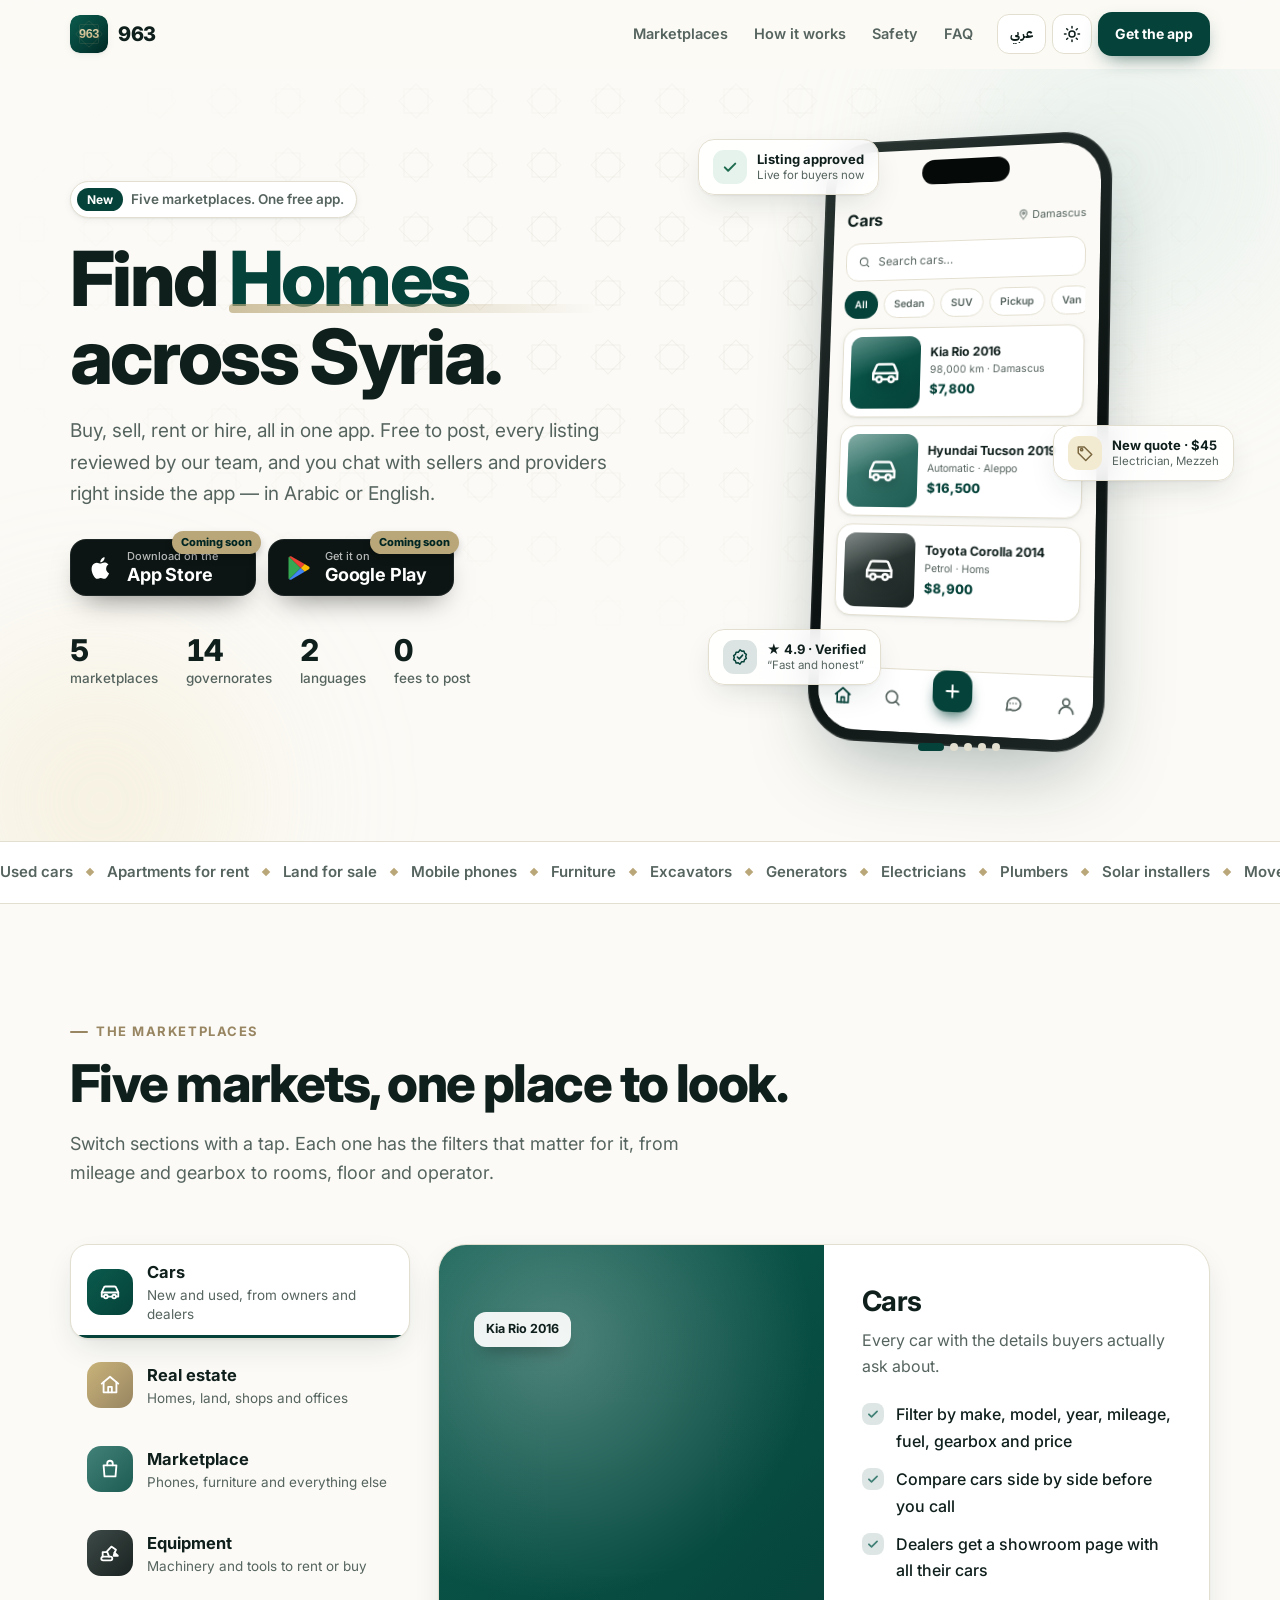
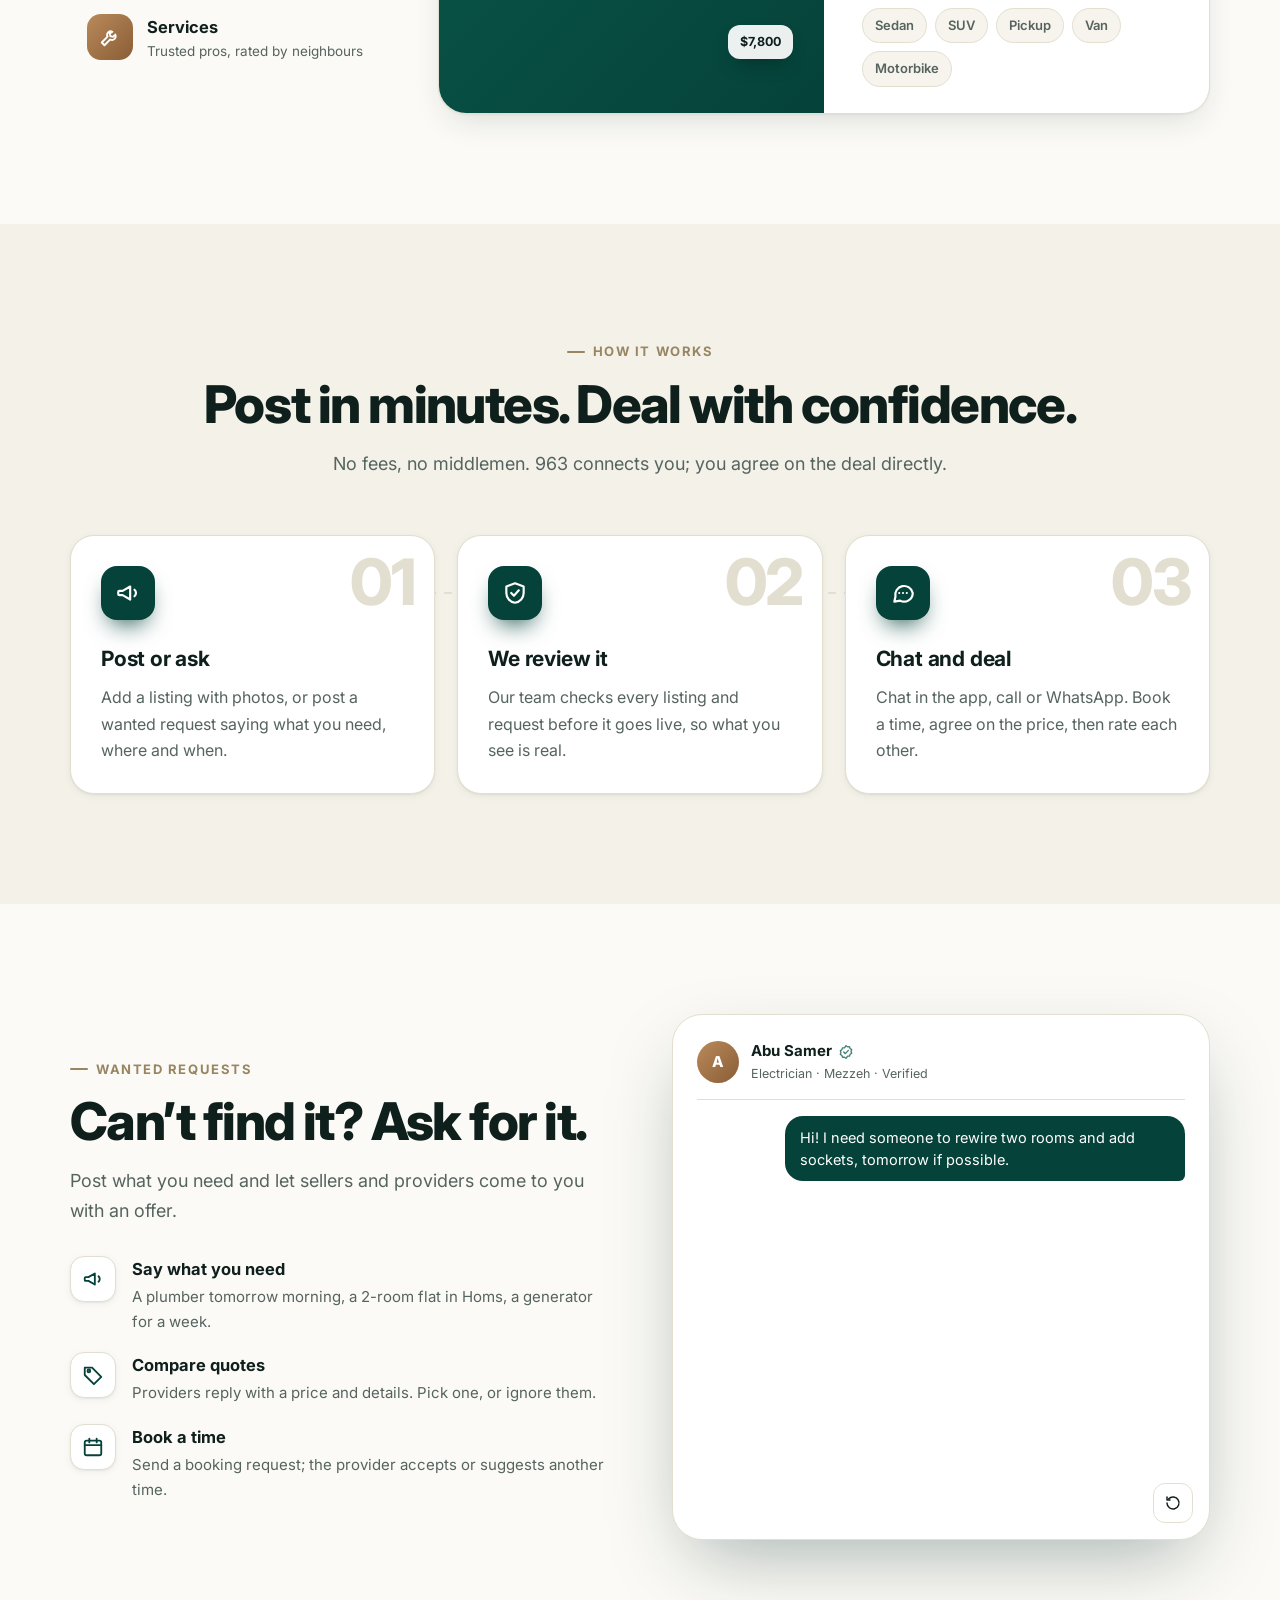
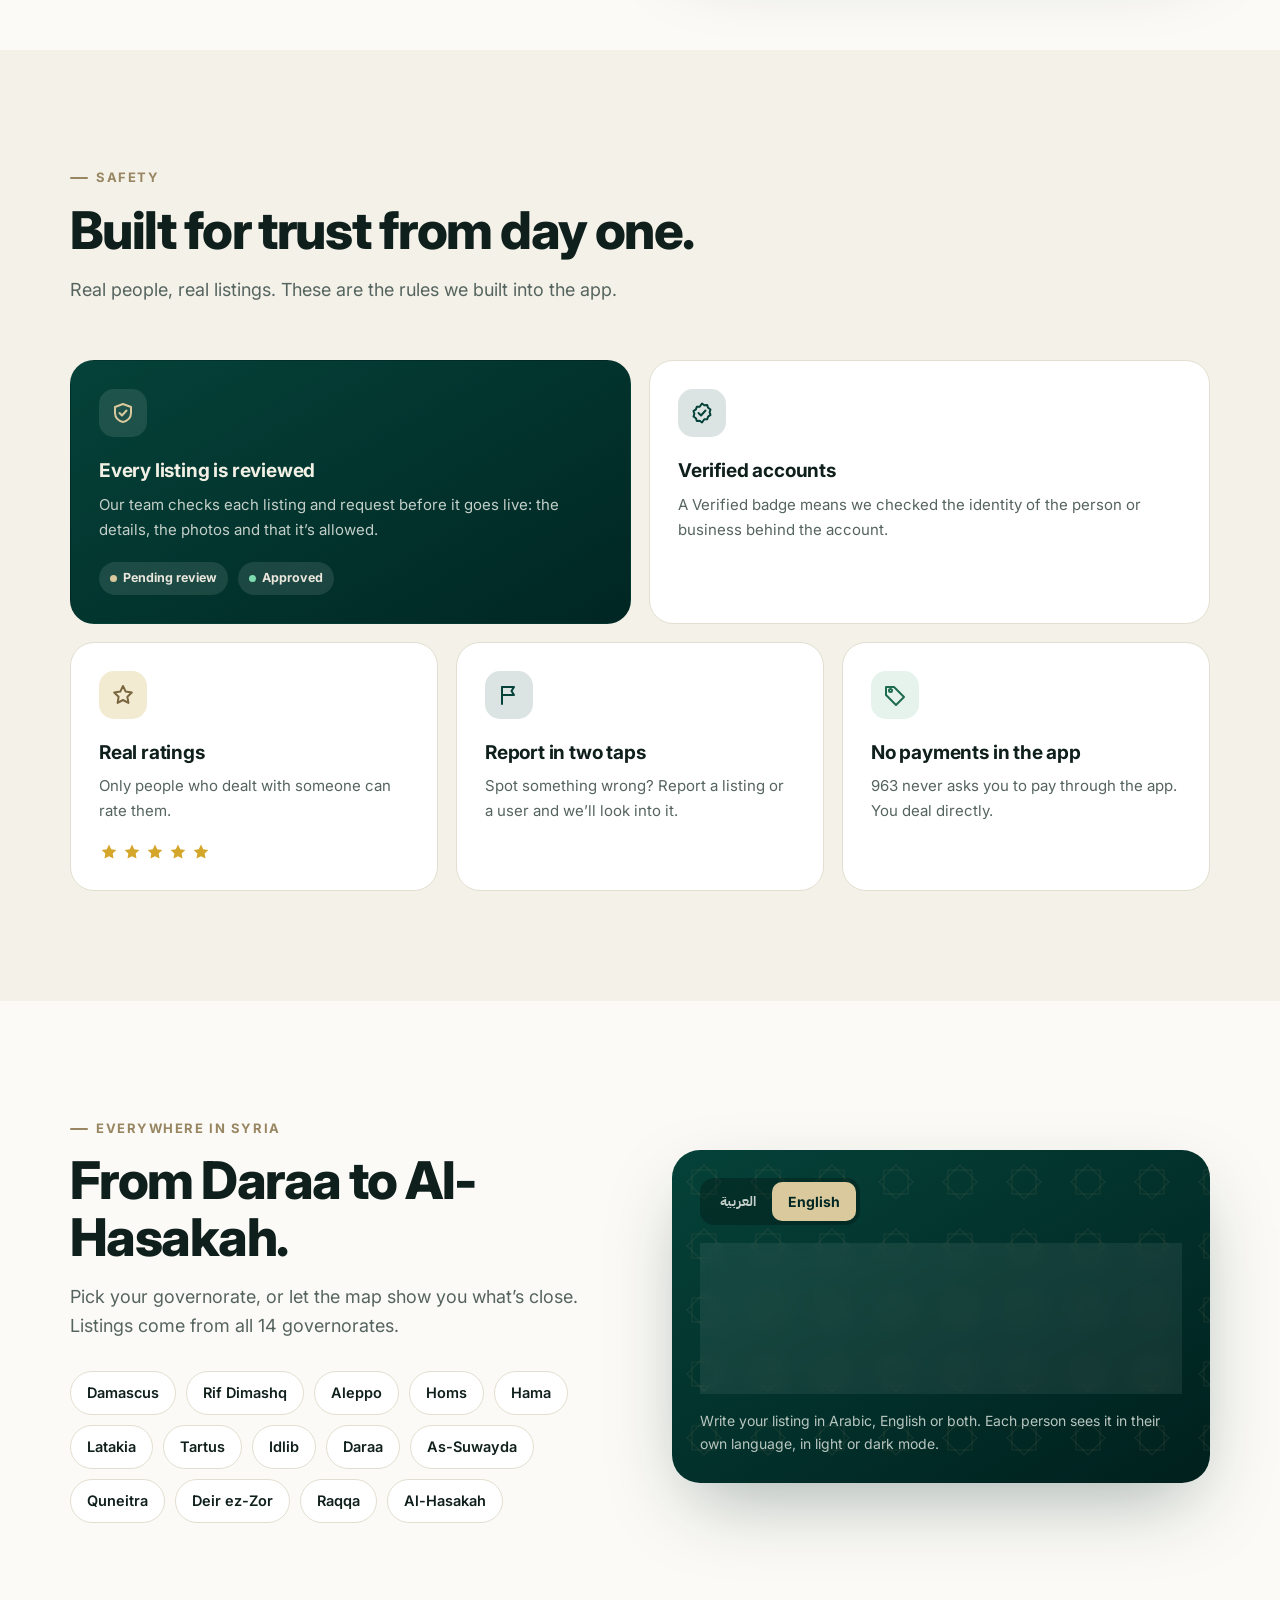
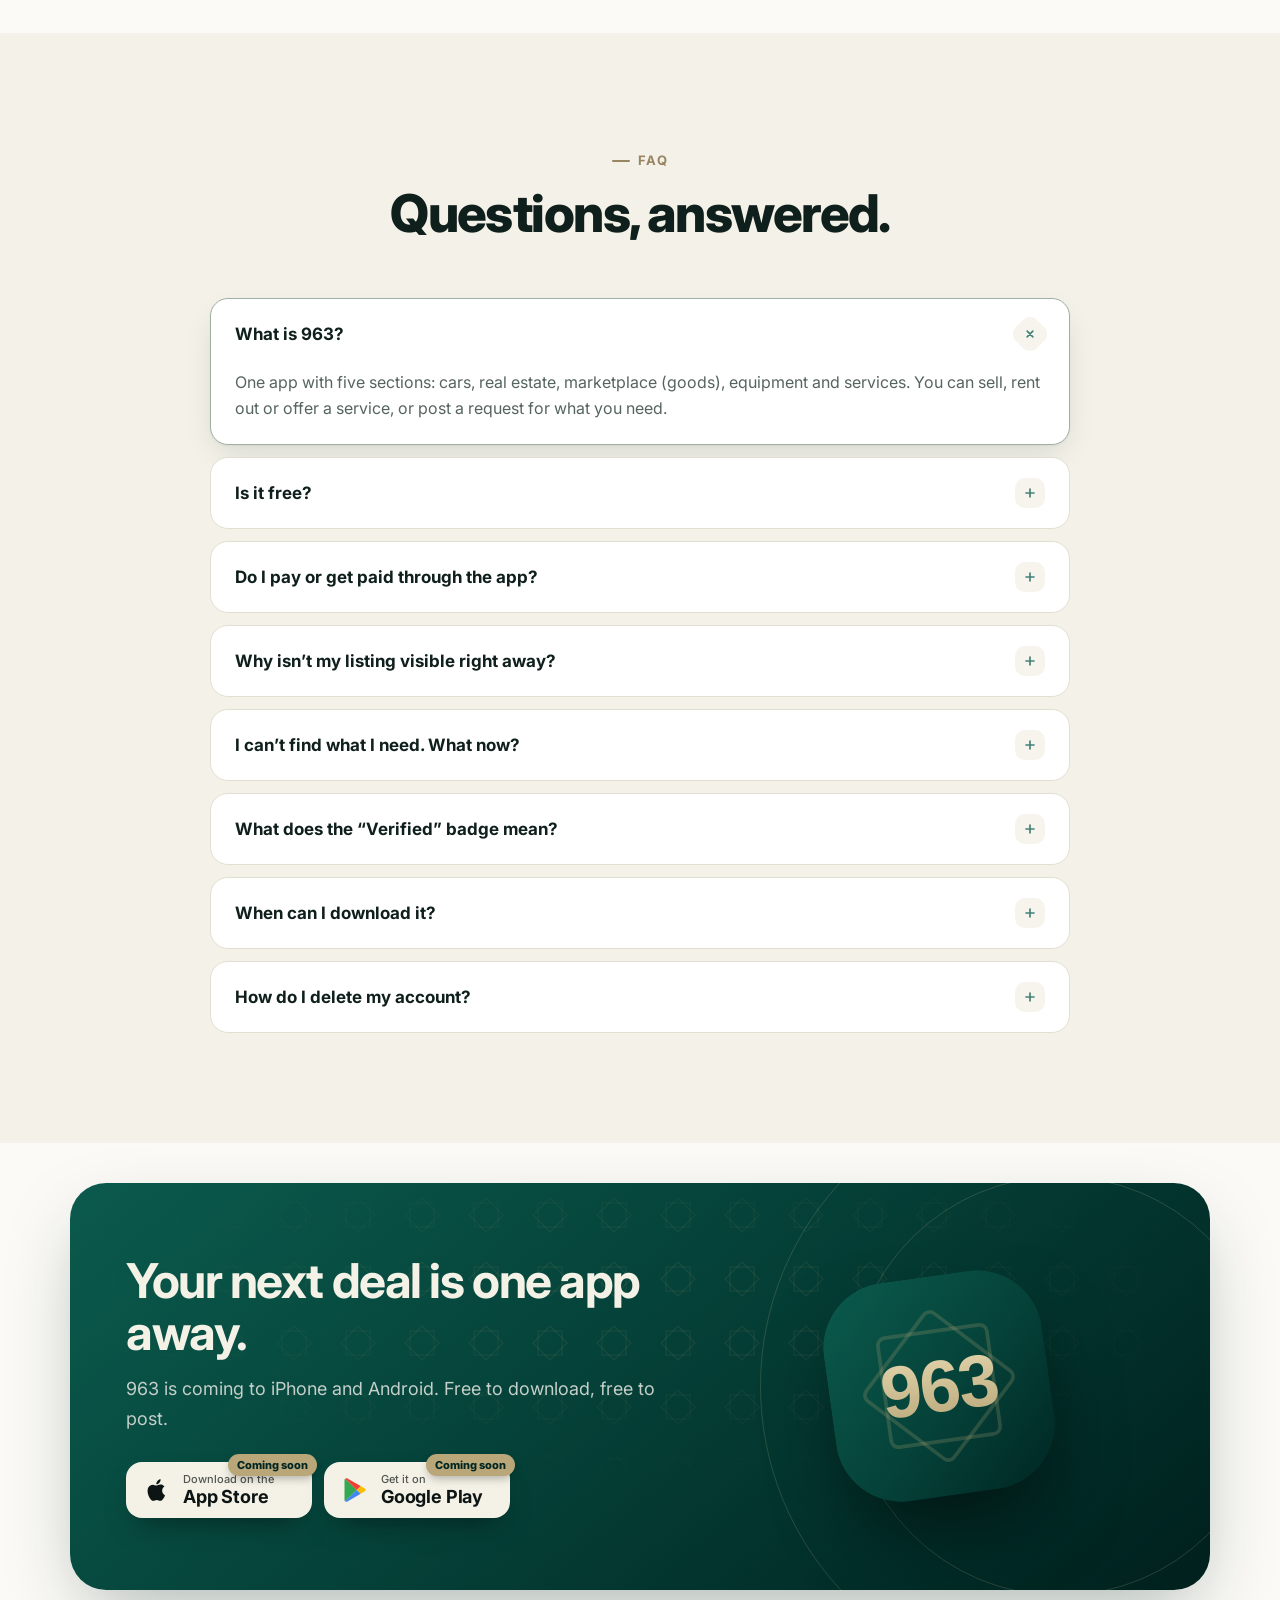
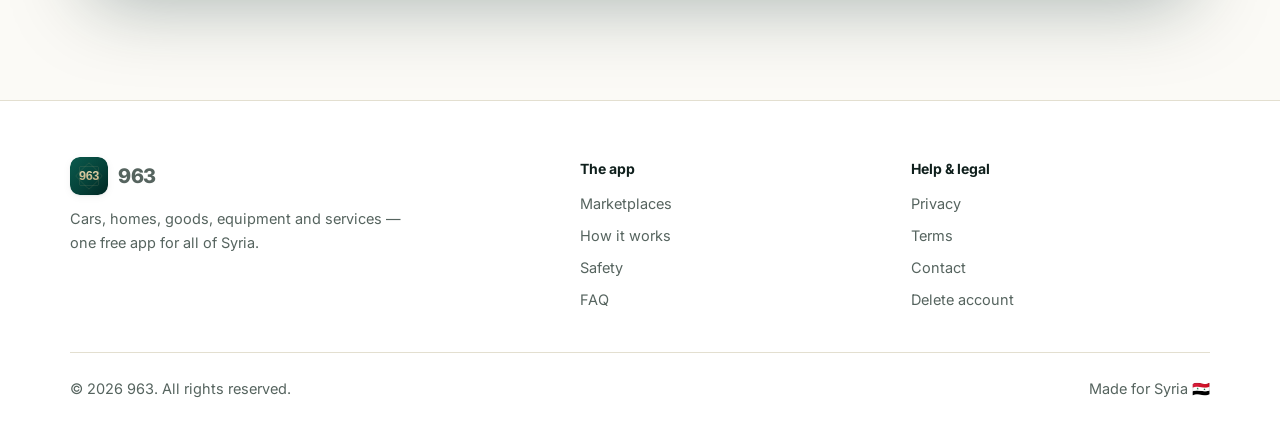
==== index.html @ 6aeb6a32 "963-app.com: bilingual marketing site, legal pages, shared listing links Co-Authored-By: Claude Opus" ====
<!doctype html>
<html lang="en" dir="ltr">
<head>
<meta charset="utf-8">
<meta name="viewport" content="width=device-width, initial-scale=1, viewport-fit=cover">
<title>963 — Cars, homes, goods, equipment and services in Syria</title>
<meta name="description" content="963 is one free app for cars, real estate, goods, equipment and services across Syria. Buy, sell, rent or hire, with every listing reviewed by our team.">
<meta name="theme-color" content="#fbfaf6">
<link rel="canonical" href="https://963-app.com/">
<link rel="alternate" hreflang="en" href="https://963-app.com/">
<link rel="alternate" hreflang="ar" href="https://963-app.com/ar/">
<link rel="alternate" hreflang="x-default" href="https://963-app.com/">
<meta property="og:type" content="website">
<meta property="og:site_name" content="963">
<meta property="og:title" content="963 — Cars, homes, goods, equipment and services in Syria">
<meta property="og:description" content="963 is one free app for cars, real estate, goods, equipment and services across Syria. Buy, sell, rent or hire, with every listing reviewed by our team.">
<meta property="og:url" content="https://963-app.com/">
<meta property="og:image" content="https://963-app.com/assets/og-image.png">
<meta property="og:locale" content="en_US">
<meta name="twitter:card" content="summary_large_image">
<link rel="icon" type="image/svg+xml" href="assets/logo.svg">
<link rel="icon" type="image/png" sizes="192x192" href="assets/icon-192.png">
<link rel="apple-touch-icon" href="assets/apple-touch-icon.png">
<link rel="preconnect" href="https://fonts.googleapis.com">
<link rel="preconnect" href="https://fonts.gstatic.com" crossorigin>
<link href="https://fonts.googleapis.com/css2?family=IBM+Plex+Sans+Arabic:wght@400;500;600;700&family=Inter:wght@400;500;600;700;800&display=swap" rel="stylesheet">
<link rel="stylesheet" href="assets/site.css?v=25a30630">
<script>(function(){var d=document.documentElement;d.classList.add("no-js");var t=null;try{t=localStorage.getItem("963-theme")}catch(e){}if(!t)t=matchMedia("(prefers-color-scheme: dark)").matches?"dark":"light";d.setAttribute("data-theme",t)})();</script>
</head>
<body>
<a class="sr" href="#main">Skip to content</a>
<header class="site-header">
  <div class="wrap">
    <a class="brand" href="./" aria-label="963 — Home"><img src="assets/logo.svg" alt="" width="38" height="38"><bdi>963</bdi></a>
    <nav class="nav" id="site-nav" aria-label="Main"><a href="#marketplaces">Marketplaces</a><a href="#how">How it works</a><a href="#safety">Safety</a><a href="#faq">FAQ</a></nav>
    <div class="tools">
      <a class="icon-btn lang-btn" href="ar/" hreflang="ar" lang="ar" data-lang="ar">عربي</a>
      <button class="icon-btn theme-btn" type="button" aria-label="Switch light or dark theme" title="Switch light or dark theme"><svg class="sun" viewBox="0 0 24 24" fill="none" stroke="currentColor" stroke-width="2" stroke-linecap="round" stroke-linejoin="round" aria-hidden="true"><circle cx="12" cy="12" r="4"/><path d="M12 2v2M12 20v2M4.9 4.9l1.4 1.4M17.7 17.7l1.4 1.4M2 12h2M20 12h2M4.9 19.1l1.4-1.4M17.7 6.3l1.4-1.4"/></svg><svg class="moon" viewBox="0 0 24 24" fill="none" stroke="currentColor" stroke-width="2" stroke-linecap="round" stroke-linejoin="round" aria-hidden="true"><path d="M20 14.5A8 8 0 1 1 9.5 4a6.5 6.5 0 0 0 10.5 10.5z"/></svg></button>
      <a class="btn btn-primary header-cta" href="#get">Get the app</a>
      <button class="icon-btn menu-btn" type="button" aria-label="Menu" aria-controls="site-nav" aria-expanded="false"><svg class="bars" viewBox="0 0 24 24" fill="none" stroke="currentColor" stroke-width="2" stroke-linecap="round" stroke-linejoin="round" aria-hidden="true"><path d="M4 7h16M4 12h16M4 17h16"/></svg><svg class="x" viewBox="0 0 24 24" fill="none" stroke="currentColor" stroke-width="2" stroke-linecap="round" stroke-linejoin="round" aria-hidden="true"><path d="M6 6l12 12M18 6 6 18"/></svg></button>
    </div>
  </div>
</header>
<div id="main"></div>
<section class="hero">
  <div class="hero-bg" aria-hidden="true"><div class="blob b1"></div><div class="blob b2"></div><div class="pattern"></div></div>
  <div class="wrap">
    <div class="hero-copy">
      <span class="eyebrow reveal"><b>New</b>Five marketplaces. One free app.</span>
      <h1 class="reveal" style="--d:.08s"><span class="line">Find <span class="rotator" aria-hidden="true"><span class="on">Cars</span><span>Homes</span><span>Goods</span><span>Equipment</span><span>Services</span></span></span><span class="line">across Syria.</span><span class="sr">Find cars, homes, goods, equipment and services across Syria.</span></h1>
      <p class="sub reveal" style="--d:.16s">Buy, sell, rent or hire, all in one app. Free to post, every listing reviewed by our team, and you chat with sellers and providers right inside the app — in Arabic or English.</p>
      <div class="reveal" style="--d:.24s"><div class="stores "><span role="img" aria-label="Download on the App Store — Coming soon" class="store"><svg viewBox="0 0 24 24" fill="currentColor" aria-hidden="true"><path d="M16.4 12.6c0-2.3 1.9-3.4 2-3.5-1.1-1.6-2.8-1.8-3.4-1.8-1.4-.1-2.8.9-3.5.9-.7 0-1.8-.8-3-.8-1.5 0-3 .9-3.8 2.3-1.6 2.8-.4 7 1.2 9.3.8 1.1 1.7 2.4 2.9 2.3 1.2 0 1.6-.7 3-.7s1.8.7 3 .7c1.3 0 2.1-1.1 2.8-2.3.9-1.3 1.3-2.6 1.3-2.6s-2.5-1-2.5-3.8zM14.1 5.8c.6-.8 1.1-1.9 1-3-.9 0-2.1.6-2.7 1.4-.6.7-1.1 1.8-1 2.9 1 .1 2.1-.5 2.7-1.3z"/></svg><span dir="ltr"><small>Download on the</small><strong>App Store</strong></span><span class="soon">Coming soon</span></span><span role="img" aria-label="Get it on Google Play — Coming soon" class="store"><svg viewBox="0 0 24 24" aria-hidden="true"><path fill="#34A853" d="M3.6 2.3 13.4 12 3.6 21.7a1 1 0 0 1-.6-.9V3.2c0-.4.2-.7.6-.9z"/><path fill="#FBBC04" d="m16.8 8.6 3.6 2.1c.9.5.9 1.8 0 2.4l-3.6 2.1-3.4-3.2z"/><path fill="#4285F4" d="M3.6 21.7 13.4 12l3.4 3.2L5.2 22c-.6.3-1.2.2-1.6-.3z"/><path fill="#EA4335" d="M3.6 2.3c.4-.5 1-.6 1.6-.3l11.6 6.6-3.4 3.4z"/></svg><span dir="ltr"><small>Get it on</small><strong>Google Play</strong></span><span class="soon">Coming soon</span></span></div></div>
      <div class="hero-facts reveal" style="--d:.32s"><div><strong class="num" data-count="5">5</strong><span>marketplaces</span></div><div><strong class="num" data-count="14">14</strong><span>governorates</span></div><div><strong class="num" data-count="2">2</strong><span>languages</span></div><div><strong class="num" data-count="0">0</strong><span>fees to post</span></div></div>
    </div>
    <div class="stage reveal" style="--d:.2s">
      <div class="phone"><div class="screen"><div class="app-screen on" aria-hidden="false"><div class="app-top"><b>Cars</b><span class="loc"><svg class="" viewBox="0 0 24 24" fill="none" stroke="currentColor" stroke-width="2" stroke-linecap="round" stroke-linejoin="round" aria-hidden="true"><path d="M12 21s-7-6.1-7-11.5a7 7 0 0 1 14 0C19 14.9 12 21 12 21z"/><circle cx="12" cy="9.5" r="2.5"/></svg>Damascus</span></div><div class="app-search"><svg class="" viewBox="0 0 24 24" fill="none" stroke="currentColor" stroke-width="2" stroke-linecap="round" stroke-linejoin="round" aria-hidden="true"><circle cx="11" cy="11" r="7"/><path d="M20 20l-3.5-3.5"/></svg>Search cars…</div><div class="app-chips"><span>All</span><span>Sedan</span><span>SUV</span><span>Pickup</span><span>Van</span></div><div class="app-card"><div class="thumb g1"><svg class="" viewBox="0 0 24 24" fill="none" stroke="currentColor" stroke-width="1.8" stroke-linecap="round" stroke-linejoin="round" aria-hidden="true"><path d="M5 17H3v-4.5l2.2-5.1A2 2 0 0 1 7 6h10a2 2 0 0 1 1.8 1.4l2.2 5.1V17h-2"/><path d="M3 12.5h18M9.5 17h5"/><circle cx="7.5" cy="17" r="2"/><circle cx="16.5" cy="17" r="2"/></svg></div><div class="info"><span class="t">Kia Rio 2016</span><span class="m">98,000 km · Damascus</span><span class="p"><bdi>$7,800</bdi></span></div></div><div class="app-card"><div class="thumb g3"><svg class="" viewBox="0 0 24 24" fill="none" stroke="currentColor" stroke-width="1.8" stroke-linecap="round" stroke-linejoin="round" aria-hidden="true"><path d="M5 17H3v-4.5l2.2-5.1A2 2 0 0 1 7 6h10a2 2 0 0 1 1.8 1.4l2.2 5.1V17h-2"/><path d="M3 12.5h18M9.5 17h5"/><circle cx="7.5" cy="17" r="2"/><circle cx="16.5" cy="17" r="2"/></svg></div><div class="info"><span class="t">Hyundai Tucson 2019</span><span class="m">Automatic · Aleppo</span><span class="p"><bdi>$16,500</bdi></span></div></div><div class="app-card"><div class="thumb g4"><svg class="" viewBox="0 0 24 24" fill="none" stroke="currentColor" stroke-width="1.8" stroke-linecap="round" stroke-linejoin="round" aria-hidden="true"><path d="M5 17H3v-4.5l2.2-5.1A2 2 0 0 1 7 6h10a2 2 0 0 1 1.8 1.4l2.2 5.1V17h-2"/><path d="M3 12.5h18M9.5 17h5"/><circle cx="7.5" cy="17" r="2"/><circle cx="16.5" cy="17" r="2"/></svg></div><div class="info"><span class="t">Toyota Corolla 2014</span><span class="m">Petrol · Homs</span><span class="p"><bdi>$8,900</bdi></span></div></div></div><div class="app-screen" aria-hidden="true"><div class="app-top"><b>Real estate</b><span class="loc"><svg class="" viewBox="0 0 24 24" fill="none" stroke="currentColor" stroke-width="2" stroke-linecap="round" stroke-linejoin="round" aria-hidden="true"><path d="M12 21s-7-6.1-7-11.5a7 7 0 0 1 14 0C19 14.9 12 21 12 21z"/><circle cx="12" cy="9.5" r="2.5"/></svg>Damascus</span></div><div class="app-search"><svg class="" viewBox="0 0 24 24" fill="none" stroke="currentColor" stroke-width="2" stroke-linecap="round" stroke-linejoin="round" aria-hidden="true"><circle cx="11" cy="11" r="7"/><path d="M20 20l-3.5-3.5"/></svg>Search homes…</div><div class="app-chips"><span>For sale</span><span>For rent</span><span>Land</span><span>Shops</span></div><div class="app-card"><div class="thumb g2"><svg class="" viewBox="0 0 24 24" fill="none" stroke="currentColor" stroke-width="1.8" stroke-linecap="round" stroke-linejoin="round" aria-hidden="true"><path d="M3 10.5 12 3l9 7.5"/><path d="M5 9v11h14V9"/><path d="M10 20v-6h4v6"/></svg></div><div class="info"><span class="t">3-room apartment</span><span class="m">140 m² · Mezzeh</span><span class="p"><bdi>$85,000</bdi></span></div></div><div class="app-card"><div class="thumb g6"><svg class="" viewBox="0 0 24 24" fill="none" stroke="currentColor" stroke-width="1.8" stroke-linecap="round" stroke-linejoin="round" aria-hidden="true"><path d="M3 10.5 12 3l9 7.5"/><path d="M5 9v11h14V9"/><path d="M10 20v-6h4v6"/></svg></div><div class="info"><span class="t">Shop for rent</span><span class="m">45 m² · Latakia</span><span class="p"><bdi>$300/mo</bdi></span></div></div><div class="app-card"><div class="thumb g3"><svg class="" viewBox="0 0 24 24" fill="none" stroke="currentColor" stroke-width="1.8" stroke-linecap="round" stroke-linejoin="round" aria-hidden="true"><path d="M12 21s-7-6.1-7-11.5a7 7 0 0 1 14 0C19 14.9 12 21 12 21z"/><circle cx="12" cy="9.5" r="2.5"/></svg></div><div class="info"><span class="t">Building plot</span><span class="m">600 m² · Tartus</span><span class="p"><bdi>$42,000</bdi></span></div></div></div><div class="app-screen" aria-hidden="true"><div class="app-top"><b>Marketplace</b><span class="loc"><svg class="" viewBox="0 0 24 24" fill="none" stroke="currentColor" stroke-width="2" stroke-linecap="round" stroke-linejoin="round" aria-hidden="true"><path d="M12 21s-7-6.1-7-11.5a7 7 0 0 1 14 0C19 14.9 12 21 12 21z"/><circle cx="12" cy="9.5" r="2.5"/></svg>Damascus</span></div><div class="app-search"><svg class="" viewBox="0 0 24 24" fill="none" stroke="currentColor" stroke-width="2" stroke-linecap="round" stroke-linejoin="round" aria-hidden="true"><circle cx="11" cy="11" r="7"/><path d="M20 20l-3.5-3.5"/></svg>Search goods…</div><div class="app-chips"><span>All</span><span>Phones</span><span>Furniture</span><span>Appliances</span></div><div class="app-card"><div class="thumb g3"><svg class="" viewBox="0 0 24 24" fill="none" stroke="currentColor" stroke-width="1.8" stroke-linecap="round" stroke-linejoin="round" aria-hidden="true"><path d="M5 8h14l-1 12H6L5 8z"/><path d="M9 8V6a3 3 0 0 1 6 0v2"/></svg></div><div class="info"><span class="t">iPhone 13, 128 GB</span><span class="m">Like new · Damascus</span><span class="p"><bdi>$420</bdi></span></div></div><div class="app-card"><div class="thumb g5"><svg class="" viewBox="0 0 24 24" fill="none" stroke="currentColor" stroke-width="1.8" stroke-linecap="round" stroke-linejoin="round" aria-hidden="true"><path d="M3 10.5 12 3l9 7.5"/><path d="M5 9v11h14V9"/><path d="M10 20v-6h4v6"/></svg></div><div class="info"><span class="t">Corner sofa, 7 seats</span><span class="m">Used · Aleppo</span><span class="p"><bdi>$260</bdi></span></div></div><div class="app-card"><div class="thumb g6"><svg class="" viewBox="0 0 24 24" fill="none" stroke="currentColor" stroke-width="1.8" stroke-linecap="round" stroke-linejoin="round" aria-hidden="true"><rect x="4" y="4" width="7" height="7" rx="2"/><rect x="13" y="4" width="7" height="7" rx="2"/><rect x="4" y="13" width="7" height="7" rx="2"/><rect x="13" y="13" width="7" height="7" rx="2"/></svg></div><div class="info"><span class="t">LG washing machine</span><span class="m">8 kg · Hama</span><span class="p"><bdi>$180</bdi></span></div></div></div><div class="app-screen" aria-hidden="true"><div class="app-top"><b>Equipment</b><span class="loc"><svg class="" viewBox="0 0 24 24" fill="none" stroke="currentColor" stroke-width="2" stroke-linecap="round" stroke-linejoin="round" aria-hidden="true"><path d="M12 21s-7-6.1-7-11.5a7 7 0 0 1 14 0C19 14.9 12 21 12 21z"/><circle cx="12" cy="9.5" r="2.5"/></svg>Damascus</span></div><div class="app-search"><svg class="" viewBox="0 0 24 24" fill="none" stroke="currentColor" stroke-width="2" stroke-linecap="round" stroke-linejoin="round" aria-hidden="true"><circle cx="11" cy="11" r="7"/><path d="M20 20l-3.5-3.5"/></svg>Search equipment…</div><div class="app-chips"><span>Rent</span><span>Sale</span><span>With operator</span></div><div class="app-card"><div class="thumb g4"><svg class="" viewBox="0 0 24 24" fill="none" stroke="currentColor" stroke-width="1.8" stroke-linecap="round" stroke-linejoin="round" aria-hidden="true"><path d="M2.5 18a2 2 0 0 1 2-2h8a2 2 0 0 1 0 4h-8a2 2 0 0 1-2-2z"/><path d="M4 16v-5h5l2 5"/><path d="M8 11l5.5-6 5 3.5-1.5 3"/><path d="M17 11.5l3.5 3.5h-4.5z"/></svg></div><div class="info"><span class="t">Excavator CAT 320</span><span class="m">With operator · Homs</span><span class="p"><bdi>$180/day</bdi></span></div></div><div class="app-card"><div class="thumb g1"><svg class="" viewBox="0 0 24 24" fill="none" stroke="currentColor" stroke-width="1.8" stroke-linecap="round" stroke-linejoin="round" aria-hidden="true"><path d="M4 6h10M18 6h2M4 12h4M12 12h8M4 18h12M20 18h0"/><circle cx="16" cy="6" r="2"/><circle cx="10" cy="12" r="2"/><circle cx="18" cy="18" r="2"/></svg></div><div class="info"><span class="t">Generator 100 kVA</span><span class="m">Diesel · Damascus</span><span class="p"><bdi>$350/wk</bdi></span></div></div><div class="app-card"><div class="thumb g2"><svg class="" viewBox="0 0 24 24" fill="none" stroke="currentColor" stroke-width="1.8" stroke-linecap="round" stroke-linejoin="round" aria-hidden="true"><path d="M2.5 18a2 2 0 0 1 2-2h8a2 2 0 0 1 0 4h-8a2 2 0 0 1-2-2z"/><path d="M4 16v-5h5l2 5"/><path d="M8 11l5.5-6 5 3.5-1.5 3"/><path d="M17 11.5l3.5 3.5h-4.5z"/></svg></div><div class="info"><span class="t">Crane truck 25 t</span><span class="m">Per job · Aleppo</span><span class="p"><bdi>Ask</bdi></span></div></div></div><div class="app-screen" aria-hidden="true"><div class="app-top"><b>Services</b><span class="loc"><svg class="" viewBox="0 0 24 24" fill="none" stroke="currentColor" stroke-width="2" stroke-linecap="round" stroke-linejoin="round" aria-hidden="true"><path d="M12 21s-7-6.1-7-11.5a7 7 0 0 1 14 0C19 14.9 12 21 12 21z"/><circle cx="12" cy="9.5" r="2.5"/></svg>Damascus</span></div><div class="app-search"><svg class="" viewBox="0 0 24 24" fill="none" stroke="currentColor" stroke-width="2" stroke-linecap="round" stroke-linejoin="round" aria-hidden="true"><circle cx="11" cy="11" r="7"/><path d="M20 20l-3.5-3.5"/></svg>Find a pro…</div><div class="app-chips"><span>Electric</span><span>Plumbing</span><span>Solar</span><span>Movers</span></div><div class="app-card"><div class="thumb g5"><svg class="" viewBox="0 0 24 24" fill="none" stroke="currentColor" stroke-width="1.8" stroke-linecap="round" stroke-linejoin="round" aria-hidden="true"><path d="M14.7 6.3a4 4 0 0 0-5.4 5.4L3 18l3 3 6.3-6.3a4 4 0 0 0 5.4-5.4l-2.5 2.5-2.8-.7-.7-2.8z"/></svg></div><div class="info"><span class="t">Abu Samer — Electrician</span><span class="m">★ 4.9 · 120 jobs</span><span class="p"><bdi>Quote</bdi></span></div></div><div class="app-card"><div class="thumb g2"><svg class="" viewBox="0 0 24 24" fill="none" stroke="currentColor" stroke-width="1.8" stroke-linecap="round" stroke-linejoin="round" aria-hidden="true"><circle cx="12" cy="12" r="4"/><path d="M12 2v2M12 20v2M4.9 4.9l1.4 1.4M17.7 17.7l1.4 1.4M2 12h2M20 12h2M4.9 19.1l1.4-1.4M17.7 6.3l1.4-1.4"/></svg></div><div class="info"><span class="t">Solar installation</span><span class="m">Panels & batteries · Daraa</span><span class="p"><bdi>Quote</bdi></span></div></div><div class="app-card"><div class="thumb g1"><svg class="" viewBox="0 0 24 24" fill="none" stroke="currentColor" stroke-width="1.8" stroke-linecap="round" stroke-linejoin="round" aria-hidden="true"><path d="M5 17H3v-4.5l2.2-5.1A2 2 0 0 1 7 6h10a2 2 0 0 1 1.8 1.4l2.2 5.1V17h-2"/><path d="M3 12.5h18M9.5 17h5"/><circle cx="7.5" cy="17" r="2"/><circle cx="16.5" cy="17" r="2"/></svg></div><div class="info"><span class="t">Damascus Movers</span><span class="m">Truck + 3 workers</span><span class="p"><bdi>$60</bdi></span></div></div></div><div class="app-tabs"><i class="on"><svg class="" viewBox="0 0 24 24" fill="none" stroke="currentColor" stroke-width="2" stroke-linecap="round" stroke-linejoin="round" aria-hidden="true"><path d="M3 10.5 12 3l9 7.5"/><path d="M5 9v11h14V9"/><path d="M10 20v-6h4v6"/></svg></i><i><svg class="" viewBox="0 0 24 24" fill="none" stroke="currentColor" stroke-width="2" stroke-linecap="round" stroke-linejoin="round" aria-hidden="true"><circle cx="11" cy="11" r="7"/><path d="M20 20l-3.5-3.5"/></svg></i><i class="fab"><svg class="" viewBox="0 0 24 24" fill="none" stroke="currentColor" stroke-width="2.4" stroke-linecap="round" stroke-linejoin="round" aria-hidden="true"><path d="M12 5v14M5 12h14"/></svg></i><i><svg class="" viewBox="0 0 24 24" fill="none" stroke="currentColor" stroke-width="2" stroke-linecap="round" stroke-linejoin="round" aria-hidden="true"><path d="M21 12a8 8 0 0 1-11.6 7.1L4 20l1-4.6A8 8 0 1 1 21 12z"/><path d="M8.5 12h.01M12 12h.01M15.5 12h.01"/></svg></i><i><svg class="" viewBox="0 0 24 24" fill="none" stroke="currentColor" stroke-width="2" stroke-linecap="round" stroke-linejoin="round" aria-hidden="true"><circle cx="12" cy="8" r="4"/><path d="M4 21a8 8 0 0 1 16 0"/></svg></i></div></div></div>
      <div class="float f1"><span class="ic ic-ok"><svg class="" viewBox="0 0 24 24" fill="none" stroke="currentColor" stroke-width="2.6" stroke-linecap="round" stroke-linejoin="round" aria-hidden="true"><path d="M5 12.5l4.5 4.5L19 7.5"/></svg></span><span><b>Listing approved</b><small>Live for buyers now</small></span></div>
      <div class="float f2"><span class="ic ic-gold"><svg class="" viewBox="0 0 24 24" fill="none" stroke="currentColor" stroke-width="2" stroke-linecap="round" stroke-linejoin="round" aria-hidden="true"><path d="M3 12V4h8l10 10-8 8z"/><circle cx="7.5" cy="7.5" r="1.5"/></svg></span><span><b>New quote · $45</b><small>Electrician, Mezzeh</small></span></div>
      <div class="float f3"><span class="ic ic-pri"><svg class="" viewBox="0 0 24 24" fill="none" stroke="currentColor" stroke-width="2" stroke-linecap="round" stroke-linejoin="round" aria-hidden="true"><path d="M12 2.5l2.3 1.7 2.9-.1.9 2.7 2.4 1.7-.9 2.7.9 2.7-2.4 1.7-.9 2.7-2.9-.1L12 21.5l-2.3-1.7-2.9.1-.9-2.7-2.4-1.7.9-2.7-.9-2.7 2.4-1.7.9-2.7 2.9.1z"/><path d="M8.5 12l2.5 2.5 4.5-5"/></svg></span><span><b>★ 4.9 · Verified</b><small>“Fast and honest”</small></span></div>
      <div class="stage-dots"><button type="button" aria-label="Cars" class="on"></button><button type="button" aria-label="Real estate"></button><button type="button" aria-label="Marketplace"></button><button type="button" aria-label="Equipment"></button><button type="button" aria-label="Services"></button></div>
    </div>
  </div>
</section>

<div class="marquee" aria-hidden="true"><div class="marquee-track"><span>Used cars</span><span>Apartments for rent</span><span>Land for sale</span><span>Mobile phones</span><span>Furniture</span><span>Excavators</span><span>Generators</span><span>Electricians</span><span>Plumbers</span><span>Solar installers</span><span>Movers</span><span>Shops & offices</span><span>Home appliances</span><span>Cranes & trucks</span><span>Painters</span><span>AC repair</span><span>Used cars</span><span>Apartments for rent</span><span>Land for sale</span><span>Mobile phones</span><span>Furniture</span><span>Excavators</span><span>Generators</span><span>Electricians</span><span>Plumbers</span><span>Solar installers</span><span>Movers</span><span>Shops & offices</span><span>Home appliances</span><span>Cranes & trucks</span><span>Painters</span><span>AC repair</span></div></div>

<section class="section" id="marketplaces">
  <div class="wrap">
    <div class="head reveal"><div class="kicker">The marketplaces</div><h2 class="h2">Five markets, one place to look.</h2><p class="lede">Switch sections with a tap. Each one has the filters that matter for it, from mileage and gearbox to rooms, floor and operator.</p></div>
    <div class="explorer reveal">
      <div class="tablist" role="tablist" aria-label="The marketplaces"><button class="tab" role="tab" id="tab-cars" aria-controls="panel-cars" aria-selected="true" tabindex="0"><span class="ti g1"><svg class="" viewBox="0 0 24 24" fill="none" stroke="currentColor" stroke-width="2" stroke-linecap="round" stroke-linejoin="round" aria-hidden="true"><path d="M5 17H3v-4.5l2.2-5.1A2 2 0 0 1 7 6h10a2 2 0 0 1 1.8 1.4l2.2 5.1V17h-2"/><path d="M3 12.5h18M9.5 17h5"/><circle cx="7.5" cy="17" r="2"/><circle cx="16.5" cy="17" r="2"/></svg></span><span><b>Cars</b><small>New and used, from owners and dealers</small></span><span class="bar"></span></button><button class="tab" role="tab" id="tab-homes" aria-controls="panel-homes" aria-selected="false" tabindex="-1"><span class="ti g2"><svg class="" viewBox="0 0 24 24" fill="none" stroke="currentColor" stroke-width="2" stroke-linecap="round" stroke-linejoin="round" aria-hidden="true"><path d="M3 10.5 12 3l9 7.5"/><path d="M5 9v11h14V9"/><path d="M10 20v-6h4v6"/></svg></span><span><b>Real estate</b><small>Homes, land, shops and offices</small></span><span class="bar"></span></button><button class="tab" role="tab" id="tab-goods" aria-controls="panel-goods" aria-selected="false" tabindex="-1"><span class="ti g3"><svg class="" viewBox="0 0 24 24" fill="none" stroke="currentColor" stroke-width="2" stroke-linecap="round" stroke-linejoin="round" aria-hidden="true"><path d="M5 8h14l-1 12H6L5 8z"/><path d="M9 8V6a3 3 0 0 1 6 0v2"/></svg></span><span><b>Marketplace</b><small>Phones, furniture and everything else</small></span><span class="bar"></span></button><button class="tab" role="tab" id="tab-equipment" aria-controls="panel-equipment" aria-selected="false" tabindex="-1"><span class="ti g4"><svg class="" viewBox="0 0 24 24" fill="none" stroke="currentColor" stroke-width="2" stroke-linecap="round" stroke-linejoin="round" aria-hidden="true"><path d="M2.5 18a2 2 0 0 1 2-2h8a2 2 0 0 1 0 4h-8a2 2 0 0 1-2-2z"/><path d="M4 16v-5h5l2 5"/><path d="M8 11l5.5-6 5 3.5-1.5 3"/><path d="M17 11.5l3.5 3.5h-4.5z"/></svg></span><span><b>Equipment</b><small>Machinery and tools to rent or buy</small></span><span class="bar"></span></button><button class="tab" role="tab" id="tab-services" aria-controls="panel-services" aria-selected="false" tabindex="-1"><span class="ti g5"><svg class="" viewBox="0 0 24 24" fill="none" stroke="currentColor" stroke-width="2" stroke-linecap="round" stroke-linejoin="round" aria-hidden="true"><path d="M14.7 6.3a4 4 0 0 0-5.4 5.4L3 18l3 3 6.3-6.3a4 4 0 0 0 5.4-5.4l-2.5 2.5-2.8-.7-.7-2.8z"/></svg></span><span><b>Services</b><small>Trusted pros, rated by neighbours</small></span><span class="bar"></span></button></div>
      <div class="panels"><div class="panel on" role="tabpanel" id="panel-cars" aria-labelledby="tab-cars"><div class="art g1"><div class="big"><svg class="" viewBox="0 0 24 24" fill="none" stroke="currentColor" stroke-width="1.6" stroke-linecap="round" stroke-linejoin="round" aria-hidden="true"><path d="M5 17H3v-4.5l2.2-5.1A2 2 0 0 1 7 6h10a2 2 0 0 1 1.8 1.4l2.2 5.1V17h-2"/><path d="M3 12.5h18M9.5 17h5"/><circle cx="7.5" cy="17" r="2"/><circle cx="16.5" cy="17" r="2"/></svg></div><span class="chip c1">Kia Rio 2016</span><span class="chip c2"><bdi>$7,800</bdi></span></div><div class="body"><h3>Cars</h3><p>Every car with the details buyers actually ask about.</p><ul class="ticks"><li>Filter by make, model, year, mileage, fuel, gearbox and price</li><li>Compare cars side by side before you call</li><li>Dealers get a showroom page with all their cars</li></ul><div class="tags"><span>Sedan</span><span>SUV</span><span>Pickup</span><span>Van</span><span>Motorbike</span></div></div></div><div class="panel" role="tabpanel" id="panel-homes" aria-labelledby="tab-homes"><div class="art g2"><div class="big"><svg class="" viewBox="0 0 24 24" fill="none" stroke="currentColor" stroke-width="1.6" stroke-linecap="round" stroke-linejoin="round" aria-hidden="true"><path d="M3 10.5 12 3l9 7.5"/><path d="M5 9v11h14V9"/><path d="M10 20v-6h4v6"/></svg></div><span class="chip c1">140 m² · Mezzeh</span><span class="chip c2"><bdi>$85,000</bdi></span></div><div class="body"><h3>Real estate</h3><p>Buy or rent a place, and see exactly where it is.</p><ul class="ticks"><li>Apartments, houses, land, shops and offices for sale or rent</li><li>Rooms, area, floor and furnishing at a glance</li><li>Browse on the map and see what is near you</li></ul><div class="tags"><span>Apartment</span><span>Villa</span><span>Land</span><span>Shop</span><span>Office</span></div></div></div><div class="panel" role="tabpanel" id="panel-goods" aria-labelledby="tab-goods"><div class="art g3"><div class="big"><svg class="" viewBox="0 0 24 24" fill="none" stroke="currentColor" stroke-width="1.6" stroke-linecap="round" stroke-linejoin="round" aria-hidden="true"><path d="M5 8h14l-1 12H6L5 8z"/><path d="M9 8V6a3 3 0 0 1 6 0v2"/></svg></div><span class="chip c1">iPhone 13</span><span class="chip c2"><bdi>$420</bdi></span></div><div class="body"><h3>Marketplace</h3><p>Give the things you don’t use a second home.</p><ul class="ticks"><li>Phones, electronics, furniture, appliances, clothes and kids’ items</li><li>New or used, with photos and a clear price</li><li>Save searches and get notified when something new appears</li></ul><div class="tags"><span>Phones</span><span>Electronics</span><span>Furniture</span><span>Appliances</span><span>Kids</span></div></div></div><div class="panel" role="tabpanel" id="panel-equipment" aria-labelledby="tab-equipment"><div class="art g4"><div class="big"><svg class="" viewBox="0 0 24 24" fill="none" stroke="currentColor" stroke-width="1.6" stroke-linecap="round" stroke-linejoin="round" aria-hidden="true"><path d="M2.5 18a2 2 0 0 1 2-2h8a2 2 0 0 1 0 4h-8a2 2 0 0 1-2-2z"/><path d="M4 16v-5h5l2 5"/><path d="M8 11l5.5-6 5 3.5-1.5 3"/><path d="M17 11.5l3.5 3.5h-4.5z"/></svg></div><span class="chip c1">CAT 320</span><span class="chip c2"><bdi>$180/day</bdi></span></div><div class="body"><h3>Equipment</h3><p>Heavy machinery for the job, with or without an operator.</p><ul class="ticks"><li>Excavators, loaders, cranes, trucks, generators and tools</li><li>Rent per hour, day, week, month or job</li><li>Send a booking request for the dates you need</li></ul><div class="tags"><span>Excavator</span><span>Loader</span><span>Crane</span><span>Generator</span><span>Truck</span></div></div></div><div class="panel" role="tabpanel" id="panel-services" aria-labelledby="tab-services"><div class="art g5"><div class="big"><svg class="" viewBox="0 0 24 24" fill="none" stroke="currentColor" stroke-width="1.6" stroke-linecap="round" stroke-linejoin="round" aria-hidden="true"><path d="M14.7 6.3a4 4 0 0 0-5.4 5.4L3 18l3 3 6.3-6.3a4 4 0 0 0 5.4-5.4l-2.5 2.5-2.8-.7-.7-2.8z"/></svg></div><span class="chip c1">★ 4.9</span><span class="chip c2"><bdi>120 jobs</bdi></span></div><div class="body"><h3>Services</h3><p>Post the job once, get quotes from providers near you.</p><ul class="ticks"><li>Plumbing, electrical, carpentry, painting, cleaning, AC repair, movers, solar</li><li>Provider profiles with work photos, areas covered and ratings</li><li>Book a date and time, then rate the job when it’s done</li></ul><div class="tags"><span>Electrician</span><span>Plumber</span><span>Solar</span><span>Movers</span><span>Cleaning</span></div></div></div></div>
    </div>
  </div>
</section>

<section class="section alt" id="how">
  <div class="wrap">
    <div class="head center reveal"><div class="kicker">How it works</div><h2 class="h2">Post in minutes. Deal with confidence.</h2><p class="lede">No fees, no middlemen. 963 connects you; you agree on the deal directly.</p></div>
    <div class="steps-grid"><div class="connector" aria-hidden="true"></div><div class="step reveal" style="--d:0.00s"><div class="si"><svg class="" viewBox="0 0 24 24" fill="none" stroke="currentColor" stroke-width="2" stroke-linecap="round" stroke-linejoin="round" aria-hidden="true"><path d="M3 11v2a1 1 0 0 0 1 1h3l7 4V6l-7 4H4a1 1 0 0 0-1 1z"/><path d="M18 9a4 4 0 0 1 0 6"/></svg></div><h3>Post or ask</h3><p>Add a listing with photos, or post a wanted request saying what you need, where and when.</p></div><div class="step reveal" style="--d:0.12s"><div class="si"><svg class="" viewBox="0 0 24 24" fill="none" stroke="currentColor" stroke-width="2" stroke-linecap="round" stroke-linejoin="round" aria-hidden="true"><path d="M12 3l8 3v6c0 4.5-3.4 8.3-8 9-4.6-.7-8-4.5-8-9V6z"/><path d="M8.5 12l2.5 2.5 4.5-5"/></svg></div><h3>We review it</h3><p>Our team checks every listing and request before it goes live, so what you see is real.</p></div><div class="step reveal" style="--d:0.24s"><div class="si"><svg class="" viewBox="0 0 24 24" fill="none" stroke="currentColor" stroke-width="2" stroke-linecap="round" stroke-linejoin="round" aria-hidden="true"><path d="M21 12a8 8 0 0 1-11.6 7.1L4 20l1-4.6A8 8 0 1 1 21 12z"/><path d="M8.5 12h.01M12 12h.01M15.5 12h.01"/></svg></div><h3>Chat and deal</h3><p>Chat in the app, call or WhatsApp. Book a time, agree on the price, then rate each other.</p></div></div>
  </div>
</section>

<section class="section" id="requests">
  <div class="wrap split">
    <div>
      <div class="reveal"><div class="kicker">Wanted requests</div><h2 class="h2">Can’t find it? Ask for it.</h2><p class="lede">Post what you need and let sellers and providers come to you with an offer.</p></div>
      <div class="feature-list"><div class="fl reveal" style="--d:0.00s"><div class="fi"><svg class="" viewBox="0 0 24 24" fill="none" stroke="currentColor" stroke-width="2" stroke-linecap="round" stroke-linejoin="round" aria-hidden="true"><path d="M3 11v2a1 1 0 0 0 1 1h3l7 4V6l-7 4H4a1 1 0 0 0-1 1z"/><path d="M18 9a4 4 0 0 1 0 6"/></svg></div><div><b>Say what you need</b><p>A plumber tomorrow morning, a 2-room flat in Homs, a generator for a week.</p></div></div><div class="fl reveal" style="--d:0.10s"><div class="fi"><svg class="" viewBox="0 0 24 24" fill="none" stroke="currentColor" stroke-width="2" stroke-linecap="round" stroke-linejoin="round" aria-hidden="true"><path d="M3 12V4h8l10 10-8 8z"/><circle cx="7.5" cy="7.5" r="1.5"/></svg></div><div><b>Compare quotes</b><p>Providers reply with a price and details. Pick one, or ignore them.</p></div></div><div class="fl reveal" style="--d:0.20s"><div class="fi"><svg class="" viewBox="0 0 24 24" fill="none" stroke="currentColor" stroke-width="2" stroke-linecap="round" stroke-linejoin="round" aria-hidden="true"><rect x="3" y="5" width="18" height="16" rx="2"/><path d="M3 10h18M8 3v4M16 3v4"/></svg></div><div><b>Book a time</b><p>Send a booking request; the provider accepts or suggests another time.</p></div></div></div>
    </div>
    <div class="chat reveal" aria-label="Can’t find it? Ask for it."><div class="chat-head"><div class="avatar g5">A</div><div><b>Abu Samer <svg class="" viewBox="0 0 24 24" fill="none" stroke="currentColor" stroke-width="2" stroke-linecap="round" stroke-linejoin="round" aria-hidden="true"><path d="M12 2.5l2.3 1.7 2.9-.1.9 2.7 2.4 1.7-.9 2.7.9 2.7-2.4 1.7-.9 2.7-2.9-.1L12 21.5l-2.3-1.7-2.9.1-.9-2.7-2.4-1.7.9-2.7-.9-2.7 2.4-1.7.9-2.7 2.9.1z"/><path d="M8.5 12l2.5 2.5 4.5-5"/></svg></b><small>Electrician · Mezzeh · Verified</small></div></div><div class="msg me" data-step="1">Hi! I need someone to rewire two rooms and add sockets, tomorrow if possible.</div><div class="msg them" data-step="2">Hello! I can come tomorrow at 10. Is it an apartment?</div><div class="msg me" data-step="3">Yes, third floor in Mezzeh 86.</div><div class="quote-card" data-step="4"><div class="qh"><span>Quote</span><span>Valid 3 days</span></div><div class="qp num"><bdi>$45</bdi></div><div class="qd">Rewire 2 rooms + 4 new sockets, materials included</div><div class="qa"><span>Accept</span><span>Chat</span></div></div><div class="typing" aria-hidden="true"><i></i><i></i><i></i></div><button class="icon-btn replay" type="button" aria-label="Replay" title="Replay"><svg class="" viewBox="0 0 24 24" fill="none" stroke="currentColor" stroke-width="2" stroke-linecap="round" stroke-linejoin="round" aria-hidden="true"><path d="M4 12a8 8 0 1 0 2.3-5.7"/><path d="M4 4v4h4"/></svg></button></div>
  </div>
</section>

<section class="section alt" id="safety">
  <div class="wrap">
    <div class="head reveal"><div class="kicker">Safety</div><h2 class="h2">Built for trust from day one.</h2><p class="lede">Real people, real listings. These are the rules we built into the app.</p></div>
    <div class="bento"><div class="tile t-a dark reveal" style="--d:0.00s"><div class="ti2 "><svg class="" viewBox="0 0 24 24" fill="none" stroke="currentColor" stroke-width="2" stroke-linecap="round" stroke-linejoin="round" aria-hidden="true"><path d="M12 3l8 3v6c0 4.5-3.4 8.3-8 9-4.6-.7-8-4.5-8-9V6z"/><path d="M8.5 12l2.5 2.5 4.5-5"/></svg></div><h3>Every listing is reviewed</h3><p>Our team checks each listing and request before it goes live: the details, the photos and that it’s allowed.</p><div class="review-strip"><span class="status-pill "><i></i>Pending review</span><span class="status-pill ok"><i></i>Approved</span></div></div><div class="tile t-b reveal" style="--d:0.10s"><div class="ti2 ic-pri"><svg class="" viewBox="0 0 24 24" fill="none" stroke="currentColor" stroke-width="2" stroke-linecap="round" stroke-linejoin="round" aria-hidden="true"><path d="M12 2.5l2.3 1.7 2.9-.1.9 2.7 2.4 1.7-.9 2.7.9 2.7-2.4 1.7-.9 2.7-2.9-.1L12 21.5l-2.3-1.7-2.9.1-.9-2.7-2.4-1.7.9-2.7-.9-2.7 2.4-1.7.9-2.7 2.9.1z"/><path d="M8.5 12l2.5 2.5 4.5-5"/></svg></div><h3>Verified accounts</h3><p>A Verified badge means we checked the identity of the person or business behind the account.</p></div><div class="tile t-c reveal" style="--d:0.20s"><div class="ti2 ic-gold"><svg class="" viewBox="0 0 24 24" fill="none" stroke="currentColor" stroke-width="2" stroke-linecap="round" stroke-linejoin="round" aria-hidden="true"><path d="M12 3l2.7 5.6 6.1.9-4.4 4.3 1 6.1L12 17l-5.4 2.9 1-6.1-4.4-4.3 6.1-.9z"/></svg></div><h3>Real ratings</h3><p>Only people who dealt with someone can rate them.</p><div class="stars"><svg viewBox="0 0 24 24" fill="currentColor" aria-hidden="true"><path d="M12 3l2.7 5.6 6.1.9-4.4 4.3 1 6.1L12 17l-5.4 2.9 1-6.1-4.4-4.3 6.1-.9z"/></svg><svg viewBox="0 0 24 24" fill="currentColor" aria-hidden="true"><path d="M12 3l2.7 5.6 6.1.9-4.4 4.3 1 6.1L12 17l-5.4 2.9 1-6.1-4.4-4.3 6.1-.9z"/></svg><svg viewBox="0 0 24 24" fill="currentColor" aria-hidden="true"><path d="M12 3l2.7 5.6 6.1.9-4.4 4.3 1 6.1L12 17l-5.4 2.9 1-6.1-4.4-4.3 6.1-.9z"/></svg><svg viewBox="0 0 24 24" fill="currentColor" aria-hidden="true"><path d="M12 3l2.7 5.6 6.1.9-4.4 4.3 1 6.1L12 17l-5.4 2.9 1-6.1-4.4-4.3 6.1-.9z"/></svg><svg viewBox="0 0 24 24" fill="currentColor" aria-hidden="true"><path d="M12 3l2.7 5.6 6.1.9-4.4 4.3 1 6.1L12 17l-5.4 2.9 1-6.1-4.4-4.3 6.1-.9z"/></svg></div></div><div class="tile t-d reveal" style="--d:0.00s"><div class="ti2 ic-pri"><svg class="" viewBox="0 0 24 24" fill="none" stroke="currentColor" stroke-width="2" stroke-linecap="round" stroke-linejoin="round" aria-hidden="true"><path d="M5 21V4"/><path d="M5 4h12l-2.5 4L17 12H5"/></svg></div><h3>Report in two taps</h3><p>Spot something wrong? Report a listing or a user and we’ll look into it.</p></div><div class="tile t-e reveal" style="--d:0.10s"><div class="ti2 ic-ok"><svg class="" viewBox="0 0 24 24" fill="none" stroke="currentColor" stroke-width="2" stroke-linecap="round" stroke-linejoin="round" aria-hidden="true"><path d="M3 12V4h8l10 10-8 8z"/><circle cx="7.5" cy="7.5" r="1.5"/></svg></div><h3>No payments in the app</h3><p>963 never asks you to pay through the app. You deal directly.</p></div></div>
  </div>
</section>

<section class="section" id="everywhere">
  <div class="wrap split">
    <div class="reveal">
      <div class="kicker">Everywhere in Syria</div><h2 class="h2">From Daraa to Al-Hasakah.</h2><p class="lede">Pick your governorate, or let the map show you what’s close. Listings come from all 14 governorates.</p>
      <div class="govs"><span>Damascus</span><span>Rif Dimashq</span><span>Aleppo</span><span>Homs</span><span>Hama</span><span>Latakia</span><span>Tartus</span><span>Idlib</span><span>Daraa</span><span>As-Suwayda</span><span>Quneitra</span><span>Deir ez-Zor</span><span>Raqqa</span><span>Al-Hasakah</span></div>
    </div>
    <div class="lang-demo reveal">
      <div class="pattern" aria-hidden="true"></div>
      <div class="ld-switch" role="group" aria-label="Language"><button type="button" data-l="ar" lang="ar" aria-pressed="false">العربية</button><button type="button" data-l="en" lang="en" aria-pressed="true">English</button></div>
      <div class="ld-card" lang="en" dir="ltr"><div class="ld-top"><div class="thumb g4"><svg class="" viewBox="0 0 24 24" fill="none" stroke="currentColor" stroke-width="1.8" stroke-linecap="round" stroke-linejoin="round" aria-hidden="true"><path d="M5 17H3v-4.5l2.2-5.1A2 2 0 0 1 7 6h10a2 2 0 0 1 1.8 1.4l2.2 5.1V17h-2"/><path d="M3 12.5h18M9.5 17h5"/><circle cx="7.5" cy="17" r="2"/><circle cx="16.5" cy="17" r="2"/></svg></div><div><b data-en="Toyota Corolla 2014" data-ar="تويوتا كورولا 2014">Toyota Corolla 2014</b><small data-en="Petrol · Automatic · Homs" data-ar="بنزين · أوتوماتيك · حمص">Petrol · Automatic · Homs</small></div></div><div class="ld-price num" data-en="$8,900" data-ar="8,900 $">$8,900</div></div>
      <p class="ld-note">Write your listing in Arabic, English or both. Each person sees it in their own language, in light or dark mode.</p>
    </div>
  </div>
</section>

<section class="section alt" id="faq">
  <div class="wrap">
    <div class="head center reveal"><div class="kicker">FAQ</div><h2 class="h2">Questions, answered.</h2></div>
    <div class="faq"><details class="reveal" open><summary>What is 963?</summary><div class="ans"><p>One app with five sections: cars, real estate, marketplace (goods), equipment and services. You can sell, rent out or offer a service, or post a request for what you need.</p></div></details><details class="reveal"><summary>Is it free?</summary><div class="ans"><p>Yes. Posting listings and requests and chatting in the app are completely free.</p></div></details><details class="reveal"><summary>Do I pay or get paid through the app?</summary><div class="ans"><p>No. 963 takes no payments and has no in-app payment. You agree on the deal and pay each other directly. Don’t send a deposit to someone you don’t know before you have seen the item or checked the provider.</p></div></details><details class="reveal"><summary>Why isn’t my listing visible right away?</summary><div class="ans"><p>Our team reviews every listing and request before it goes live, to check the details and photos and that it is allowed. You’ll get a notification once it’s approved or if it needs changes.</p></div></details><details class="reveal"><summary>I can’t find what I need. What now?</summary><div class="ans"><p>Post a request from the Requests tab: say what you need, where and when. Sellers and providers see it and can send you a quote or contact you.</p></div></details><details class="reveal"><summary>What does the “Verified” badge mean?</summary><div class="ans"><p>Our team has checked the identity of the account owner or their business. It is not a guarantee of what they offer. Ratings are written by users who dealt with them.</p></div></details><details class="reveal"><summary>When can I download it?</summary><div class="ans"><p>963 is launching soon on the App Store and Google Play. This page will link to both as soon as it’s live.</p></div></details><details class="reveal"><summary>How do I delete my account?</summary><div class="ans"><p>In the app: Profile → Settings → Delete account. You can also ask from our <a href="delete-account.html">account deletion page</a>.</p></div></details></div>
  </div>
</section>

<section class="cta" id="get">
  <div class="wrap">
    <div class="cta-box reveal">
      <div class="pattern" aria-hidden="true"></div><div class="cta-ring" aria-hidden="true"></div><div class="cta-ring r2" aria-hidden="true"></div>
      <div><h2>Your next deal is one app away.</h2><p>963 is coming to iPhone and Android. Free to download, free to post.</p><div class="stores "><span role="img" aria-label="Download on the App Store — Coming soon" class="store"><svg viewBox="0 0 24 24" fill="currentColor" aria-hidden="true"><path d="M16.4 12.6c0-2.3 1.9-3.4 2-3.5-1.1-1.6-2.8-1.8-3.4-1.8-1.4-.1-2.8.9-3.5.9-.7 0-1.8-.8-3-.8-1.5 0-3 .9-3.8 2.3-1.6 2.8-.4 7 1.2 9.3.8 1.1 1.7 2.4 2.9 2.3 1.2 0 1.6-.7 3-.7s1.8.7 3 .7c1.3 0 2.1-1.1 2.8-2.3.9-1.3 1.3-2.6 1.3-2.6s-2.5-1-2.5-3.8zM14.1 5.8c.6-.8 1.1-1.9 1-3-.9 0-2.1.6-2.7 1.4-.6.7-1.1 1.8-1 2.9 1 .1 2.1-.5 2.7-1.3z"/></svg><span dir="ltr"><small>Download on the</small><strong>App Store</strong></span><span class="soon">Coming soon</span></span><span role="img" aria-label="Get it on Google Play — Coming soon" class="store"><svg viewBox="0 0 24 24" aria-hidden="true"><path fill="#34A853" d="M3.6 2.3 13.4 12 3.6 21.7a1 1 0 0 1-.6-.9V3.2c0-.4.2-.7.6-.9z"/><path fill="#FBBC04" d="m16.8 8.6 3.6 2.1c.9.5.9 1.8 0 2.4l-3.6 2.1-3.4-3.2z"/><path fill="#4285F4" d="M3.6 21.7 13.4 12l3.4 3.2L5.2 22c-.6.3-1.2.2-1.6-.3z"/><path fill="#EA4335" d="M3.6 2.3c.4-.5 1-.6 1.6-.3l11.6 6.6-3.4 3.4z"/></svg><span dir="ltr"><small>Get it on</small><strong>Google Play</strong></span><span class="soon">Coming soon</span></span></div></div>
      <div class="cta-logo"><img src="assets/logo.svg" alt="963" width="220" height="220"></div>
    </div>
  </div>
</section>

<footer class="site-footer">
  <div class="wrap">
    <div class="foot-grid">
      <div>
        <a class="brand" href="./"><img src="assets/logo.svg" alt="" width="38" height="38"><bdi>963</bdi></a>
        <p>Cars, homes, goods, equipment and services — one free app for all of Syria.</p>
      </div>
      <div><h4>The app</h4><nav><a href="./#marketplaces">Marketplaces</a><a href="./#how">How it works</a><a href="./#safety">Safety</a><a href="./#faq">FAQ</a></nav></div>
      <div><h4>Help & legal</h4><nav><a href="privacy.html">Privacy</a><a href="terms.html">Terms</a><a href="contact.html">Contact</a><a href="delete-account.html">Delete account</a></nav></div>
    </div>
    <div class="foot-bottom"><span>© <span data-year>2026</span> 963. All rights reserved.</span><span>Made for Syria 🇸🇾</span></div>
  </div>
</footer>
<script src="assets/site.js?v=fbd23eac" defer></script>
</body>
</html>
---- assets/site.css ----
/* 963 — 963-app.com
   Forest & Golden Wheat palette, matching the app (lib/app/theme.dart). */
:root {
  --forest-950: #00201d;
  --forest-900: #002623;
  --forest-700: #054239;
  --forest-500: #428177;
  --forest-300: #7db8ad;
  --wheat-50: #f6f3e9;
  --wheat-100: #edebe0;
  --wheat-300: #d9c99c;
  --wheat-500: #b9a779;
  --wheat-700: #988561;

  --bg: #fbfaf6;
  --bg-2: #f3f1e8;
  --surface: #ffffff;
  --surface-2: #f6f4ec;
  --text: #0f1f1c;
  --muted: #56645f;
  --border: #e3dfd0;
  --primary: var(--forest-700);
  --on-primary: #ffffff;
  --accent: var(--wheat-700);
  --gold: var(--wheat-500);
  --danger: #b3261e;
  --danger-bg: #fbeceb;
  --ok: #1e6b4f;
  --ok-bg: #e5f3ec;
  --ring: rgba(5, 66, 57, .18);
  --shadow-sm: 0 1px 2px rgba(0, 38, 35, .06), 0 2px 8px rgba(0, 38, 35, .05);
  --shadow: 0 1px 2px rgba(0, 38, 35, .05), 0 12px 32px -8px rgba(0, 38, 35, .14);
  --shadow-lg: 0 30px 80px -20px rgba(0, 38, 35, .35);
  --radius: 18px;
  --ease: cubic-bezier(.22, 1, .36, 1);
  --font: "Inter", "IBM Plex Sans Arabic", system-ui, -apple-system, "Segoe UI", Roboto, sans-serif;
  color-scheme: light;
}
:root[data-theme="dark"] {
  --bg: #071110;
  --bg-2: #0b1817;
  --surface: #0f1c1a;
  --surface-2: #142422;
  --text: #e9e6dc;
  --muted: #9aaba6;
  --border: #1f322f;
  --primary: var(--forest-300);
  --on-primary: #00201d;
  --accent: var(--wheat-300);
  --gold: var(--wheat-300);
  --danger: #f2b8b5;
  --danger-bg: #3a1a18;
  --ok: #9fd8bf;
  --ok-bg: #12302a;
  --ring: rgba(125, 184, 173, .25);
  --shadow-sm: none;
  --shadow: 0 1px 0 rgba(255, 255, 255, .03) inset, 0 16px 40px -12px rgba(0, 0, 0, .5);
  --shadow-lg: 0 30px 80px -20px rgba(0, 0, 0, .7);
  color-scheme: dark;
}

* { box-sizing: border-box; }
html { -webkit-text-size-adjust: 100%; scroll-behavior: smooth; scroll-padding-top: 84px; }
body {
  margin: 0; background: var(--bg); color: var(--text); font-family: var(--font);
  line-height: 1.65; font-size: 16px; -webkit-font-smoothing: antialiased; overflow-x: hidden;
  transition: background-color .3s var(--ease), color .3s var(--ease);
}
html[lang="ar"] body { --font: "IBM Plex Sans Arabic", "Inter", system-ui, sans-serif; line-height: 1.75; }
a { color: var(--primary); }
img, svg { max-width: 100%; display: block; }
::selection { background: var(--wheat-300); color: var(--forest-900); }
:focus-visible { outline: 3px solid var(--ring); outline-offset: 2px; border-radius: 6px; }
.wrap { max-width: 1180px; margin: 0 auto; padding: 0 20px; }
.narrow { max-width: 880px; }
.sr { position: absolute; width: 1px; height: 1px; overflow: hidden; clip: rect(0 0 0 0); white-space: nowrap; }
.num { font-feature-settings: "tnum"; }

/* ───────── Header ───────── */
.site-header {
  position: sticky; top: 0; z-index: 50;
  background: color-mix(in srgb, var(--bg) 72%, transparent);
  backdrop-filter: saturate(1.6) blur(16px); -webkit-backdrop-filter: saturate(1.6) blur(16px);
  border-bottom: 1px solid transparent; transition: border-color .3s, background-color .3s;
}
.site-header.scrolled { border-bottom-color: var(--border); }
.site-header .wrap { display: flex; align-items: center; gap: 12px; min-height: 68px; }
.brand { display: flex; align-items: center; gap: 10px; text-decoration: none; color: var(--text); font-weight: 800; font-size: 20px; letter-spacing: -.02em; }
.brand img { width: 38px; height: 38px; border-radius: 10px; box-shadow: var(--shadow-sm); }
.nav { display: flex; gap: 2px; margin-inline-start: auto; align-items: center; }
.nav a { text-decoration: none; color: var(--muted); padding: 8px 12px; border-radius: 10px; font-size: 14.5px; font-weight: 600; transition: color .2s, background-color .2s; }
.nav a:hover { color: var(--text); background: var(--surface-2); }
.nav a[aria-current="page"] { color: var(--primary); }
.tools { display: flex; gap: 6px; align-items: center; }
.icon-btn {
  width: 40px; height: 40px; display: grid; place-items: center; border-radius: 12px; border: 1px solid var(--border);
  background: var(--surface); color: var(--text); cursor: pointer; padding: 0; text-decoration: none; font-size: 13px; font-weight: 700;
  transition: border-color .2s, transform .2s var(--ease);
}
.icon-btn:hover { border-color: var(--primary); }
.icon-btn:active { transform: scale(.94); }
.icon-btn svg { width: 18px; height: 18px; }
.lang-btn { width: auto; padding: 0 12px; font-family: var(--font); }
.lang-btn[lang="ar"] { font-family: "IBM Plex Sans Arabic", sans-serif; }
.theme-btn .moon { display: none; }
:root[data-theme="dark"] .theme-btn .sun { display: none; }
:root[data-theme="dark"] .theme-btn .moon { display: block; }
.btn {
  display: inline-flex; align-items: center; justify-content: center; gap: 8px; text-decoration: none; cursor: pointer;
  font: inherit; font-weight: 700; font-size: 15px; border-radius: 14px; padding: 12px 20px; border: 1px solid transparent;
  transition: transform .25s var(--ease), box-shadow .25s var(--ease), background-color .2s;
}
.btn:active { transform: scale(.97); }
.btn-primary { background: var(--primary); color: var(--on-primary); box-shadow: 0 8px 20px -8px color-mix(in srgb, var(--primary) 70%, transparent); }
.btn-primary:hover { transform: translateY(-1px); box-shadow: 0 12px 26px -8px color-mix(in srgb, var(--primary) 80%, transparent); }
.btn-ghost { background: var(--surface); color: var(--text); border-color: var(--border); }
.btn-ghost:hover { border-color: var(--primary); }
.btn svg { width: 18px; height: 18px; }
.header-cta { padding: 9px 16px; font-size: 14px; }
.menu-btn { display: none; }
.menu-btn .x { display: none; }
.menu-open .menu-btn .x { display: block; }
.menu-open .menu-btn .bars { display: none; }

/* ───────── Hero ───────── */
.hero { position: relative; padding: 56px 0 96px; overflow: hidden; isolation: isolate; }
.hero-bg { position: absolute; inset: 0; z-index: -1; pointer-events: none; }
.hero-bg .blob { position: absolute; border-radius: 50%; filter: blur(70px); opacity: .55; }
.hero-bg .b1 { width: 560px; height: 560px; background: radial-gradient(circle, #cfe5e0, transparent 65%); top: -180px; inset-inline-end: -120px; animation: drift 18s ease-in-out infinite alternate; }
.hero-bg .b2 { width: 480px; height: 480px; background: radial-gradient(circle, #efe3bf, transparent 65%); bottom: -200px; inset-inline-start: -140px; animation: drift 22s ease-in-out infinite alternate-reverse; }
:root[data-theme="dark"] .hero-bg .b1 { background: radial-gradient(circle, #0d4a40, transparent 65%); opacity: .7; }
:root[data-theme="dark"] .hero-bg .b2 { background: radial-gradient(circle, #3b3320, transparent 65%); opacity: .6; }
.pattern {
  position: absolute; inset: 0; opacity: .5;
  background-image: url("data:image/svg+xml,%3Csvg xmlns='http://www.w3.org/2000/svg' width='64' height='64' viewBox='0 0 64 64'%3E%3Cg fill='none' stroke='%23988561' stroke-opacity='.16' stroke-width='1'%3E%3Crect x='20' y='20' width='24' height='24'/%3E%3Crect x='20' y='20' width='24' height='24' transform='rotate(45 32 32)'/%3E%3C/g%3E%3C/svg%3E");
  -webkit-mask-image: radial-gradient(ellipse 70% 60% at 50% 30%, #000 20%, transparent 75%);
          mask-image: radial-gradient(ellipse 70% 60% at 50% 30%, #000 20%, transparent 75%);
}
@keyframes drift { to { transform: translate3d(-40px, 50px, 0) scale(1.08); } }
.hero .wrap { display: grid; grid-template-columns: 1.08fr .92fr; gap: 48px; align-items: center; }
.eyebrow {
  display: inline-flex; align-items: center; gap: 8px; padding: 6px 12px 6px 6px; border-radius: 999px;
  background: var(--surface); border: 1px solid var(--border); font-size: 13.5px; font-weight: 600; color: var(--muted); box-shadow: var(--shadow-sm);
}
html[dir="rtl"] .eyebrow { padding: 6px 6px 6px 12px; }
.eyebrow b { background: var(--primary); color: var(--on-primary); border-radius: 999px; padding: 2px 10px; font-size: 12px; }
.hero h1 { font-size: clamp(40px, 6.4vw, 76px); line-height: 1.02; letter-spacing: -.035em; margin: 22px 0 20px; font-weight: 800; }
html[lang="ar"] .hero h1 { letter-spacing: 0; line-height: 1.2; font-weight: 700; }
.hero h1 .line { display: block; }
.rotator { display: inline-grid; vertical-align: top; color: var(--primary); position: relative; }
.rotator > span { grid-area: 1 / 1; opacity: 0; transform: translateY(.45em); filter: blur(6px); transition: opacity .55s var(--ease), transform .55s var(--ease), filter .55s var(--ease); white-space: nowrap; }
.rotator > span.on { opacity: 1; transform: none; filter: none; }
.rotator > span.out { opacity: 0; transform: translateY(-.45em); filter: blur(6px); }
.rotator::after { content: ""; position: absolute; inset-inline: 0; bottom: .06em; height: .12em; border-radius: 4px; background: linear-gradient(90deg, var(--wheat-500), transparent); opacity: .7; }
.hero .sub { font-size: clamp(17px, 1.6vw, 19px); color: var(--muted); max-width: 560px; margin: 0 0 30px; }
.stores { display: flex; gap: 12px; flex-wrap: wrap; }
.store {
  position: relative; display: inline-flex; align-items: center; gap: 12px; padding: 10px 20px 10px 16px; min-width: 186px;
  border-radius: 16px; background: #0c1513; color: #fff; text-decoration: none; border: 1px solid rgba(255,255,255,.08);
  transition: transform .3s var(--ease), box-shadow .3s var(--ease); box-shadow: 0 14px 30px -14px rgba(0,0,0,.55);
}
:root[data-theme="dark"] .store { background: #e9e6dc; color: #0c1513; }
.store:hover { transform: translateY(-2px); }
.store svg { width: 28px; height: 28px; flex: none; }
.store small { display: block; font-size: 11px; opacity: .7; font-weight: 500; line-height: 1.2; }
.store strong { display: block; font-size: 18px; line-height: 1.2; letter-spacing: -.01em; }
.store .soon {
  position: absolute; top: -9px; inset-inline-end: -6px; background: var(--wheat-500); color: var(--forest-900);
  font-size: 11px; font-weight: 800; padding: 2px 9px; border-radius: 999px; box-shadow: 0 4px 10px -2px rgba(0,0,0,.3);
}
.hero-facts { display: flex; gap: 28px; margin-top: 38px; flex-wrap: wrap; }
.hero-facts div { display: grid; }
.hero-facts strong { font-size: 30px; font-weight: 800; letter-spacing: -.02em; line-height: 1.1; color: var(--text); }
.hero-facts span { font-size: 13.5px; color: var(--muted); font-weight: 500; }

/* Phone */
.stage { position: relative; display: grid; place-items: center; perspective: 1400px; min-height: 620px; }
.phone {
  position: relative; width: 300px; height: 612px; border-radius: 50px; padding: 11px;
  background: linear-gradient(145deg, #2a3532, #0b1211 60%, #1d2725); box-shadow: var(--shadow-lg), inset 0 0 0 1.5px rgba(255,255,255,.08);
  transform: rotateY(var(--ry, -14deg)) rotateX(var(--rx, 6deg)); transform-style: preserve-3d; transition: transform .6s var(--ease);
}
html[dir="rtl"] .phone { --ry: 14deg; }
.phone::before { content: ""; position: absolute; top: 22px; left: 50%; width: 92px; height: 26px; translate: -50% 0; background: #050908; border-radius: 20px; z-index: 3; }
.screen { position: relative; height: 100%; border-radius: 40px; overflow: hidden; background: var(--bg); }
.app-screen { position: absolute; inset: 0; padding: 58px 14px 70px; opacity: 0; transform: scale(.98); transition: opacity .5s var(--ease), transform .5s var(--ease); }
.app-screen.on { opacity: 1; transform: none; }
.app-top { display: flex; align-items: center; justify-content: space-between; margin-bottom: 10px; }
.app-top b { font-size: 17px; letter-spacing: -.01em; }
.app-top .loc { font-size: 11px; color: var(--muted); display: flex; align-items: center; gap: 3px; }
.app-top .loc svg { width: 12px; height: 12px; }
.app-search { display: flex; align-items: center; gap: 8px; padding: 9px 12px; background: var(--surface); border: 1px solid var(--border); border-radius: 14px; font-size: 12px; color: var(--muted); }
.app-search svg { width: 14px; height: 14px; }
.app-chips { display: flex; gap: 6px; margin: 10px 0; overflow: hidden; }
.app-chips span { flex: none; font-size: 10.5px; font-weight: 600; padding: 5px 10px; border-radius: 999px; background: var(--surface); border: 1px solid var(--border); color: var(--muted); }
.app-chips span:first-child { background: var(--primary); color: var(--on-primary); border-color: transparent; }
.app-card { display: flex; gap: 10px; padding: 8px; background: var(--surface); border-radius: 16px; margin-bottom: 8px; box-shadow: var(--shadow-sm); border: 1px solid var(--border); }
.app-card .thumb { width: 74px; height: 74px; border-radius: 12px; flex: none; display: grid; place-items: center; color: #fff; position: relative; overflow: hidden; }
.app-card .thumb svg { width: 34px; height: 34px; filter: drop-shadow(0 4px 6px rgba(0,0,0,.25)); }
.app-card .thumb::after { content: ""; position: absolute; inset: 0; background: linear-gradient(160deg, rgba(255,255,255,.35), transparent 45%); }
.app-card .info { min-width: 0; display: grid; align-content: center; gap: 1px; }
.app-card .t { font-size: 12.5px; font-weight: 700; line-height: 1.3; white-space: nowrap; overflow: hidden; text-overflow: ellipsis; }
.app-card .m { font-size: 10.5px; color: var(--muted); }
.app-card .p { font-size: 13px; font-weight: 800; color: var(--primary); }
.app-tabs { position: absolute; bottom: 0; inset-inline: 0; height: 62px; display: flex; justify-content: space-around; align-items: center; background: var(--surface); border-top: 1px solid var(--border); padding-bottom: 6px; }
.app-tabs i { width: 22px; height: 22px; display: grid; place-items: center; color: var(--muted); }
.app-tabs i.on { color: var(--primary); }
.app-tabs i svg { width: 20px; height: 20px; }
.app-tabs .fab { width: 40px; height: 40px; border-radius: 14px; background: var(--primary); color: var(--on-primary); margin-top: -18px; box-shadow: 0 8px 16px -6px var(--primary); }
.g1 { background: linear-gradient(135deg, #0b5a4d, #054239); }
.g2 { background: linear-gradient(135deg, #c9b37a, #988561); }
.g3 { background: linear-gradient(135deg, #428177, #1d5c52); }
.g4 { background: linear-gradient(135deg, #3d4a47, #1a2321); }
.g5 { background: linear-gradient(135deg, #b98a5a, #8a5d36); }
.g6 { background: linear-gradient(135deg, #5d8f87, #2f5f58); }

.float {
  position: absolute; z-index: 4; display: flex; align-items: center; gap: 10px; padding: 10px 14px; border-radius: 16px;
  background: color-mix(in srgb, var(--surface) 88%, transparent); backdrop-filter: blur(12px); -webkit-backdrop-filter: blur(12px);
  border: 1px solid var(--border); box-shadow: var(--shadow); font-size: 13px; animation: bob 6s ease-in-out infinite;
}
.float .ic { width: 34px; height: 34px; border-radius: 11px; display: grid; place-items: center; flex: none; }
.float .ic svg { width: 18px; height: 18px; }
.float b { display: block; font-size: 13px; line-height: 1.25; }
.float small { display: block; color: var(--muted); font-size: 11.5px; line-height: 1.3; }
.f1 { top: 14px; inset-inline-start: -10px; }
.f2 { top: 300px; inset-inline-end: -24px; animation-delay: -2s; }
.f3 { bottom: 60px; inset-inline-start: 0; animation-delay: -4s; }
.ic-ok { background: var(--ok-bg); color: var(--ok); }
.ic-gold { background: #f3ead2; color: #7a6740; }
:root[data-theme="dark"] .ic-gold { background: #3b3320; color: var(--wheat-300); }
.ic-pri { background: color-mix(in srgb, var(--primary) 14%, transparent); color: var(--primary); }
@keyframes bob { 50% { transform: translateY(-10px); } }
.stage-dots { position: absolute; bottom: -6px; display: flex; gap: 6px; }
.stage-dots button { width: 8px; height: 8px; border-radius: 99px; padding: 0; border: 0; background: var(--border); cursor: pointer; transition: width .4s var(--ease), background-color .3s; }
.stage-dots button.on { width: 26px; background: var(--primary); }

/* ───────── Marquee ───────── */
.marquee { border-block: 1px solid var(--border); background: var(--surface); overflow: hidden; padding: 18px 0; }
.marquee-track { display: flex; gap: 14px; width: max-content; animation: scroll 50s linear infinite; }
html[dir="rtl"] .marquee-track { animation-name: scroll-rtl; }
.marquee:hover .marquee-track { animation-play-state: paused; }
.marquee span { display: inline-flex; align-items: center; gap: 10px; font-weight: 600; color: var(--muted); white-space: nowrap; font-size: 15px; }
.marquee span::after { content: ""; width: 6px; height: 6px; transform: rotate(45deg); background: var(--gold); margin-inline-start: 4px; }
@keyframes scroll { to { transform: translateX(-50%); } }
@keyframes scroll-rtl { to { transform: translateX(50%); } }

/* ───────── Sections ───────── */
.section { padding: 110px 0; position: relative; }
.section.alt { background: var(--bg-2); }
.kicker { display: inline-flex; align-items: center; gap: 8px; color: var(--accent); font-weight: 700; font-size: 13px; letter-spacing: .12em; text-transform: uppercase; margin-bottom: 14px; }
html[lang="ar"] .kicker { letter-spacing: 0; font-size: 14px; }
.kicker::before { content: ""; width: 18px; height: 2px; background: currentColor; border-radius: 2px; }
.h2 { font-size: clamp(32px, 4.4vw, 52px); line-height: 1.08; letter-spacing: -.03em; margin: 0 0 16px; font-weight: 800; }
html[lang="ar"] .h2 { letter-spacing: 0; line-height: 1.3; font-weight: 700; }
.lede { font-size: 18px; color: var(--muted); margin: 0; max-width: 620px; }
.head { margin-bottom: 56px; }
.head.center { text-align: center; }
.head.center .lede { margin-inline: auto; }

/* Marketplaces explorer */
.explorer { display: grid; grid-template-columns: 340px 1fr; gap: 28px; align-items: stretch; }
.tablist { display: grid; gap: 8px; align-content: start; }
.tab {
  display: flex; align-items: center; gap: 14px; width: 100%; text-align: start; padding: 14px 16px; border-radius: 18px; cursor: pointer;
  border: 1px solid transparent; background: transparent; color: var(--text); font: inherit; transition: background-color .25s, border-color .25s, box-shadow .25s;
  position: relative; overflow: hidden;
}
.tab:hover { background: var(--surface); }
.tab[aria-selected="true"] { background: var(--surface); border-color: var(--border); box-shadow: var(--shadow); }
.tab .ti { width: 46px; height: 46px; border-radius: 14px; display: grid; place-items: center; flex: none; color: #fff; }
.tab .ti svg { width: 22px; height: 22px; }
.tab b { display: block; font-size: 16.5px; }
.tab small { display: block; color: var(--muted); font-size: 13.5px; line-height: 1.4; }
.tab .bar { position: absolute; bottom: 0; inset-inline-start: 0; height: 3px; width: 0; background: var(--primary); border-radius: 3px; }
.tab[aria-selected="true"] .bar { animation: fill var(--cycle, 7s) linear forwards; }
.explorer.paused .tab .bar { animation: none; width: 0; }
@keyframes fill { to { width: 100%; } }
.panels { position: relative; min-height: 470px; }
.panel {
  position: absolute; inset: 0; display: grid; grid-template-columns: 1fr 1fr; gap: 0; border-radius: 28px; overflow: hidden;
  background: var(--surface); border: 1px solid var(--border); box-shadow: var(--shadow);
  opacity: 0; visibility: hidden; transform: translateY(12px) scale(.99); transition: opacity .5s var(--ease), transform .5s var(--ease), visibility .5s;
}
.panel.on { opacity: 1; visibility: visible; transform: none; }
.panel .art { position: relative; display: grid; place-items: center; overflow: hidden; color: #fff; }
.panel .art::before { content: ""; position: absolute; inset: 0; background: radial-gradient(circle at 30% 20%, rgba(255,255,255,.28), transparent 55%); }
.panel .art .big { width: 46%; aspect-ratio: 1; border-radius: 32%; display: grid; place-items: center; background: rgba(255,255,255,.14); border: 1px solid rgba(255,255,255,.25); backdrop-filter: blur(6px); box-shadow: 0 30px 60px -20px rgba(0,0,0,.45), inset 0 1px 0 rgba(255,255,255,.4); transform: rotate(-6deg); }
.panel .art .big svg { width: 52%; height: 52%; filter: drop-shadow(0 10px 14px rgba(0,0,0,.3)); }
.panel .art .art-img { position: absolute; inset: 0; width: 100%; height: 100%; object-fit: cover; }
.panel .art .chip { position: absolute; padding: 7px 12px; border-radius: 12px; background: rgba(255,255,255,.92); color: #0f1f1c; font-size: 12.5px; font-weight: 700; box-shadow: 0 10px 20px -8px rgba(0,0,0,.35); }
.panel .art .c1 { top: 14%; inset-inline-start: 9%; }
.panel .art .c2 { bottom: 14%; inset-inline-end: 8%; }
.panel .body { padding: 40px 38px; display: flex; flex-direction: column; }
.panel h3 { font-size: 28px; letter-spacing: -.02em; margin: 0 0 8px; line-height: 1.2; }
.panel .body > p { color: var(--muted); margin: 0 0 22px; }
.ticks { list-style: none; padding: 0; margin: 0 0 24px; display: grid; gap: 12px; }
.ticks li { display: flex; gap: 12px; align-items: flex-start; font-weight: 500; }
.ticks li::before { content: ""; flex: none; width: 22px; height: 22px; margin-top: 2px; border-radius: 8px; background: color-mix(in srgb, var(--primary) 13%, transparent) url("data:image/svg+xml,%3Csvg xmlns='http://www.w3.org/2000/svg' viewBox='0 0 24 24' fill='none' stroke='%23428177' stroke-width='3' stroke-linecap='round' stroke-linejoin='round'%3E%3Cpath d='M5 12.5l4.5 4.5L19 7.5'/%3E%3C/svg%3E") center / 14px no-repeat; }
.tags { display: flex; flex-wrap: wrap; gap: 8px; margin-top: auto; }
.tags span { font-size: 13px; padding: 6px 12px; border-radius: 999px; background: var(--surface-2); color: var(--muted); font-weight: 600; border: 1px solid var(--border); }

/* How it works */
.steps-grid { display: grid; grid-template-columns: repeat(3, 1fr); gap: 22px; position: relative; counter-reset: st; }
.step { position: relative; padding: 30px; border-radius: 24px; background: var(--surface); border: 1px solid var(--border); box-shadow: var(--shadow-sm); counter-increment: st; overflow: hidden; }
.step::after { content: counter(st, decimal-leading-zero); position: absolute; top: 14px; inset-inline-end: 20px; font-size: 64px; font-weight: 800; letter-spacing: -.04em; color: var(--border); line-height: 1; }
.step .si { width: 54px; height: 54px; border-radius: 16px; display: grid; place-items: center; background: var(--primary); color: var(--on-primary); margin-bottom: 22px; box-shadow: 0 12px 24px -10px var(--primary); }
.step .si svg { width: 26px; height: 26px; }
.step h3 { margin: 0 0 8px; font-size: 21px; letter-spacing: -.01em; }
.step p { margin: 0; color: var(--muted); }
.connector { position: absolute; top: 57px; inset-inline: 16%; height: 2px; z-index: 0; background: repeating-linear-gradient(90deg, var(--border) 0 8px, transparent 8px 16px); }

/* Requests demo */
.split { display: grid; grid-template-columns: 1fr 1fr; gap: 64px; align-items: center; }
.chat {
  position: relative; border-radius: 30px; padding: 24px; background: var(--surface); border: 1px solid var(--border); box-shadow: var(--shadow-lg);
  display: grid; gap: 12px; min-height: 480px; align-content: start; overflow: hidden;
}
.chat-head { display: flex; align-items: center; gap: 12px; padding-bottom: 14px; border-bottom: 1px solid var(--border); margin-bottom: 4px; }
.avatar { width: 42px; height: 42px; border-radius: 50%; display: grid; place-items: center; font-weight: 800; color: #fff; flex: none; font-size: 15px; }
.chat-head b { display: flex; align-items: center; gap: 6px; font-size: 15px; }
.chat-head b svg { width: 16px; height: 16px; color: var(--forest-500); }
.chat-head small { color: var(--muted); font-size: 12.5px; display: block; }
.msg { max-width: 82%; padding: 11px 15px; border-radius: 18px; font-size: 14.5px; line-height: 1.5; opacity: 0; transform: translateY(10px) scale(.98); transition: opacity .45s var(--ease), transform .45s var(--ease); }
.msg.show { opacity: 1; transform: none; }
.msg.me { justify-self: end; background: var(--primary); color: var(--on-primary); border-end-end-radius: 6px; }
.msg.them { justify-self: start; background: var(--surface-2); border: 1px solid var(--border); border-end-start-radius: 6px; }
.quote-card { justify-self: start; width: min(310px, 90%); border-radius: 20px; border: 1px solid var(--border); background: var(--bg); padding: 16px; opacity: 0; transform: translateY(10px); transition: opacity .45s var(--ease), transform .45s var(--ease); }
.quote-card.show { opacity: 1; transform: none; }
.quote-card .qh { display: flex; justify-content: space-between; align-items: center; font-size: 12.5px; color: var(--muted); font-weight: 600; margin-bottom: 6px; }
.quote-card .qh span:first-child { color: var(--accent); text-transform: uppercase; letter-spacing: .08em; font-weight: 800; }
html[lang="ar"] .quote-card .qh span:first-child { letter-spacing: 0; }
.quote-card .qp { font-size: 30px; font-weight: 800; letter-spacing: -.02em; color: var(--text); }
.quote-card .qd { font-size: 13.5px; color: var(--muted); margin-bottom: 12px; }
.quote-card .qa { display: flex; gap: 8px; }
.quote-card .qa span { flex: 1; text-align: center; font-size: 13px; font-weight: 700; padding: 9px; border-radius: 12px; background: var(--primary); color: var(--on-primary); }
.quote-card .qa span + span { background: var(--surface); color: var(--text); border: 1px solid var(--border); }
.typing { justify-self: start; display: none; gap: 4px; padding: 14px 16px; border-radius: 18px; background: var(--surface-2); border: 1px solid var(--border); }
.typing.show { display: inline-flex; animation: pop .3s var(--ease); }
@keyframes pop { from { opacity: 0; transform: translateY(6px); } }
.typing i { width: 7px; height: 7px; border-radius: 50%; background: var(--muted); animation: blink 1.2s infinite; }
.typing i:nth-child(2) { animation-delay: .2s; } .typing i:nth-child(3) { animation-delay: .4s; }
@keyframes blink { 0%, 80%, 100% { opacity: .25; transform: translateY(0); } 40% { opacity: 1; transform: translateY(-3px); } }
.replay { position: absolute; bottom: 16px; inset-inline-end: 16px; }
.feature-list { display: grid; gap: 18px; margin-top: 30px; }
.fl { display: flex; gap: 16px; }
.fl .fi { width: 46px; height: 46px; border-radius: 14px; flex: none; display: grid; place-items: center; background: var(--surface); border: 1px solid var(--border); color: var(--primary); box-shadow: var(--shadow-sm); }
.fl .fi svg { width: 22px; height: 22px; }
.fl b { display: block; font-size: 16.5px; margin-bottom: 2px; }
.fl p { margin: 0; color: var(--muted); font-size: 15px; }

/* Safety bento */
.bento { display: grid; grid-template-columns: repeat(6, 1fr); gap: 18px; }
.tile { position: relative; padding: 28px; border-radius: 24px; background: var(--surface); border: 1px solid var(--border); overflow: hidden; transition: transform .35s var(--ease), box-shadow .35s var(--ease); }
.tile:hover { transform: translateY(-4px); box-shadow: var(--shadow); }
.tile::before { content: ""; position: absolute; inset: 0; background: radial-gradient(400px circle at var(--mx, 50%) var(--my, 0%), color-mix(in srgb, var(--primary) 9%, transparent), transparent 45%); opacity: 0; transition: opacity .3s; pointer-events: none; }
.tile:hover::before { opacity: 1; }
.tile .ti2 { width: 48px; height: 48px; border-radius: 15px; display: grid; place-items: center; margin-bottom: 18px; }
.tile .ti2 svg { width: 24px; height: 24px; }
.tile h3 { margin: 0 0 6px; font-size: 19px; letter-spacing: -.01em; }
.tile p { margin: 0; color: var(--muted); font-size: 15px; }
.t-a { grid-column: span 3; } .t-b { grid-column: span 3; } .t-c, .t-d, .t-e { grid-column: span 2; }
.tile.dark { background: linear-gradient(150deg, var(--forest-700), var(--forest-900)); color: #f2efe4; border-color: transparent; }
.tile.dark p { color: #c4cfc9; }
.tile.dark .ti2 { background: rgba(255,255,255,.1); color: var(--wheat-300); }
.review-strip { display: flex; gap: 10px; margin-top: 20px; flex-wrap: wrap; }
.status-pill { display: inline-flex; align-items: center; gap: 6px; font-size: 12.5px; font-weight: 700; padding: 6px 11px; border-radius: 999px; background: rgba(255,255,255,.1); color: #e9e6dc; }
.status-pill i { width: 7px; height: 7px; border-radius: 50%; background: var(--wheat-300); }
.status-pill.ok i { background: #7fdcb0; }
.stars { display: flex; gap: 3px; color: #d4a72c; margin-top: 18px; }
.stars svg { width: 20px; height: 20px; }

/* Everywhere */
.govs { display: flex; flex-wrap: wrap; gap: 10px; margin-top: 30px; }
.govs span { padding: 9px 16px; border-radius: 999px; background: var(--surface); border: 1px solid var(--border); font-weight: 600; font-size: 14.5px; transition: background-color .25s, color .25s, border-color .25s, transform .25s var(--ease); cursor: default; }
.govs span:hover, .govs span.lit { background: var(--primary); color: var(--on-primary); border-color: transparent; transform: translateY(-2px); }
.lang-demo { border-radius: 28px; padding: 28px; background: linear-gradient(150deg, var(--forest-700), var(--forest-950)); color: #f2efe4; position: relative; overflow: hidden; box-shadow: var(--shadow-lg); }
.lang-demo .pattern { opacity: .9; -webkit-mask-image: none; mask-image: none; }
.ld-card { position: relative; background: rgba(255,255,255,.07); border: 1px solid rgba(255,255,255,.14); border-radius: 20px; padding: 18px; backdrop-filter: blur(8px); transition: opacity .35s var(--ease), transform .35s var(--ease); }
.ld-card.swap { opacity: 0; transform: translateY(6px); }
.ld-card .ld-top { display: flex; gap: 12px; align-items: center; margin-bottom: 12px; }
.ld-card .thumb { width: 60px; height: 60px; border-radius: 14px; display: grid; place-items: center; }
.ld-card .thumb svg { width: 28px; height: 28px; }
.ld-card b { font-size: 17px; display: block; }
.ld-card small { color: #b9c6c0; }
.ld-card .ld-price { font-size: 24px; font-weight: 800; color: var(--wheat-300); }
.ld-switch { position: relative; display: inline-flex; padding: 4px; border-radius: 14px; background: rgba(0,0,0,.25); margin-bottom: 18px; }
.ld-switch button { font: inherit; font-weight: 700; font-size: 14px; border: 0; background: transparent; color: #c4cfc9; padding: 8px 16px; border-radius: 10px; cursor: pointer; position: relative; z-index: 1; }
.ld-switch button[aria-pressed="true"] { background: var(--wheat-300); color: var(--forest-900); }
.ld-switch button[lang="ar"] { font-family: "IBM Plex Sans Arabic", sans-serif; }
.ld-note { position: relative; margin: 16px 0 0; font-size: 14px; color: #b9c6c0; }

/* FAQ */
.faq { display: grid; gap: 12px; max-width: 860px; margin: 0 auto; }
.faq details { background: var(--surface); border: 1px solid var(--border); border-radius: 18px; transition: box-shadow .3s, border-color .3s; }
.faq details[open] { box-shadow: var(--shadow); border-color: color-mix(in srgb, var(--primary) 30%, var(--border)); }
.faq summary { list-style: none; cursor: pointer; padding: 20px 24px; font-weight: 700; font-size: 17px; display: flex; justify-content: space-between; align-items: center; gap: 16px; }
.faq summary::-webkit-details-marker { display: none; }
.faq summary::after { content: ""; flex: none; width: 30px; height: 30px; border-radius: 10px; background: var(--surface-2) url("data:image/svg+xml,%3Csvg xmlns='http://www.w3.org/2000/svg' viewBox='0 0 24 24' fill='none' stroke='%23428177' stroke-width='2.5' stroke-linecap='round'%3E%3Cpath d='M12 6v12M6 12h12'/%3E%3C/svg%3E") center / 16px no-repeat; transition: transform .35s var(--ease); }
.faq details[open] summary::after { transform: rotate(135deg); }
.faq .ans { padding: 0 24px 22px; color: var(--muted); }
.faq .ans p { margin: 0; }

/* CTA */
.cta { padding: 40px 0 110px; }
.cta-box { position: relative; overflow: hidden; border-radius: 36px; padding: 72px 56px; background: linear-gradient(140deg, #0b5a4d, var(--forest-700) 45%, var(--forest-950)); color: #f4f1e6; display: grid; grid-template-columns: 1.3fr 1fr; gap: 40px; align-items: center; box-shadow: var(--shadow-lg); }
.cta-box .pattern { opacity: 1; }
.cta-box h2 { font-size: clamp(30px, 4vw, 48px); line-height: 1.1; letter-spacing: -.03em; margin: 0 0 14px; position: relative; }
html[lang="ar"] .cta-box h2 { letter-spacing: 0; line-height: 1.3; }
.cta-box p { color: #c4cfc9; margin: 0 0 28px; font-size: 18px; position: relative; }
.cta-box .stores { position: relative; }
.cta-box .store { background: #f4f1e6; color: #0c1513; }
.cta-logo { position: relative; justify-self: center; width: 220px; aspect-ratio: 1; border-radius: 30%; transform: rotate(-8deg); box-shadow: 0 40px 80px -20px rgba(0,0,0,.6); animation: bob 7s ease-in-out infinite; }
.cta-logo img { width: 100%; height: 100%; border-radius: 30%; }
.cta-ring { position: absolute; width: 420px; height: 420px; inset-inline-end: -60px; top: 50%; translate: 0 -50%; border-radius: 50%; border: 1px solid rgba(217,201,156,.18); }
.cta-ring.r2 { width: 600px; height: 600px; inset-inline-end: -150px; }

/* Reveal */
.reveal { opacity: 0; transform: translateY(26px); transition: opacity .9s var(--ease), transform .9s var(--ease); transition-delay: var(--d, 0s); }
.reveal.in { opacity: 1; transform: none; }
.no-js .reveal { opacity: 1; transform: none; }

/* ───────── Inner pages (legal, contact, delete account) ───────── */
.page-hero { position: relative; overflow: hidden; padding: 64px 0 36px; isolation: isolate; }
.page-hero .pattern { z-index: -1; }
main.inner { padding: 8px 0 90px; }
.page-title { font-size: clamp(32px, 5vw, 48px); line-height: 1.12; letter-spacing: -.03em; margin: 0 0 10px; font-weight: 800; }
html[lang="ar"] .page-title { letter-spacing: 0; line-height: 1.35; }
.updated { color: var(--muted); font-size: 14px; margin: 0 0 28px; }
.lead { font-size: 18px; color: var(--muted); margin: 0 0 28px; max-width: 720px; }
.card { background: var(--surface); border: 1px solid var(--border); border-radius: 22px; padding: 28px; box-shadow: var(--shadow-sm); margin-bottom: 20px; }
.card h2 { font-size: 21px; margin: 0 0 10px; letter-spacing: -.01em; }
.card h3 { font-size: 16.5px; margin: 20px 0 6px; }
.card p, .card ul, .card ol { margin: 0 0 10px; }
.card ul, .card ol { padding-inline-start: 22px; }
.card li { margin-bottom: 4px; }
.card > :last-child { margin-bottom: 0; }
.legal { background: var(--surface); border: 1px solid var(--border); border-radius: 22px; padding: 8px 32px; box-shadow: var(--shadow-sm); }
.legal section { padding: 24px 0; border-top: 1px solid var(--border); }
.legal section:first-of-type { border-top: 0; }
.legal h2 { font-size: 20px; margin: 0 0 10px; letter-spacing: -.01em; }
.legal p, .legal ul { margin: 0 0 10px; }
.legal ul { padding-inline-start: 22px; }
.legal a, .card a { text-underline-offset: 3px; }
.warning { background: var(--danger-bg); color: var(--danger); border-radius: 14px; padding: 14px 16px; font-weight: 600; margin-bottom: 16px; }
.steps { counter-reset: s; list-style: none; padding: 0 !important; }
.steps li { counter-increment: s; position: relative; padding-inline-start: 42px; margin-bottom: 14px; }
.steps li::before { content: counter(s); position: absolute; inset-inline-start: 0; top: 0; width: 30px; height: 30px; border-radius: 10px; background: var(--primary); color: var(--on-primary); display: grid; place-items: center; font-weight: 800; font-size: 14px; }
form { display: grid; gap: 16px; }
.row { display: grid; gap: 16px; grid-template-columns: repeat(auto-fit, minmax(220px, 1fr)); }
label { display: grid; gap: 6px; font-weight: 600; font-size: 14px; }
label .hint { font-weight: 400; color: var(--muted); }
input, select, textarea { font: inherit; color: var(--text); background: var(--bg); border: 1px solid var(--border); border-radius: 12px; padding: 12px 14px; width: 100%; transition: border-color .2s, box-shadow .2s; }
input:focus, select:focus, textarea:focus { outline: 0; border-color: var(--primary); box-shadow: 0 0 0 4px var(--ring); }
textarea { min-height: 140px; resize: vertical; }
.check { display: flex; gap: 10px; align-items: flex-start; font-weight: 500; }
.check input { width: 18px; height: 18px; margin-top: 3px; flex: none; accent-color: var(--primary); }
.hp { position: absolute; left: -9999px; width: 1px; height: 1px; overflow: hidden; }
form button { font: inherit; font-weight: 700; border: 0; border-radius: 12px; padding: 13px 24px; cursor: pointer; background: var(--primary); color: var(--on-primary); justify-self: start; transition: transform .2s var(--ease); }
form button:active { transform: scale(.97); }
form button.danger { background: var(--danger); color: #fff; }
:root[data-theme="dark"] form button.danger { color: #2a0d0b; }
form button:disabled { opacity: .5; cursor: not-allowed; }
.status { border-radius: 12px; padding: 12px 14px; display: none; }
.status.ok { display: block; background: var(--ok-bg); color: var(--ok); }
.status.err { display: block; background: var(--danger-bg); color: var(--danger); }
.email-link { font-size: 22px; font-weight: 700; word-break: break-all; }

/* ───────── Footer ───────── */
.site-footer { border-top: 1px solid var(--border); background: var(--surface); padding: 56px 0 30px; font-size: 14.5px; color: var(--muted); }
.foot-grid { display: grid; grid-template-columns: 1.6fr 1fr 1fr; gap: 32px; margin-bottom: 40px; }
.foot-grid p { margin: 12px 0 0; max-width: 340px; }
.foot-grid h4 { margin: 0 0 12px; color: var(--text); font-size: 14px; }
.foot-grid nav { display: grid; gap: 8px; }
.site-footer a { color: var(--muted); text-decoration: none; transition: color .2s; }
.site-footer a:hover { color: var(--primary); }
.foot-bottom { display: flex; justify-content: space-between; gap: 16px; flex-wrap: wrap; border-top: 1px solid var(--border); padding-top: 24px; }

/* ───────── Responsive ───────── */
@media (max-width: 1020px) {
  .hero .wrap { grid-template-columns: 1fr; gap: 24px; }
  .hero-copy { text-align: center; }
  .hero .sub { margin-inline: auto; }
  .stores, .hero-facts { justify-content: center; }
  .explorer { grid-template-columns: 1fr; }
  .tablist { grid-template-columns: repeat(5, minmax(150px, 1fr)); overflow-x: auto; padding-bottom: 6px; scrollbar-width: none; }
  .tablist::-webkit-scrollbar { display: none; }
  .tab small { display: none; }
  .tablist { grid-template-columns: none; grid-auto-flow: column; grid-auto-columns: max-content; margin-inline: -20px; padding-inline: 20px; }
  .tab { padding: 8px 14px 8px 8px; gap: 10px; border-radius: 16px; }
  html[dir="rtl"] .tab { padding: 8px 8px 8px 14px; }
  .tab .ti { width: 36px; height: 36px; border-radius: 11px; }
  .tab .ti svg { width: 18px; height: 18px; }
  .tab b { font-size: 15px; white-space: nowrap; }
  .split { grid-template-columns: 1fr; gap: 40px; }
  .cta-box { grid-template-columns: 1fr; text-align: center; padding: 56px 28px; }
  .cta-box .stores { justify-content: center; }
  .cta-logo { width: 150px; order: -1; }
}
@media (max-width: 860px) {
  .nav { position: fixed; inset: 68px 0 auto 0; flex-direction: column; align-items: stretch; background: var(--bg); border-bottom: 1px solid var(--border); padding: 12px 16px 20px; gap: 4px; transform: translateY(-8px); opacity: 0; visibility: hidden; transition: opacity .25s, transform .25s var(--ease), visibility .25s; }
  .menu-open .nav { opacity: 1; visibility: visible; transform: none; }
  .nav a { padding: 12px 14px; font-size: 16px; }
  .menu-btn { display: grid; }
  .tools { margin-inline-start: auto; }
  .header-cta { display: none; }
  .panel { position: relative; grid-template-columns: 1fr; display: none; }
  .panel.on { display: grid; }
  .panels { min-height: 0; }
  .panel .art { min-height: 240px; }
  .panel .body { padding: 28px 24px; }
  .steps-grid { grid-template-columns: 1fr; }
  .connector { display: none; }
  .bento { grid-template-columns: 1fr; }
  .t-a, .t-b, .t-c, .t-d, .t-e { grid-column: auto; }
  .foot-grid { grid-template-columns: 1fr 1fr; }
  .foot-grid > div:first-child { grid-column: 1 / -1; }
  .section { padding: 80px 0; }
}
@media (max-width: 520px) {
  .wrap { padding: 0 16px; }
  .hero { padding: 32px 0 64px; }
  .stage { min-height: 560px; transform: scale(.9); margin: -20px 0; }
  .f1 { inset-inline-start: -14px; } .f2 { inset-inline-end: -14px; } .f3 { inset-inline-start: -6px; }
  .hero-facts { gap: 18px; }
  .hero-facts strong { font-size: 24px; }
  .store { min-width: 0; flex: 1 1 150px; padding: 10px 14px; }
  .legal { padding: 4px 20px; }
  .card { padding: 20px; }
  form button { width: 100%; }
  .chat { padding: 18px; }
}
@media (prefers-reduced-motion: reduce) {
  *, *::before, *::after { animation-duration: .001ms !important; animation-iteration-count: 1 !important; transition-duration: .001ms !important; scroll-behavior: auto !important; }
  .reveal { opacity: 1; transform: none; }
}

@media (max-width: 1180px) { .nav .page-link { display: none; } }
@media (max-width: 860px) { .nav .page-link { display: block; } }
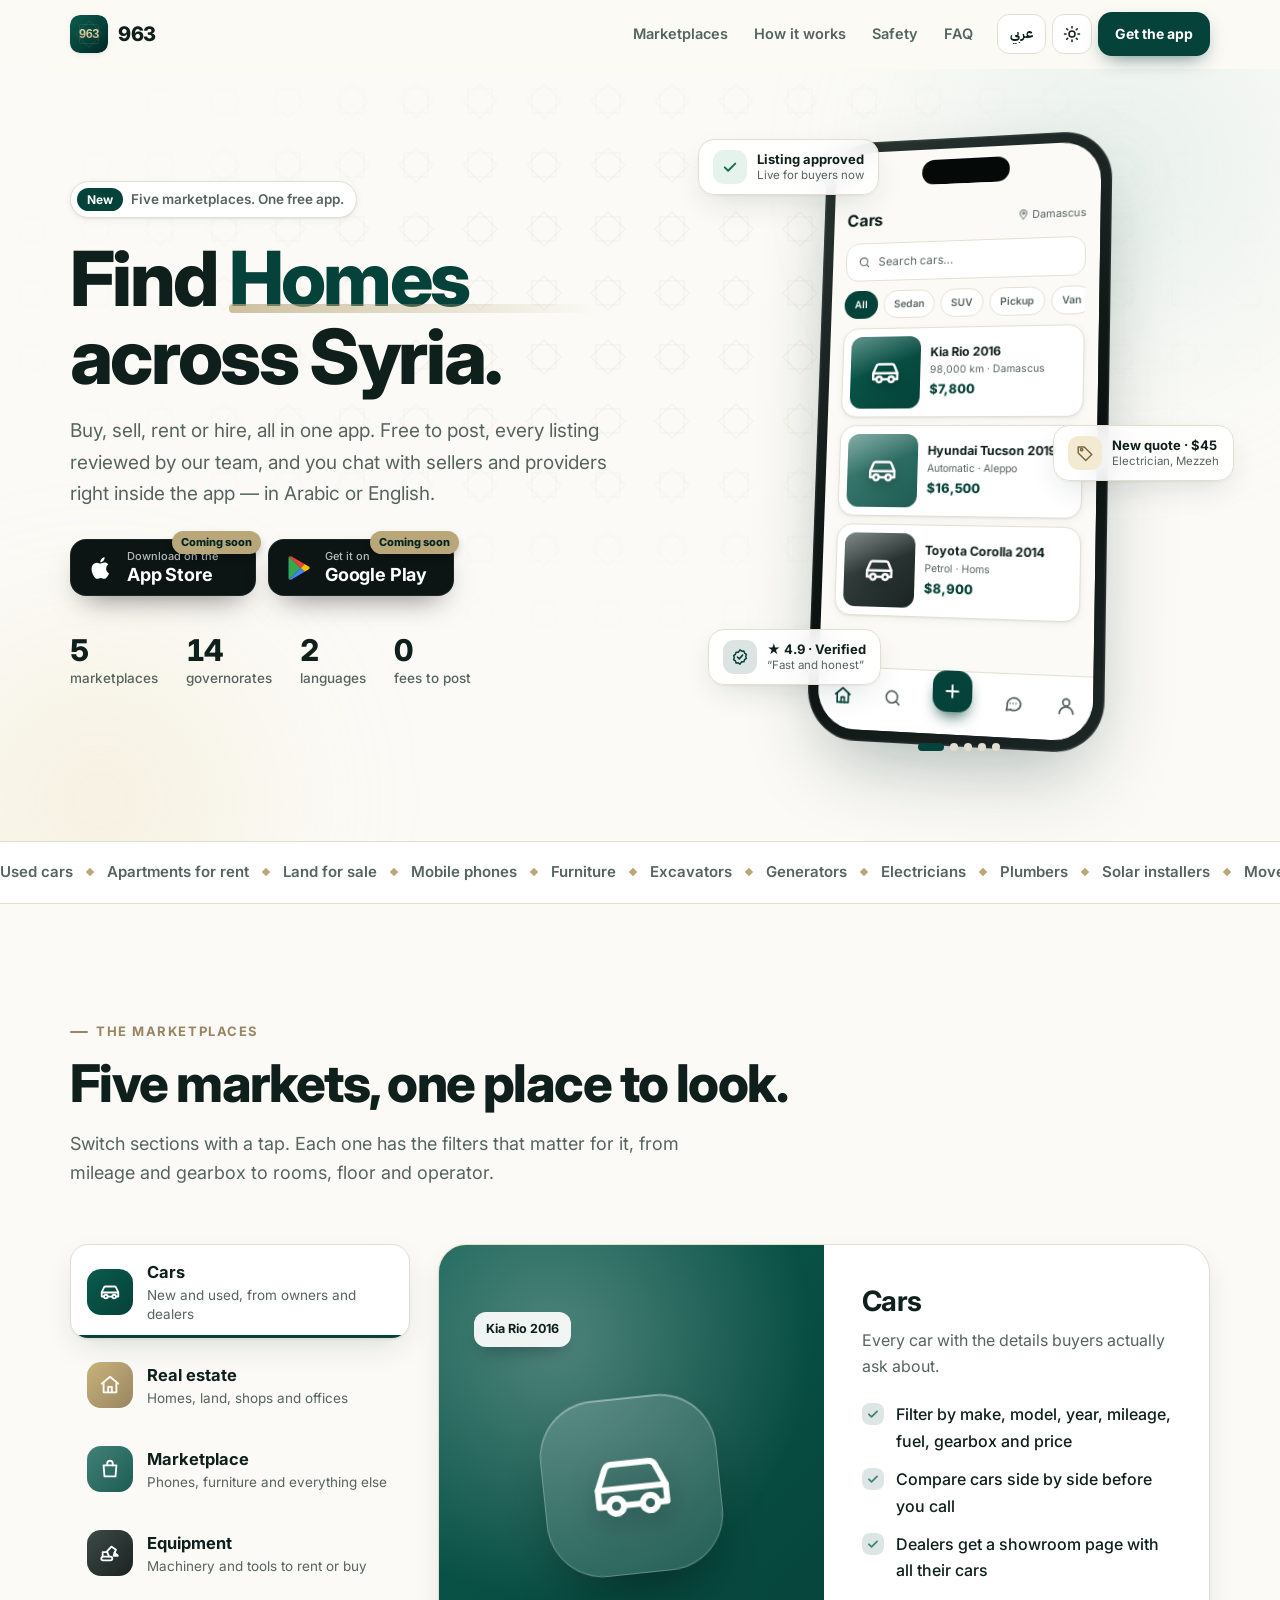
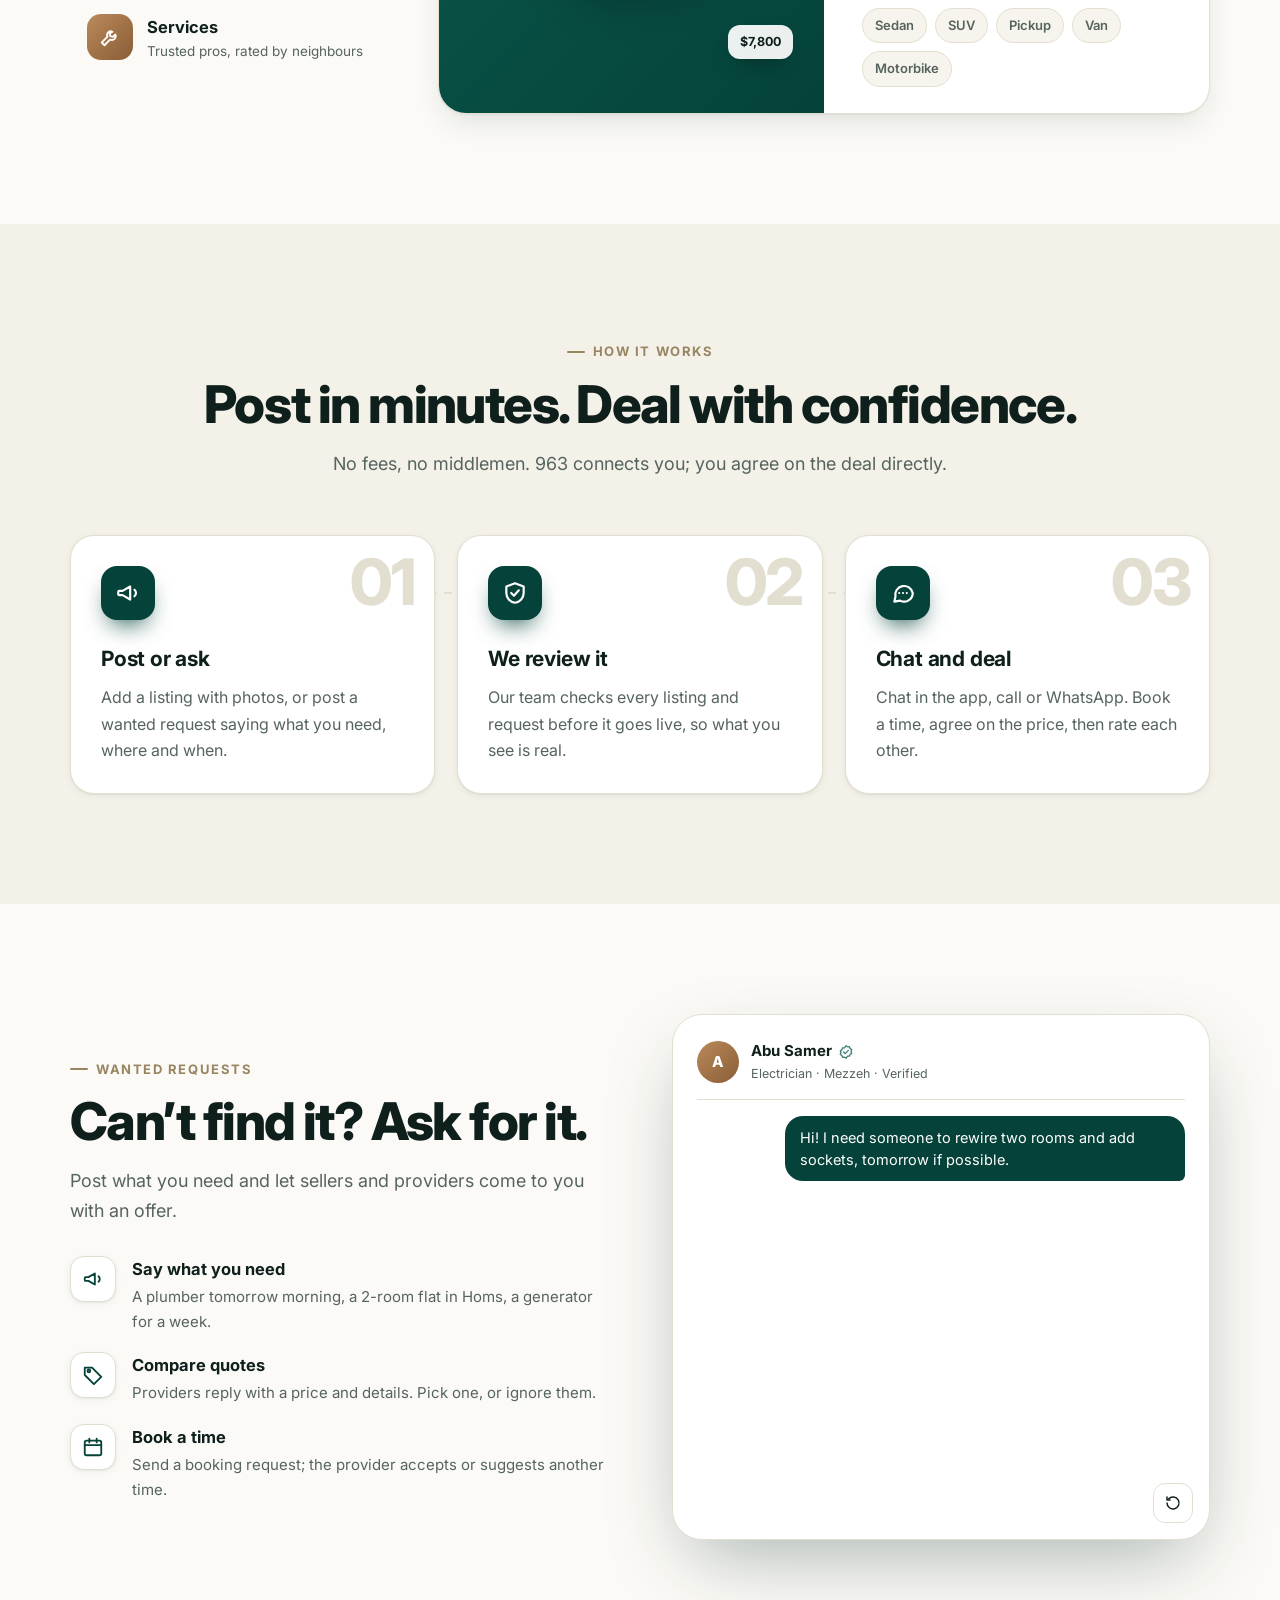
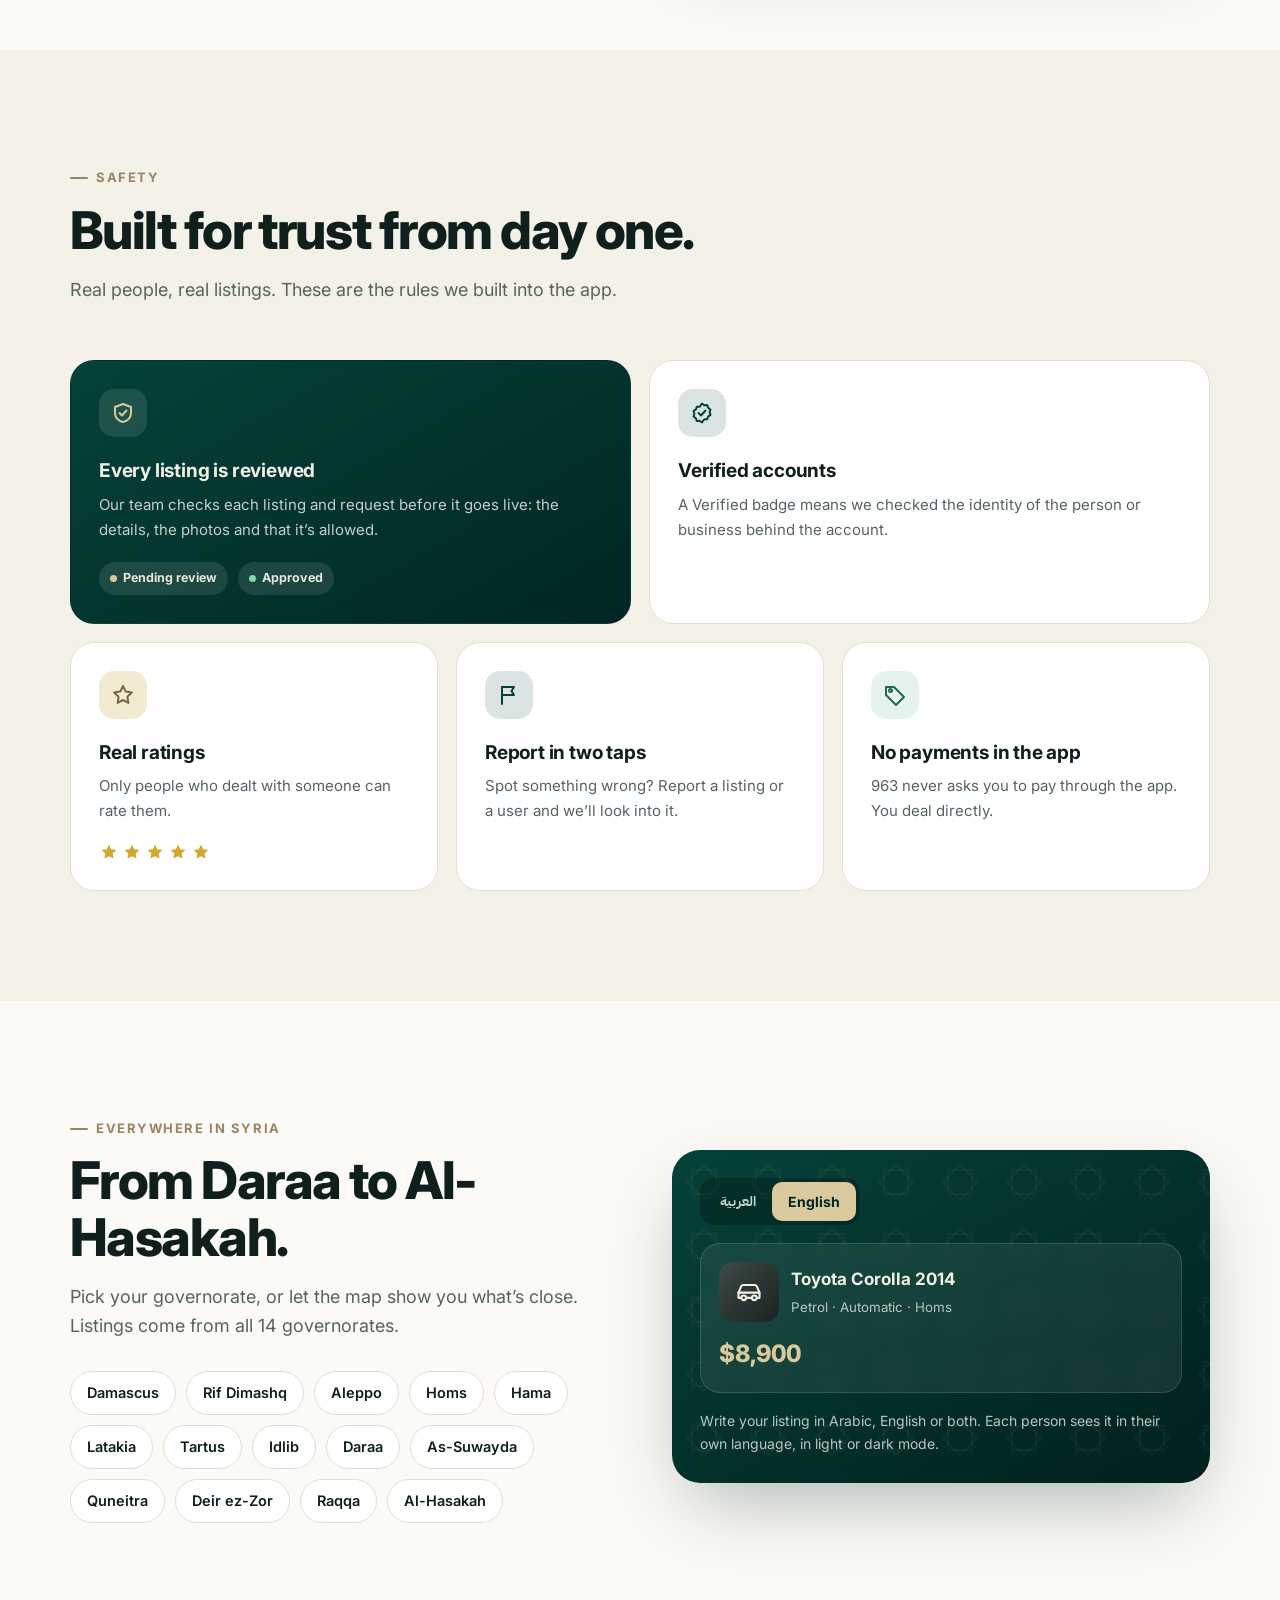
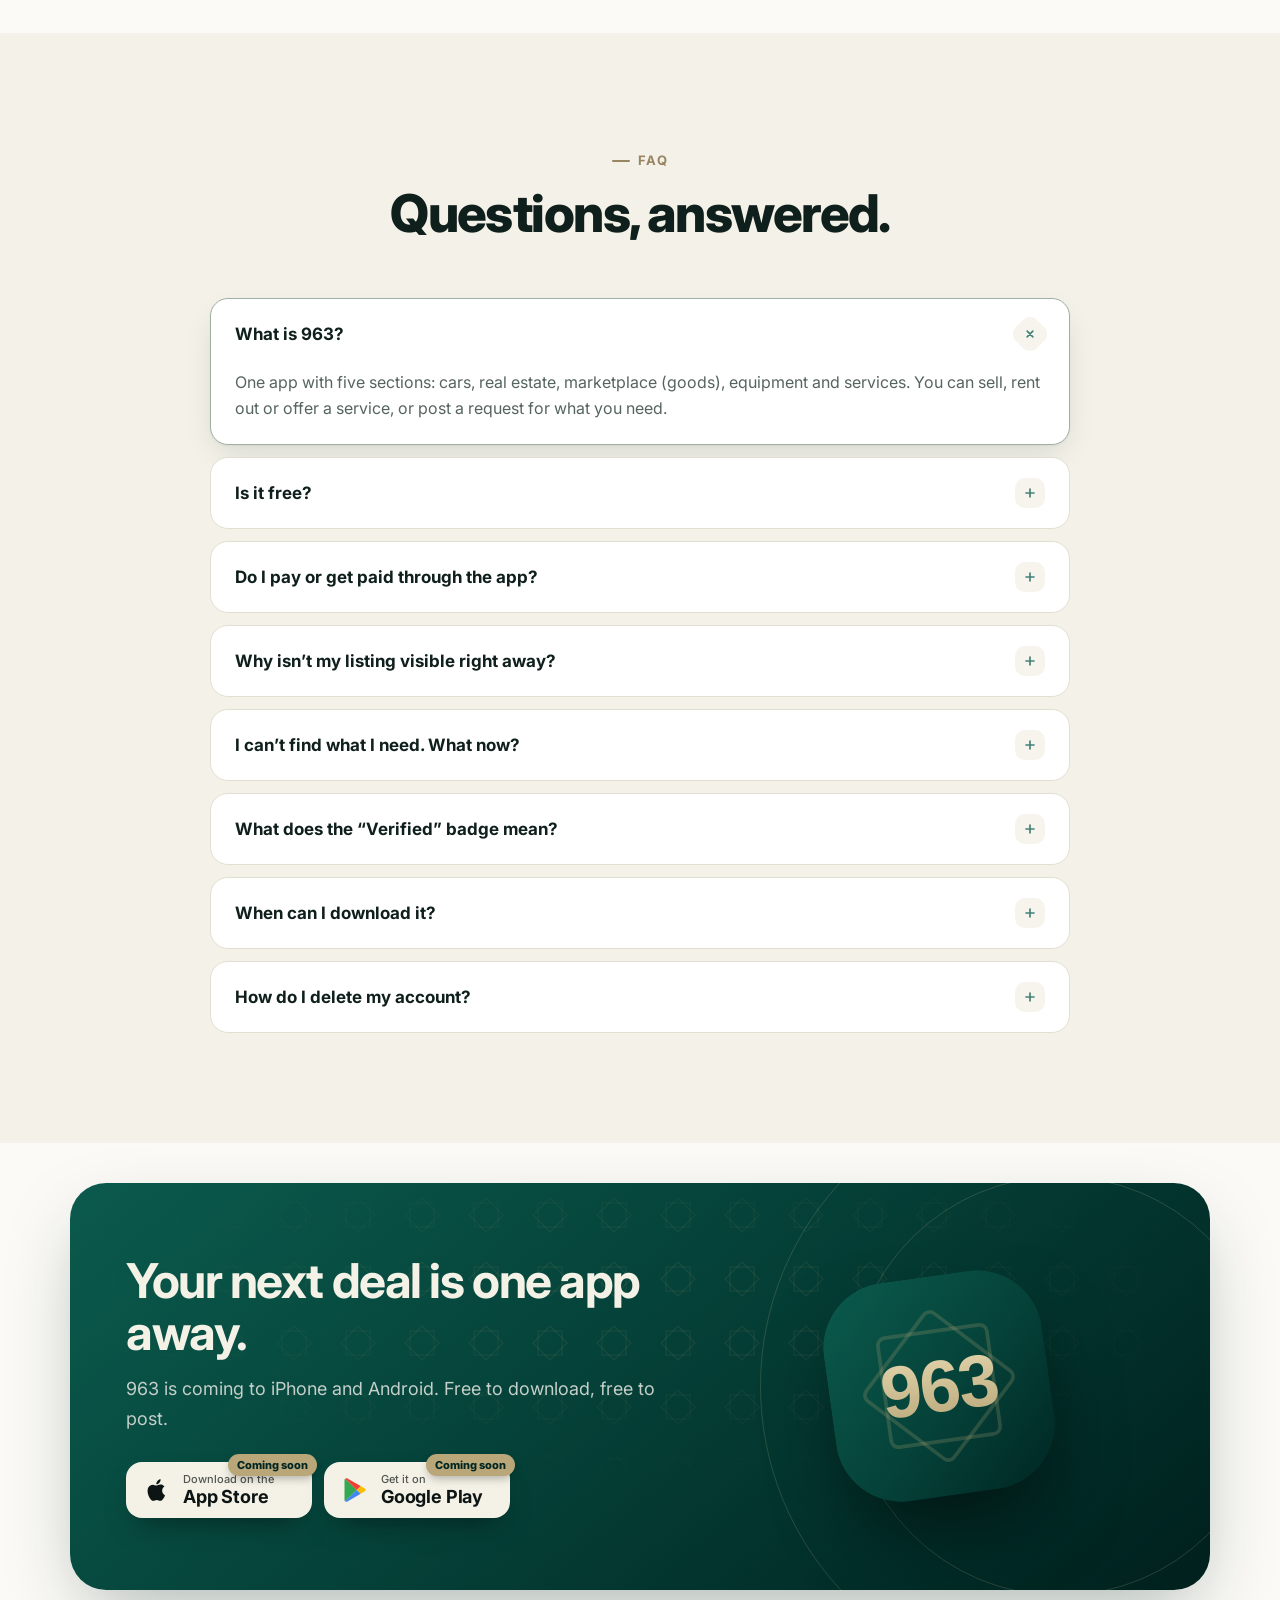
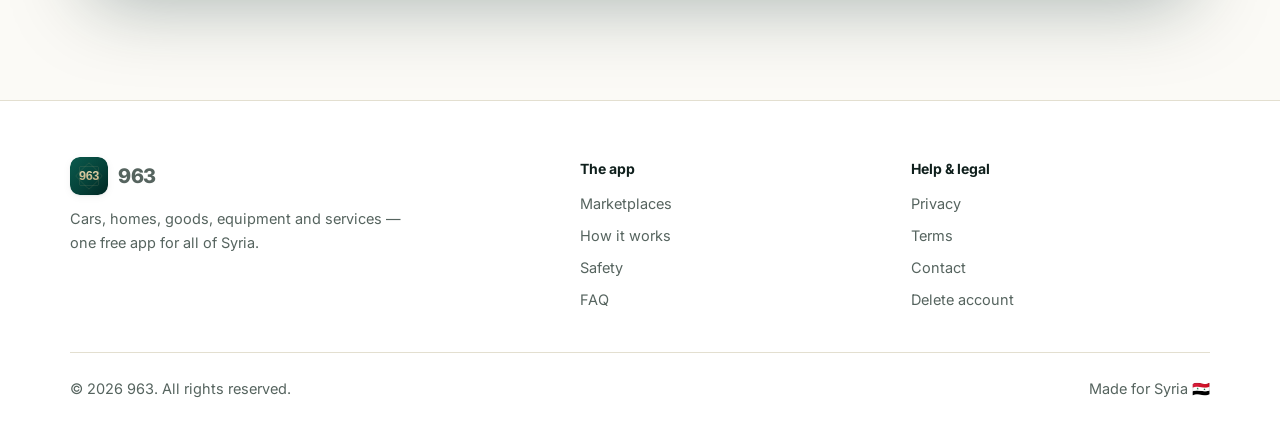
==== commit ca9ebae8: "Show 3D renders from assets/3d/<section>.png in the marketplace panels when present Co-Authored-By: " ====
--- a/index.html
+++ b/index.html
@@ -24,7 +24,7 @@
 <link rel="preconnect" href="https://fonts.googleapis.com">
 <link rel="preconnect" href="https://fonts.gstatic.com" crossorigin>
 <link href="https://fonts.googleapis.com/css2?family=IBM+Plex+Sans+Arabic:wght@400;500;600;700&family=Inter:wght@400;500;600;700;800&display=swap" rel="stylesheet">
-<link rel="stylesheet" href="assets/site.css?v=25a30630">
+<link rel="stylesheet" href="assets/site.css?v=b81cb1a3">
 <script>(function(){var d=document.documentElement;d.classList.add("no-js");var t=null;try{t=localStorage.getItem("963-theme")}catch(e){}if(!t)t=matchMedia("(prefers-color-scheme: dark)").matches?"dark":"light";d.setAttribute("data-theme",t)})();</script>
 </head>
 <body>
--- a/assets/site.css
+++ b/assets/site.css
@@ -537,3 +537,4 @@
 
 @media (max-width: 1180px) { .nav .page-link { display: none; } }
 @media (max-width: 860px) { .nav .page-link { display: block; } }
+.panel .art .art-3d { position: relative; width: 82%; max-height: 82%; object-fit: contain; filter: drop-shadow(0 30px 40px rgba(0,0,0,.4)); animation: bob 7s ease-in-out infinite; }
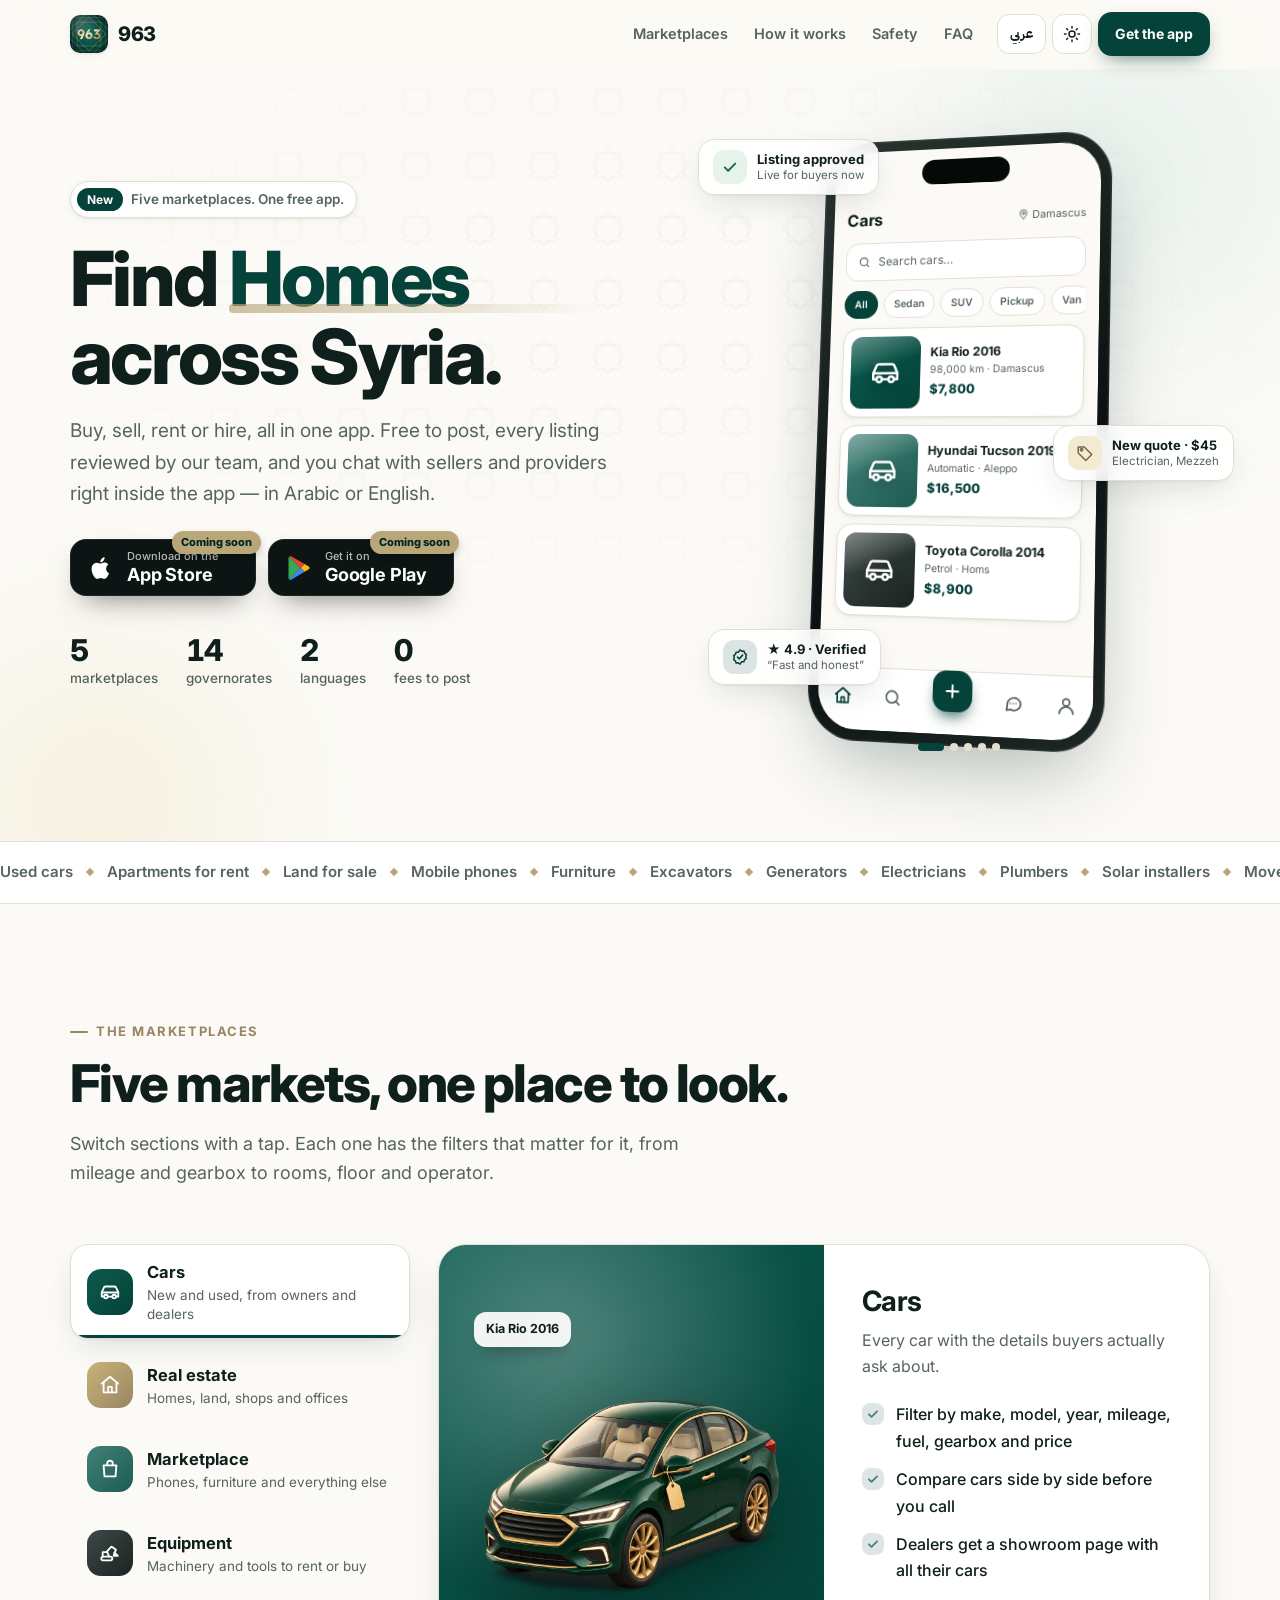
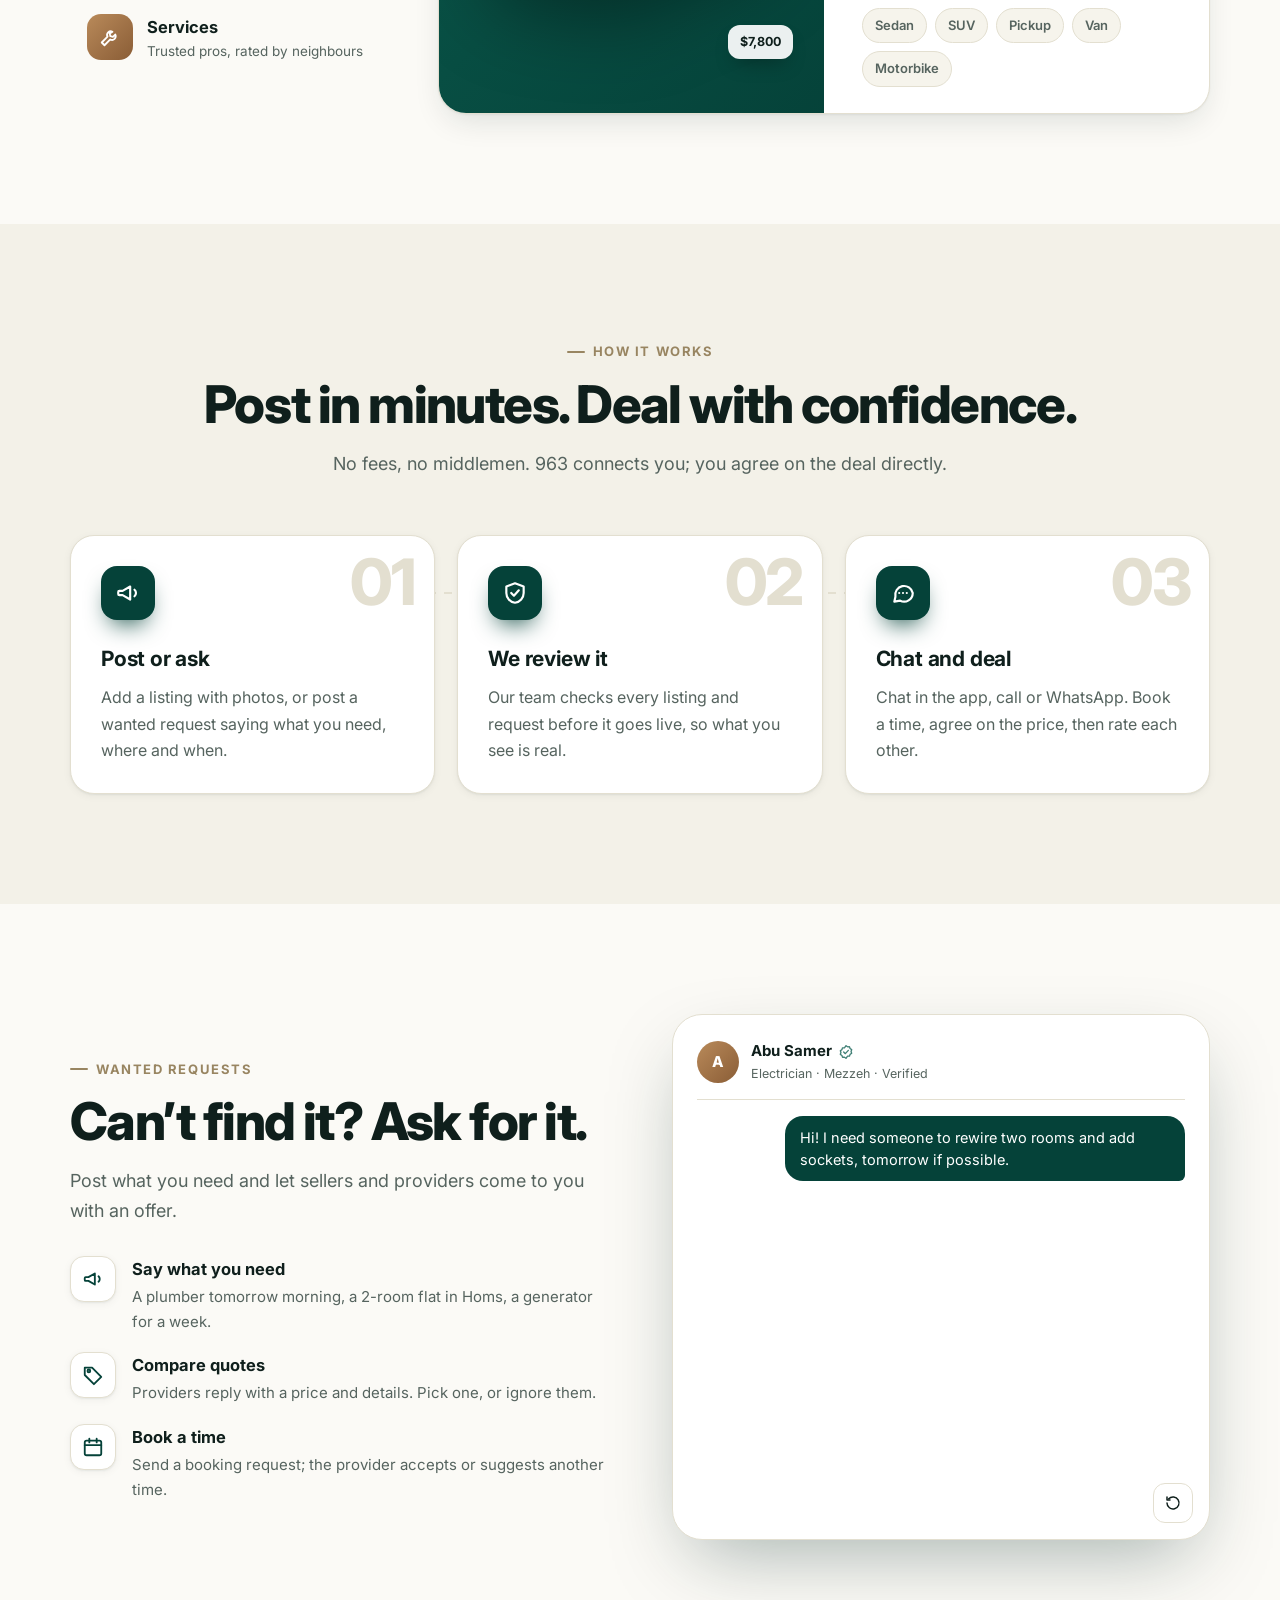
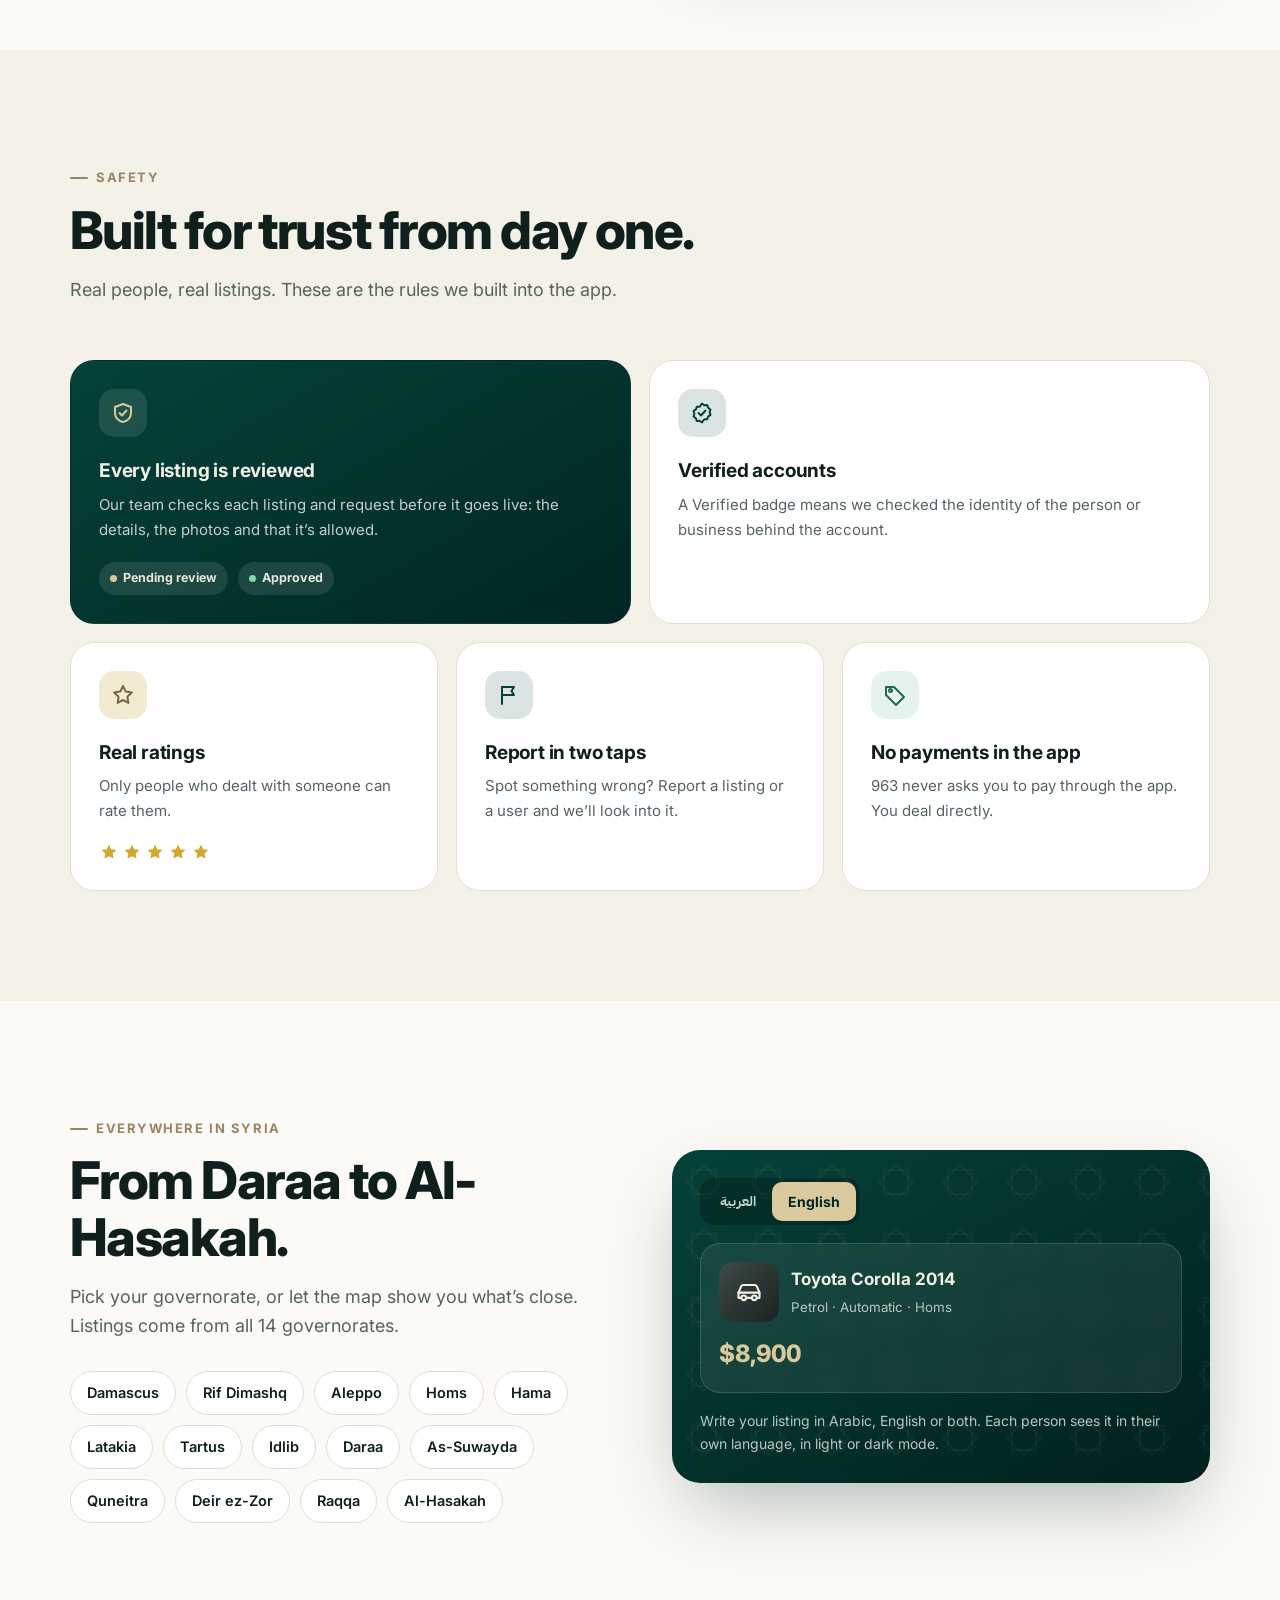
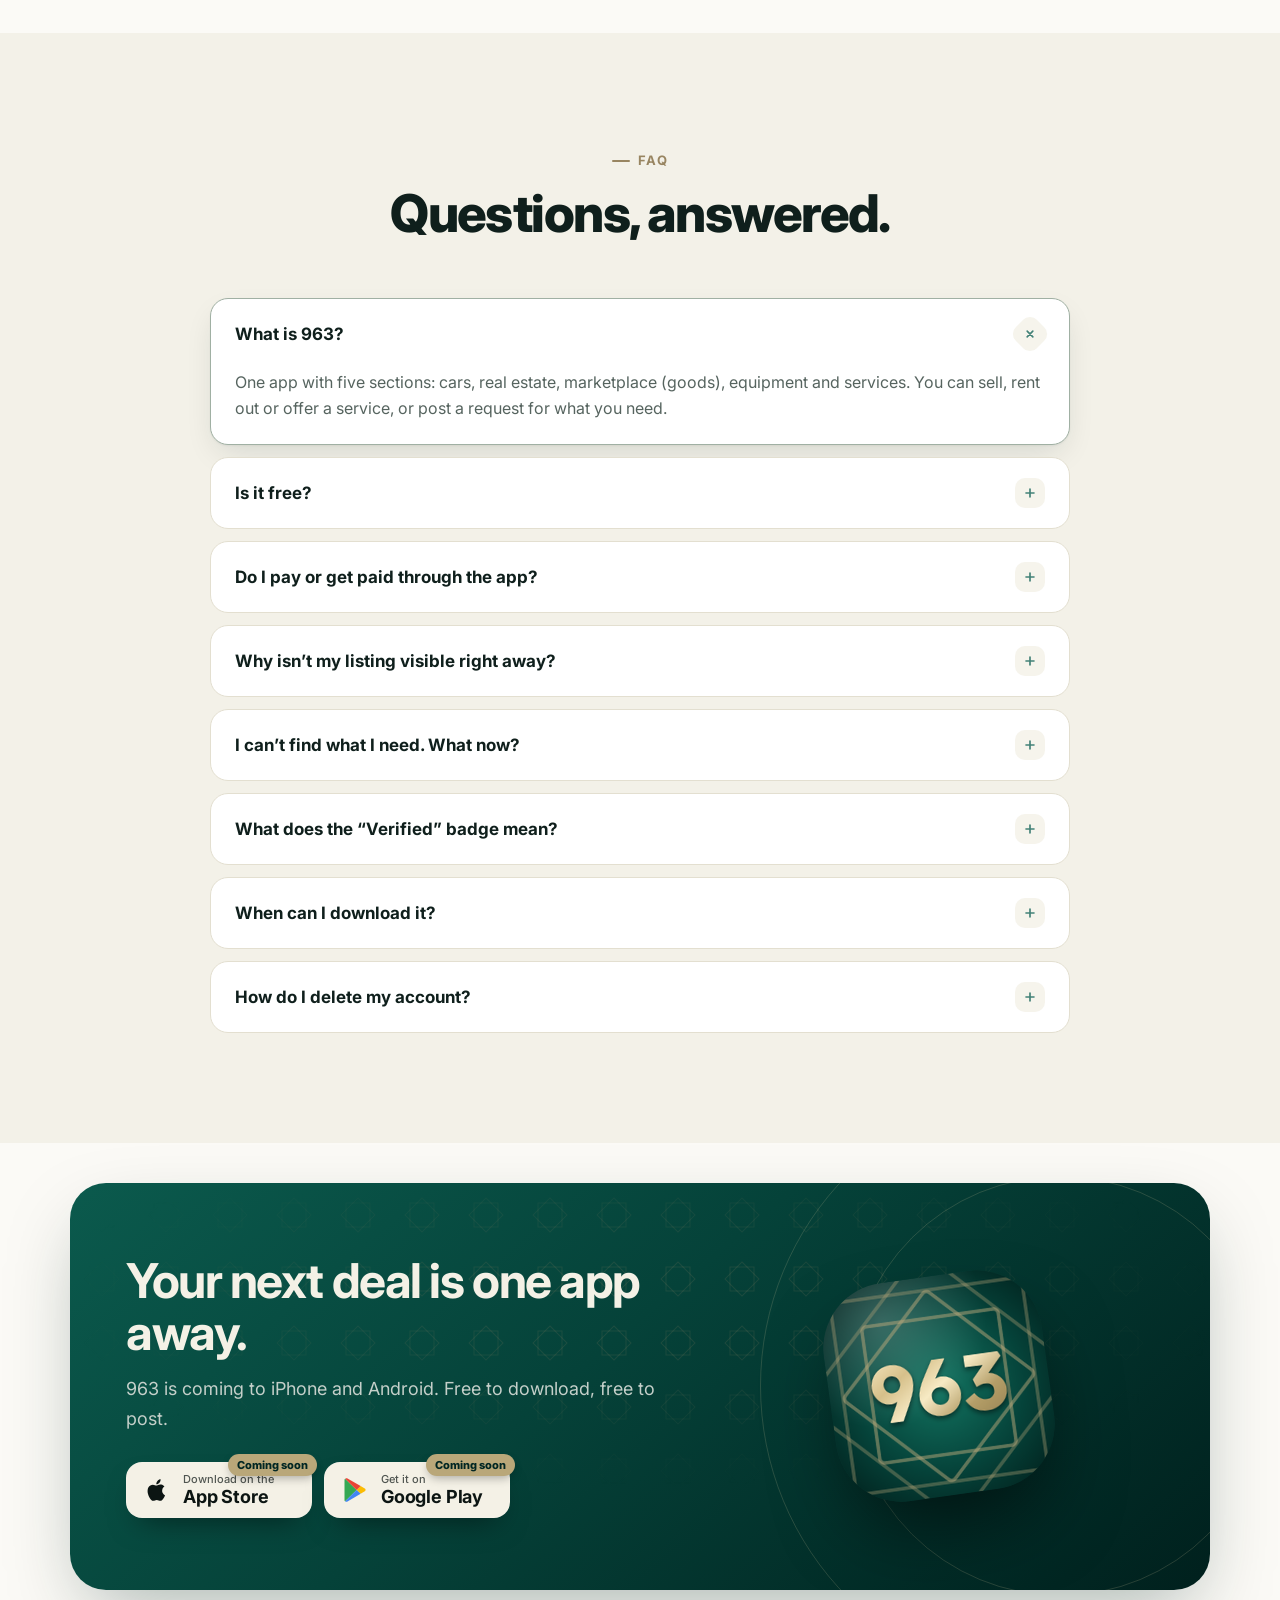
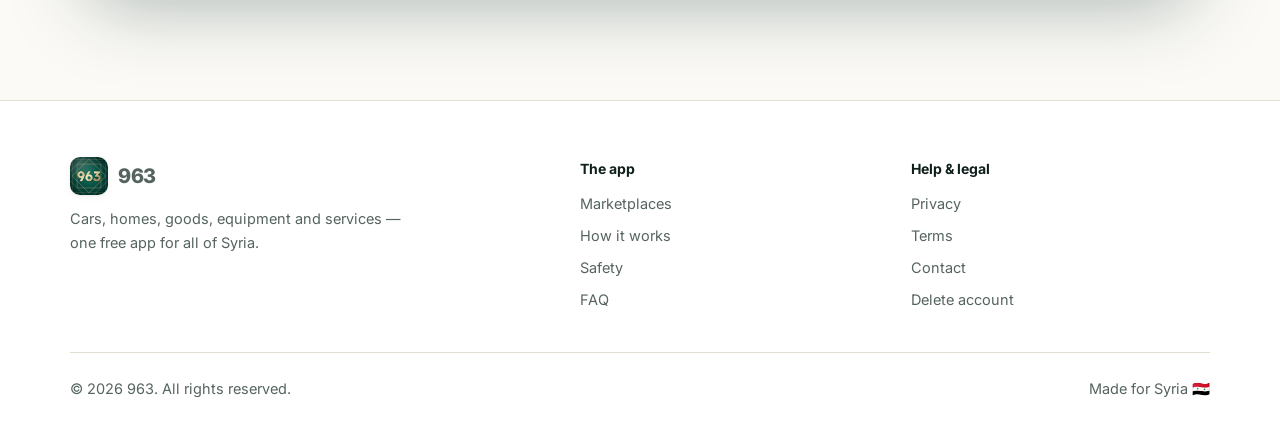
==== commit f2ce5326: "Use the new 963 app icon (V5 Gold foil) for the logo, favicons and link preview Co-Authored-By: Clau" ====
--- a/index.html
+++ b/index.html
@@ -18,7 +18,7 @@
 <meta property="og:image" content="https://963-app.com/assets/og-image.png">
 <meta property="og:locale" content="en_US">
 <meta name="twitter:card" content="summary_large_image">
-<link rel="icon" type="image/svg+xml" href="assets/logo.svg">
+<link rel="icon" type="image/png" sizes="256x256" href="assets/logo.png">
 <link rel="icon" type="image/png" sizes="192x192" href="assets/icon-192.png">
 <link rel="apple-touch-icon" href="assets/apple-touch-icon.png">
 <link rel="preconnect" href="https://fonts.googleapis.com">
@@ -31,7 +31,7 @@
 <a class="sr" href="#main">Skip to content</a>
 <header class="site-header">
   <div class="wrap">
-    <a class="brand" href="./" aria-label="963 — Home"><img src="assets/logo.svg" alt="" width="38" height="38"><bdi>963</bdi></a>
+    <a class="brand" href="./" aria-label="963 — Home"><img src="assets/logo.png" alt="" width="38" height="38"><bdi>963</bdi></a>
     <nav class="nav" id="site-nav" aria-label="Main"><a href="#marketplaces">Marketplaces</a><a href="#how">How it works</a><a href="#safety">Safety</a><a href="#faq">FAQ</a></nav>
     <div class="tools">
       <a class="icon-btn lang-btn" href="ar/" hreflang="ar" lang="ar" data-lang="ar">عربي</a>
@@ -69,7 +69,7 @@
     <div class="head reveal"><div class="kicker">The marketplaces</div><h2 class="h2">Five markets, one place to look.</h2><p class="lede">Switch sections with a tap. Each one has the filters that matter for it, from mileage and gearbox to rooms, floor and operator.</p></div>
     <div class="explorer reveal">
       <div class="tablist" role="tablist" aria-label="The marketplaces"><button class="tab" role="tab" id="tab-cars" aria-controls="panel-cars" aria-selected="true" tabindex="0"><span class="ti g1"><svg class="" viewBox="0 0 24 24" fill="none" stroke="currentColor" stroke-width="2" stroke-linecap="round" stroke-linejoin="round" aria-hidden="true"><path d="M5 17H3v-4.5l2.2-5.1A2 2 0 0 1 7 6h10a2 2 0 0 1 1.8 1.4l2.2 5.1V17h-2"/><path d="M3 12.5h18M9.5 17h5"/><circle cx="7.5" cy="17" r="2"/><circle cx="16.5" cy="17" r="2"/></svg></span><span><b>Cars</b><small>New and used, from owners and dealers</small></span><span class="bar"></span></button><button class="tab" role="tab" id="tab-homes" aria-controls="panel-homes" aria-selected="false" tabindex="-1"><span class="ti g2"><svg class="" viewBox="0 0 24 24" fill="none" stroke="currentColor" stroke-width="2" stroke-linecap="round" stroke-linejoin="round" aria-hidden="true"><path d="M3 10.5 12 3l9 7.5"/><path d="M5 9v11h14V9"/><path d="M10 20v-6h4v6"/></svg></span><span><b>Real estate</b><small>Homes, land, shops and offices</small></span><span class="bar"></span></button><button class="tab" role="tab" id="tab-goods" aria-controls="panel-goods" aria-selected="false" tabindex="-1"><span class="ti g3"><svg class="" viewBox="0 0 24 24" fill="none" stroke="currentColor" stroke-width="2" stroke-linecap="round" stroke-linejoin="round" aria-hidden="true"><path d="M5 8h14l-1 12H6L5 8z"/><path d="M9 8V6a3 3 0 0 1 6 0v2"/></svg></span><span><b>Marketplace</b><small>Phones, furniture and everything else</small></span><span class="bar"></span></button><button class="tab" role="tab" id="tab-equipment" aria-controls="panel-equipment" aria-selected="false" tabindex="-1"><span class="ti g4"><svg class="" viewBox="0 0 24 24" fill="none" stroke="currentColor" stroke-width="2" stroke-linecap="round" stroke-linejoin="round" aria-hidden="true"><path d="M2.5 18a2 2 0 0 1 2-2h8a2 2 0 0 1 0 4h-8a2 2 0 0 1-2-2z"/><path d="M4 16v-5h5l2 5"/><path d="M8 11l5.5-6 5 3.5-1.5 3"/><path d="M17 11.5l3.5 3.5h-4.5z"/></svg></span><span><b>Equipment</b><small>Machinery and tools to rent or buy</small></span><span class="bar"></span></button><button class="tab" role="tab" id="tab-services" aria-controls="panel-services" aria-selected="false" tabindex="-1"><span class="ti g5"><svg class="" viewBox="0 0 24 24" fill="none" stroke="currentColor" stroke-width="2" stroke-linecap="round" stroke-linejoin="round" aria-hidden="true"><path d="M14.7 6.3a4 4 0 0 0-5.4 5.4L3 18l3 3 6.3-6.3a4 4 0 0 0 5.4-5.4l-2.5 2.5-2.8-.7-.7-2.8z"/></svg></span><span><b>Services</b><small>Trusted pros, rated by neighbours</small></span><span class="bar"></span></button></div>
-      <div class="panels"><div class="panel on" role="tabpanel" id="panel-cars" aria-labelledby="tab-cars"><div class="art g1"><div class="big"><svg class="" viewBox="0 0 24 24" fill="none" stroke="currentColor" stroke-width="1.6" stroke-linecap="round" stroke-linejoin="round" aria-hidden="true"><path d="M5 17H3v-4.5l2.2-5.1A2 2 0 0 1 7 6h10a2 2 0 0 1 1.8 1.4l2.2 5.1V17h-2"/><path d="M3 12.5h18M9.5 17h5"/><circle cx="7.5" cy="17" r="2"/><circle cx="16.5" cy="17" r="2"/></svg></div><span class="chip c1">Kia Rio 2016</span><span class="chip c2"><bdi>$7,800</bdi></span></div><div class="body"><h3>Cars</h3><p>Every car with the details buyers actually ask about.</p><ul class="ticks"><li>Filter by make, model, year, mileage, fuel, gearbox and price</li><li>Compare cars side by side before you call</li><li>Dealers get a showroom page with all their cars</li></ul><div class="tags"><span>Sedan</span><span>SUV</span><span>Pickup</span><span>Van</span><span>Motorbike</span></div></div></div><div class="panel" role="tabpanel" id="panel-homes" aria-labelledby="tab-homes"><div class="art g2"><div class="big"><svg class="" viewBox="0 0 24 24" fill="none" stroke="currentColor" stroke-width="1.6" stroke-linecap="round" stroke-linejoin="round" aria-hidden="true"><path d="M3 10.5 12 3l9 7.5"/><path d="M5 9v11h14V9"/><path d="M10 20v-6h4v6"/></svg></div><span class="chip c1">140 m² · Mezzeh</span><span class="chip c2"><bdi>$85,000</bdi></span></div><div class="body"><h3>Real estate</h3><p>Buy or rent a place, and see exactly where it is.</p><ul class="ticks"><li>Apartments, houses, land, shops and offices for sale or rent</li><li>Rooms, area, floor and furnishing at a glance</li><li>Browse on the map and see what is near you</li></ul><div class="tags"><span>Apartment</span><span>Villa</span><span>Land</span><span>Shop</span><span>Office</span></div></div></div><div class="panel" role="tabpanel" id="panel-goods" aria-labelledby="tab-goods"><div class="art g3"><div class="big"><svg class="" viewBox="0 0 24 24" fill="none" stroke="currentColor" stroke-width="1.6" stroke-linecap="round" stroke-linejoin="round" aria-hidden="true"><path d="M5 8h14l-1 12H6L5 8z"/><path d="M9 8V6a3 3 0 0 1 6 0v2"/></svg></div><span class="chip c1">iPhone 13</span><span class="chip c2"><bdi>$420</bdi></span></div><div class="body"><h3>Marketplace</h3><p>Give the things you don’t use a second home.</p><ul class="ticks"><li>Phones, electronics, furniture, appliances, clothes and kids’ items</li><li>New or used, with photos and a clear price</li><li>Save searches and get notified when something new appears</li></ul><div class="tags"><span>Phones</span><span>Electronics</span><span>Furniture</span><span>Appliances</span><span>Kids</span></div></div></div><div class="panel" role="tabpanel" id="panel-equipment" aria-labelledby="tab-equipment"><div class="art g4"><div class="big"><svg class="" viewBox="0 0 24 24" fill="none" stroke="currentColor" stroke-width="1.6" stroke-linecap="round" stroke-linejoin="round" aria-hidden="true"><path d="M2.5 18a2 2 0 0 1 2-2h8a2 2 0 0 1 0 4h-8a2 2 0 0 1-2-2z"/><path d="M4 16v-5h5l2 5"/><path d="M8 11l5.5-6 5 3.5-1.5 3"/><path d="M17 11.5l3.5 3.5h-4.5z"/></svg></div><span class="chip c1">CAT 320</span><span class="chip c2"><bdi>$180/day</bdi></span></div><div class="body"><h3>Equipment</h3><p>Heavy machinery for the job, with or without an operator.</p><ul class="ticks"><li>Excavators, loaders, cranes, trucks, generators and tools</li><li>Rent per hour, day, week, month or job</li><li>Send a booking request for the dates you need</li></ul><div class="tags"><span>Excavator</span><span>Loader</span><span>Crane</span><span>Generator</span><span>Truck</span></div></div></div><div class="panel" role="tabpanel" id="panel-services" aria-labelledby="tab-services"><div class="art g5"><div class="big"><svg class="" viewBox="0 0 24 24" fill="none" stroke="currentColor" stroke-width="1.6" stroke-linecap="round" stroke-linejoin="round" aria-hidden="true"><path d="M14.7 6.3a4 4 0 0 0-5.4 5.4L3 18l3 3 6.3-6.3a4 4 0 0 0 5.4-5.4l-2.5 2.5-2.8-.7-.7-2.8z"/></svg></div><span class="chip c1">★ 4.9</span><span class="chip c2"><bdi>120 jobs</bdi></span></div><div class="body"><h3>Services</h3><p>Post the job once, get quotes from providers near you.</p><ul class="ticks"><li>Plumbing, electrical, carpentry, painting, cleaning, AC repair, movers, solar</li><li>Provider profiles with work photos, areas covered and ratings</li><li>Book a date and time, then rate the job when it’s done</li></ul><div class="tags"><span>Electrician</span><span>Plumber</span><span>Solar</span><span>Movers</span><span>Cleaning</span></div></div></div></div>
+      <div class="panels"><div class="panel on" role="tabpanel" id="panel-cars" aria-labelledby="tab-cars"><div class="art g1"><img class="art-3d" src="assets/3d/cars.png" alt="" loading="lazy"><span class="chip c1">Kia Rio 2016</span><span class="chip c2"><bdi>$7,800</bdi></span></div><div class="body"><h3>Cars</h3><p>Every car with the details buyers actually ask about.</p><ul class="ticks"><li>Filter by make, model, year, mileage, fuel, gearbox and price</li><li>Compare cars side by side before you call</li><li>Dealers get a showroom page with all their cars</li></ul><div class="tags"><span>Sedan</span><span>SUV</span><span>Pickup</span><span>Van</span><span>Motorbike</span></div></div></div><div class="panel" role="tabpanel" id="panel-homes" aria-labelledby="tab-homes"><div class="art g2"><img class="art-3d" src="assets/3d/homes.png" alt="" loading="lazy"><span class="chip c1">140 m² · Mezzeh</span><span class="chip c2"><bdi>$85,000</bdi></span></div><div class="body"><h3>Real estate</h3><p>Buy or rent a place, and see exactly where it is.</p><ul class="ticks"><li>Apartments, houses, land, shops and offices for sale or rent</li><li>Rooms, area, floor and furnishing at a glance</li><li>Browse on the map and see what is near you</li></ul><div class="tags"><span>Apartment</span><span>Villa</span><span>Land</span><span>Shop</span><span>Office</span></div></div></div><div class="panel" role="tabpanel" id="panel-goods" aria-labelledby="tab-goods"><div class="art g3"><img class="art-3d" src="assets/3d/goods.png" alt="" loading="lazy"><span class="chip c1">iPhone 13</span><span class="chip c2"><bdi>$420</bdi></span></div><div class="body"><h3>Marketplace</h3><p>Give the things you don’t use a second home.</p><ul class="ticks"><li>Phones, electronics, furniture, appliances, clothes and kids’ items</li><li>New or used, with photos and a clear price</li><li>Save searches and get notified when something new appears</li></ul><div class="tags"><span>Phones</span><span>Electronics</span><span>Furniture</span><span>Appliances</span><span>Kids</span></div></div></div><div class="panel" role="tabpanel" id="panel-equipment" aria-labelledby="tab-equipment"><div class="art g4"><img class="art-3d" src="assets/3d/equipment.png" alt="" loading="lazy"><span class="chip c1">CAT 320</span><span class="chip c2"><bdi>$180/day</bdi></span></div><div class="body"><h3>Equipment</h3><p>Heavy machinery for the job, with or without an operator.</p><ul class="ticks"><li>Excavators, loaders, cranes, trucks, generators and tools</li><li>Rent per hour, day, week, month or job</li><li>Send a booking request for the dates you need</li></ul><div class="tags"><span>Excavator</span><span>Loader</span><span>Crane</span><span>Generator</span><span>Truck</span></div></div></div><div class="panel" role="tabpanel" id="panel-services" aria-labelledby="tab-services"><div class="art g5"><img class="art-3d" src="assets/3d/services.png" alt="" loading="lazy"><span class="chip c1">★ 4.9</span><span class="chip c2"><bdi>120 jobs</bdi></span></div><div class="body"><h3>Services</h3><p>Post the job once, get quotes from providers near you.</p><ul class="ticks"><li>Plumbing, electrical, carpentry, painting, cleaning, AC repair, movers, solar</li><li>Provider profiles with work photos, areas covered and ratings</li><li>Book a date and time, then rate the job when it’s done</li></ul><div class="tags"><span>Electrician</span><span>Plumber</span><span>Solar</span><span>Movers</span><span>Cleaning</span></div></div></div></div>
     </div>
   </div>
 </section>
@@ -125,7 +125,7 @@
     <div class="cta-box reveal">
       <div class="pattern" aria-hidden="true"></div><div class="cta-ring" aria-hidden="true"></div><div class="cta-ring r2" aria-hidden="true"></div>
       <div><h2>Your next deal is one app away.</h2><p>963 is coming to iPhone and Android. Free to download, free to post.</p><div class="stores "><span role="img" aria-label="Download on the App Store — Coming soon" class="store"><svg viewBox="0 0 24 24" fill="currentColor" aria-hidden="true"><path d="M16.4 12.6c0-2.3 1.9-3.4 2-3.5-1.1-1.6-2.8-1.8-3.4-1.8-1.4-.1-2.8.9-3.5.9-.7 0-1.8-.8-3-.8-1.5 0-3 .9-3.8 2.3-1.6 2.8-.4 7 1.2 9.3.8 1.1 1.7 2.4 2.9 2.3 1.2 0 1.6-.7 3-.7s1.8.7 3 .7c1.3 0 2.1-1.1 2.8-2.3.9-1.3 1.3-2.6 1.3-2.6s-2.5-1-2.5-3.8zM14.1 5.8c.6-.8 1.1-1.9 1-3-.9 0-2.1.6-2.7 1.4-.6.7-1.1 1.8-1 2.9 1 .1 2.1-.5 2.7-1.3z"/></svg><span dir="ltr"><small>Download on the</small><strong>App Store</strong></span><span class="soon">Coming soon</span></span><span role="img" aria-label="Get it on Google Play — Coming soon" class="store"><svg viewBox="0 0 24 24" aria-hidden="true"><path fill="#34A853" d="M3.6 2.3 13.4 12 3.6 21.7a1 1 0 0 1-.6-.9V3.2c0-.4.2-.7.6-.9z"/><path fill="#FBBC04" d="m16.8 8.6 3.6 2.1c.9.5.9 1.8 0 2.4l-3.6 2.1-3.4-3.2z"/><path fill="#4285F4" d="M3.6 21.7 13.4 12l3.4 3.2L5.2 22c-.6.3-1.2.2-1.6-.3z"/><path fill="#EA4335" d="M3.6 2.3c.4-.5 1-.6 1.6-.3l11.6 6.6-3.4 3.4z"/></svg><span dir="ltr"><small>Get it on</small><strong>Google Play</strong></span><span class="soon">Coming soon</span></span></div></div>
-      <div class="cta-logo"><img src="assets/logo.svg" alt="963" width="220" height="220"></div>
+      <div class="cta-logo"><img src="assets/logo.png" alt="963" width="220" height="220"></div>
     </div>
   </div>
 </section>
@@ -134,7 +134,7 @@
   <div class="wrap">
     <div class="foot-grid">
       <div>
-        <a class="brand" href="./"><img src="assets/logo.svg" alt="" width="38" height="38"><bdi>963</bdi></a>
+        <a class="brand" href="./"><img src="assets/logo.png" alt="" width="38" height="38"><bdi>963</bdi></a>
         <p>Cars, homes, goods, equipment and services — one free app for all of Syria.</p>
       </div>
       <div><h4>The app</h4><nav><a href="./#marketplaces">Marketplaces</a><a href="./#how">How it works</a><a href="./#safety">Safety</a><a href="./#faq">FAQ</a></nav></div>
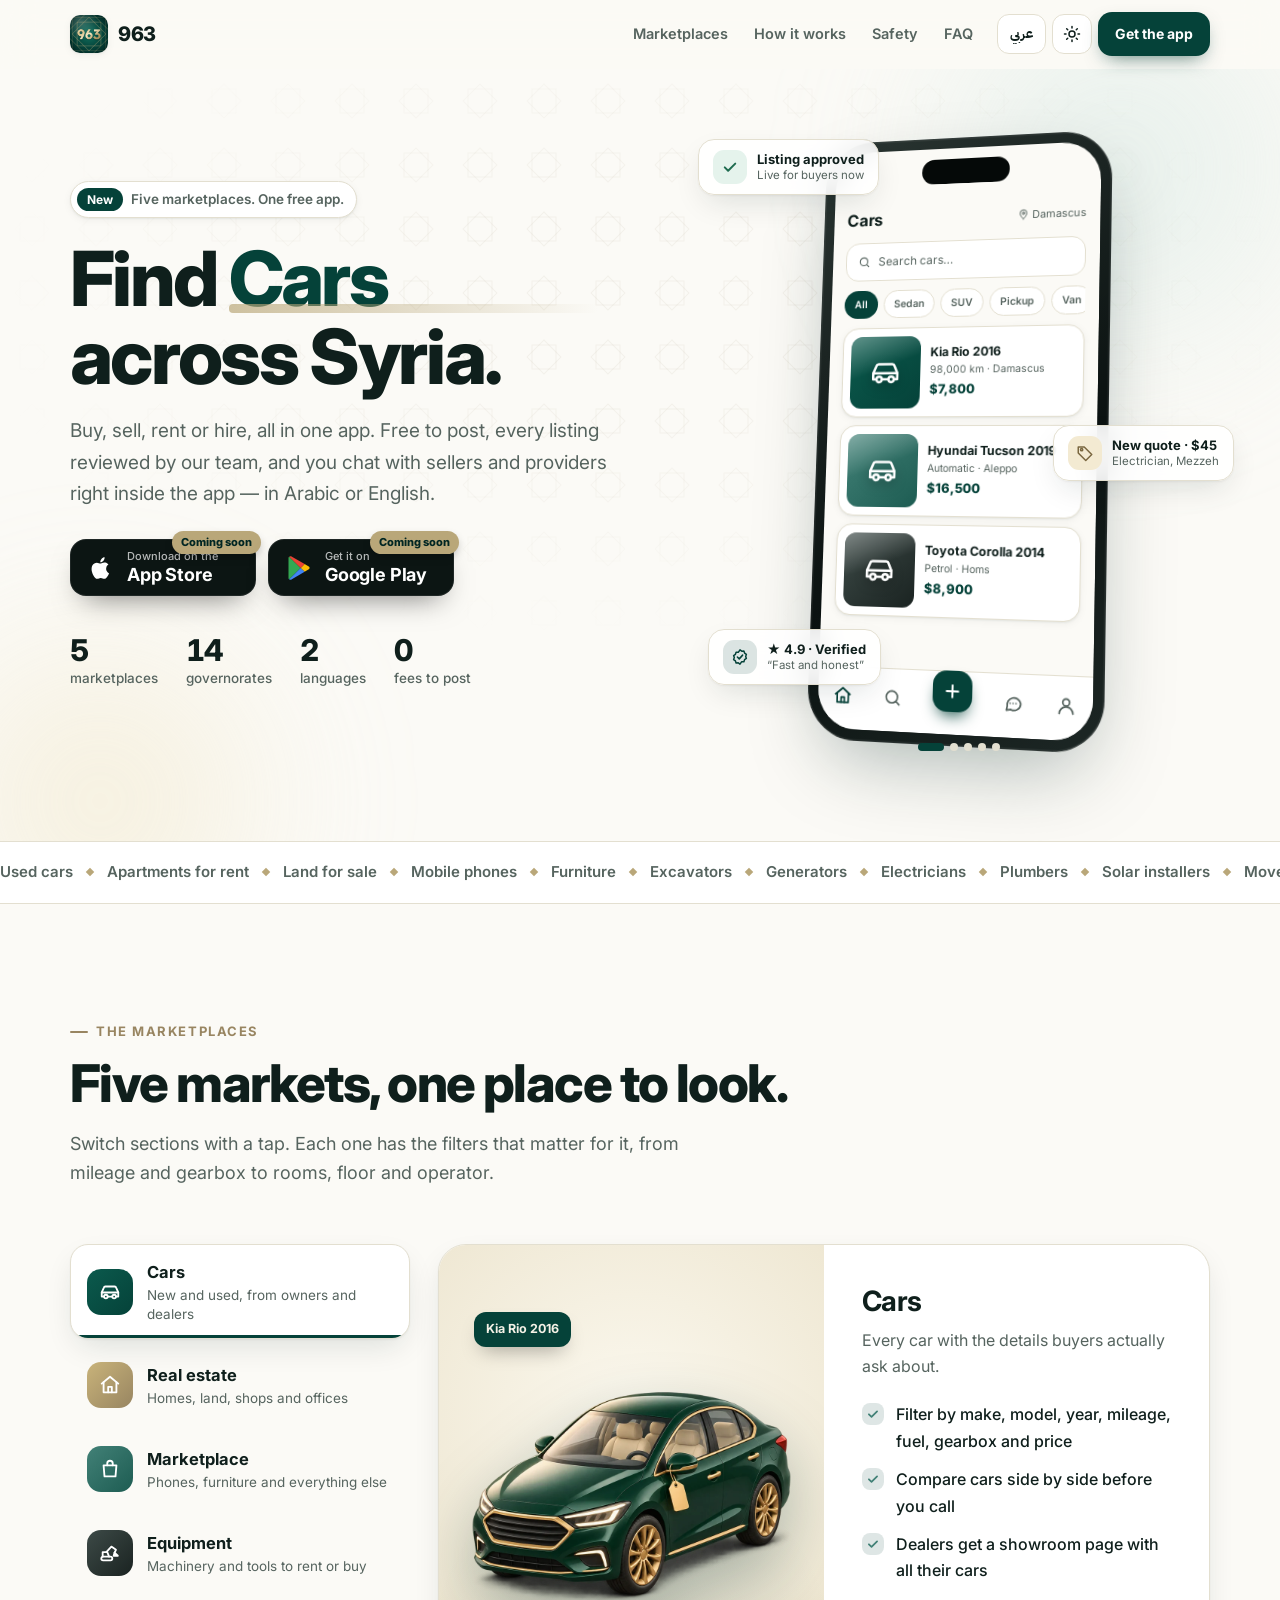
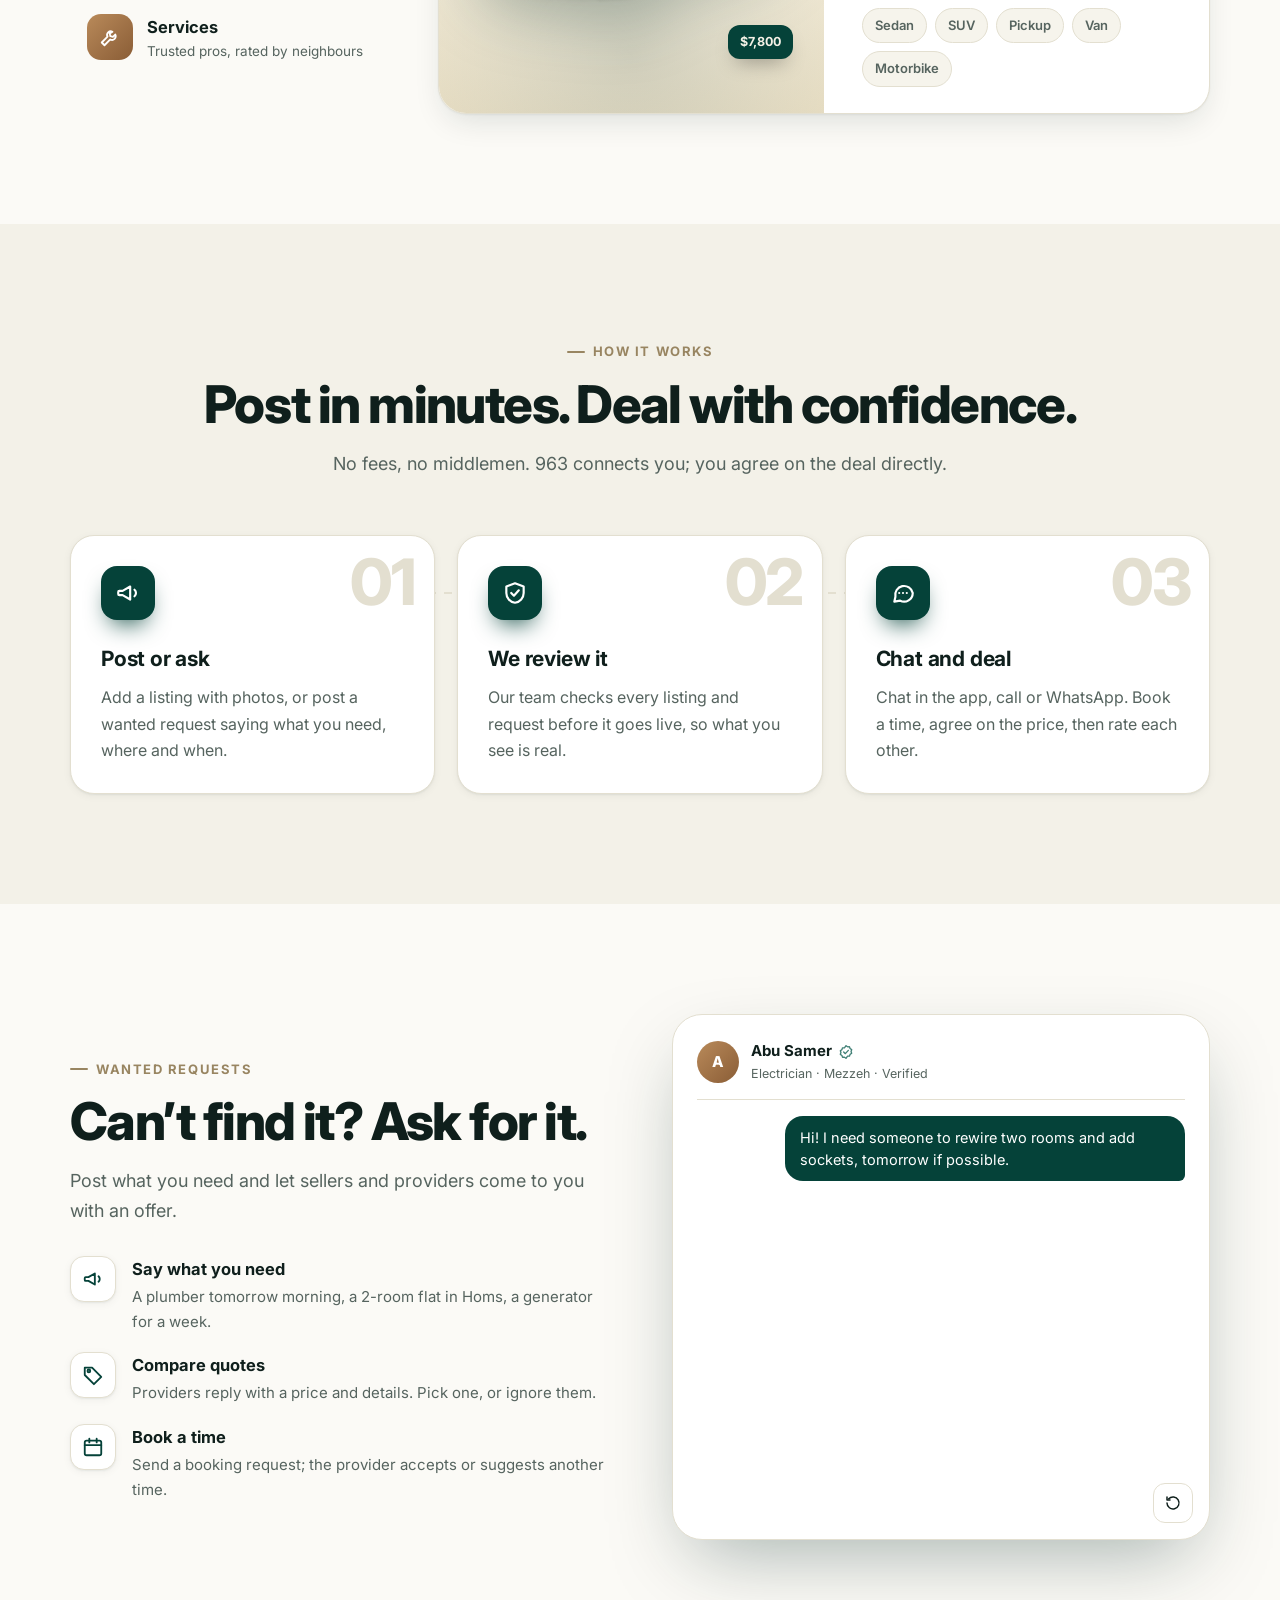
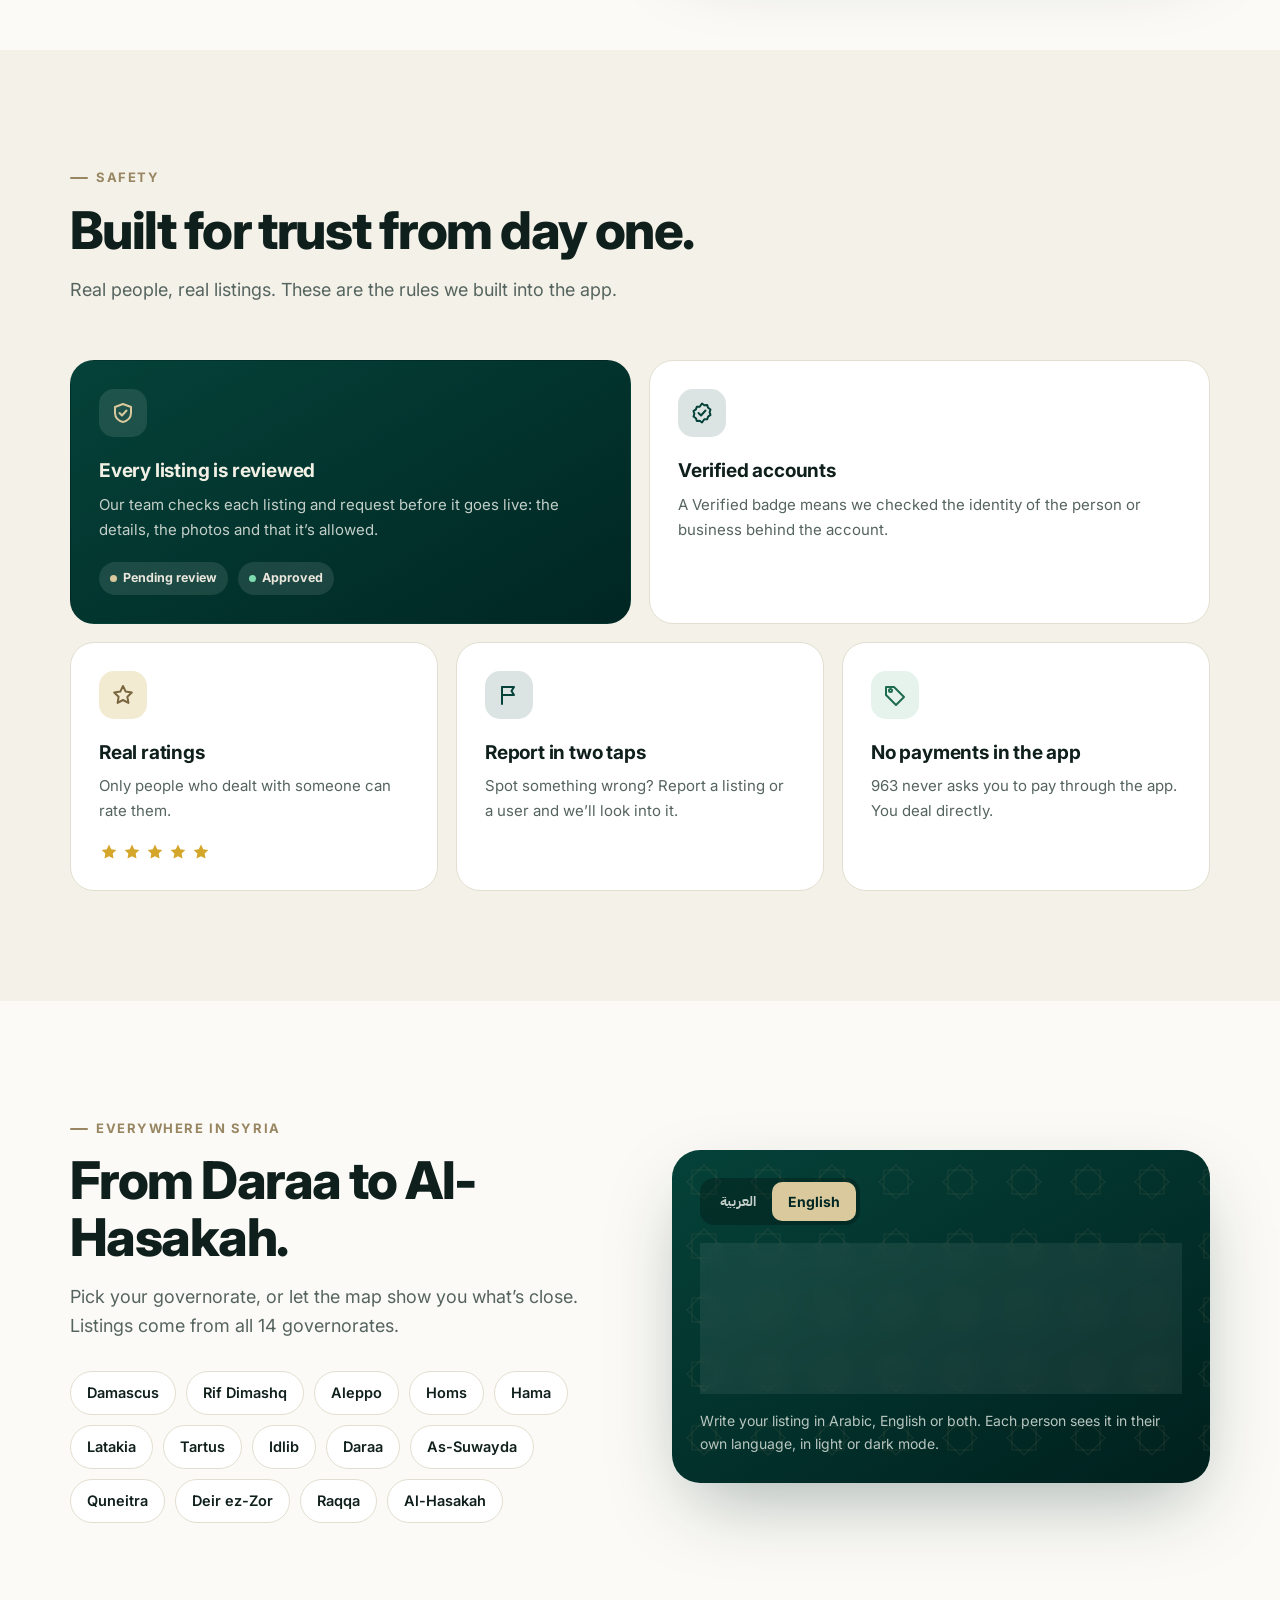
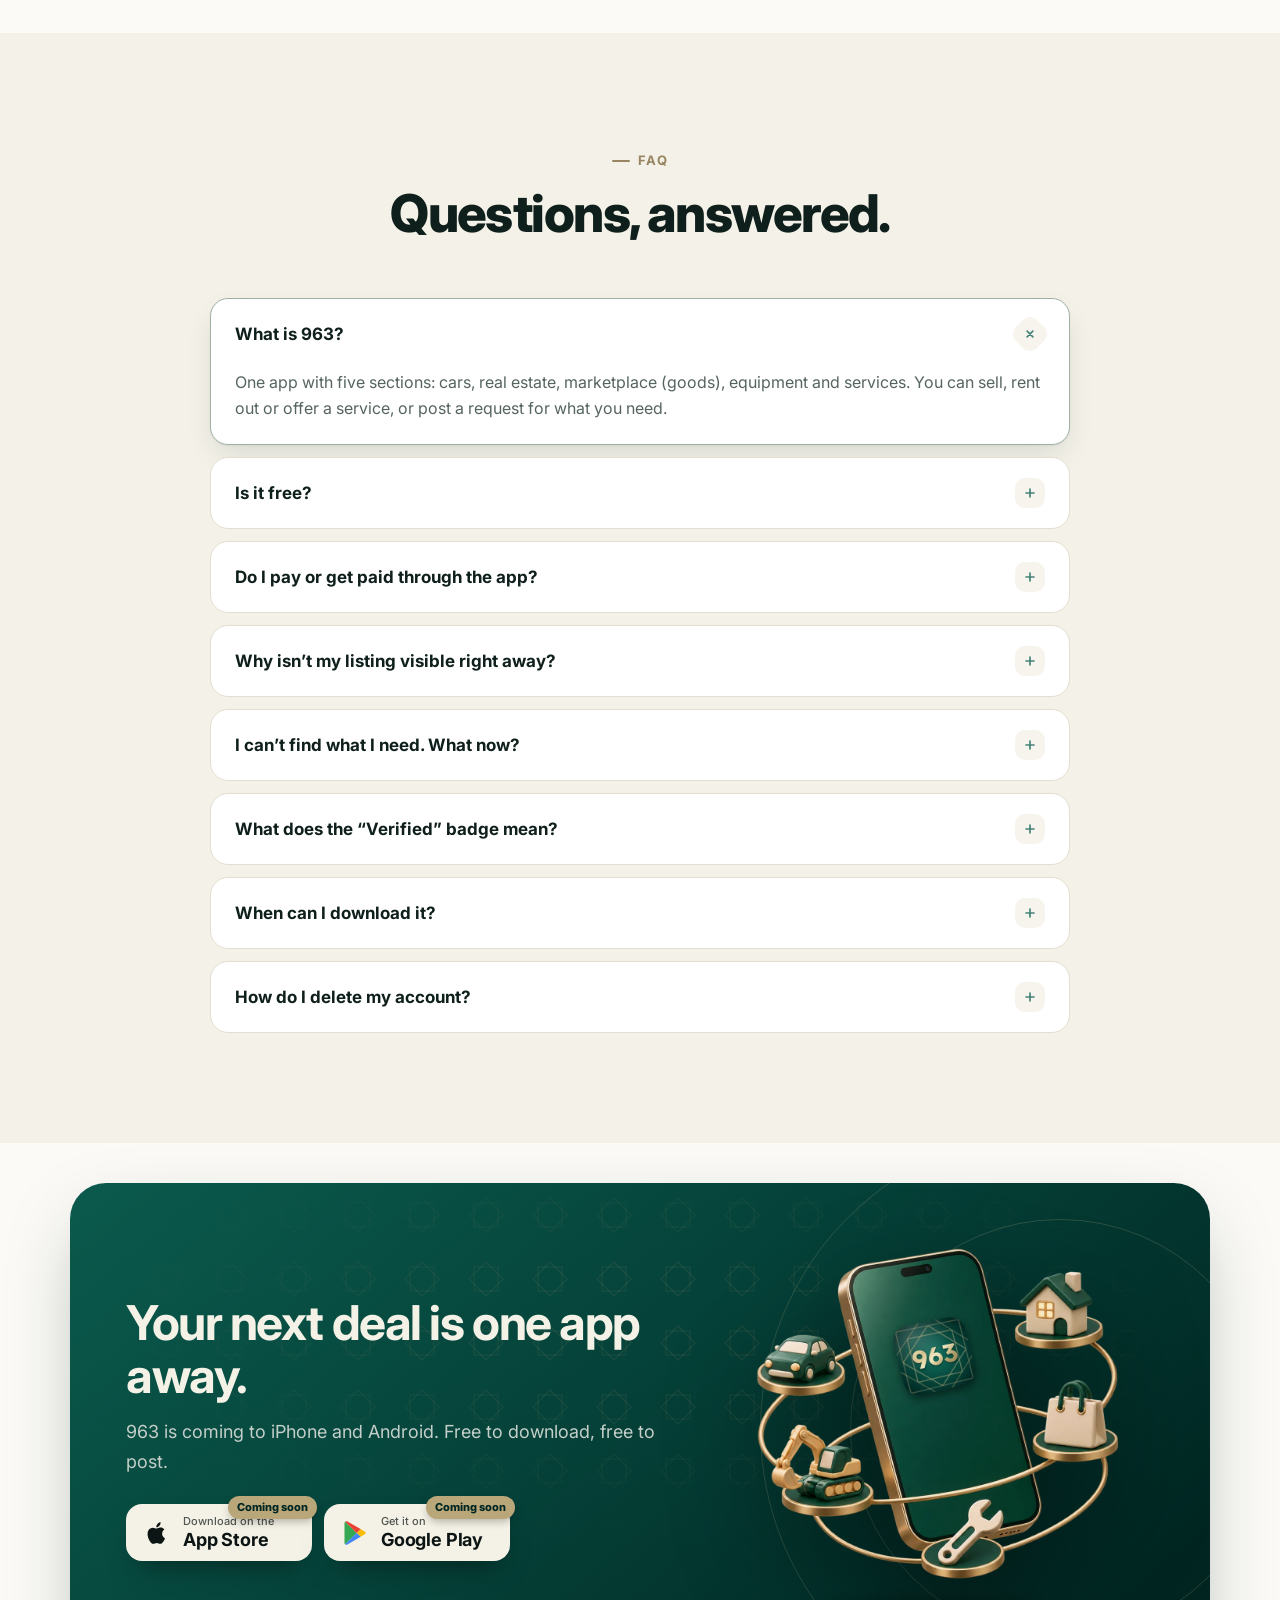
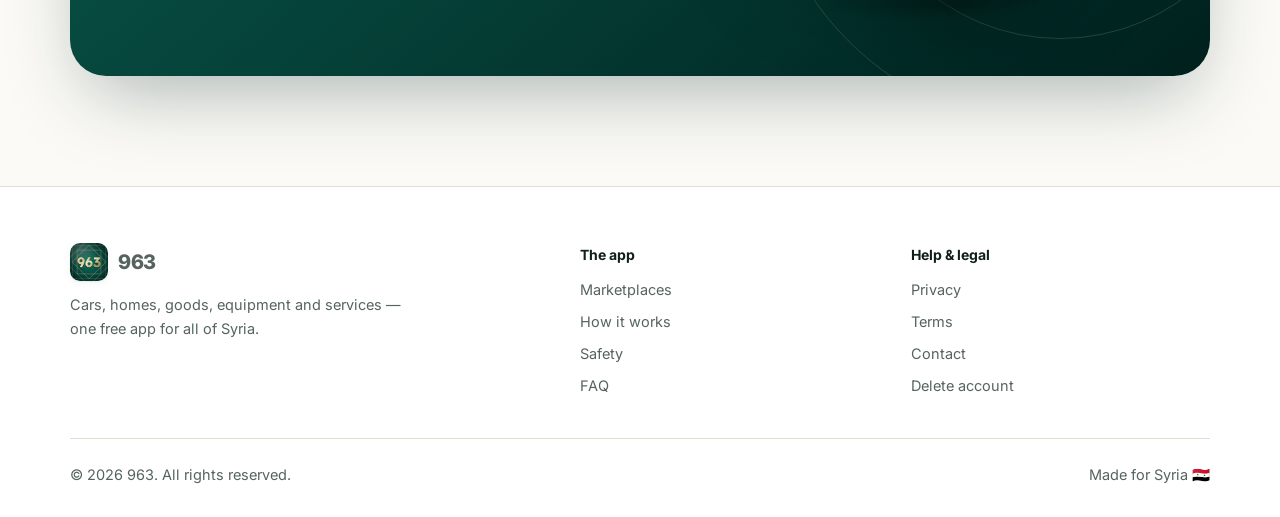
==== commit 53ac97c8: "Add the 3D renders: marketplace panels and the Get-the-app section The section renders replace the i" ====
--- a/index.html
+++ b/index.html
@@ -24,7 +24,7 @@
 <link rel="preconnect" href="https://fonts.googleapis.com">
 <link rel="preconnect" href="https://fonts.gstatic.com" crossorigin>
 <link href="https://fonts.googleapis.com/css2?family=IBM+Plex+Sans+Arabic:wght@400;500;600;700&family=Inter:wght@400;500;600;700;800&display=swap" rel="stylesheet">
-<link rel="stylesheet" href="assets/site.css?v=b81cb1a3">
+<link rel="stylesheet" href="assets/site.css?v=0a602765">
 <script>(function(){var d=document.documentElement;d.classList.add("no-js");var t=null;try{t=localStorage.getItem("963-theme")}catch(e){}if(!t)t=matchMedia("(prefers-color-scheme: dark)").matches?"dark":"light";d.setAttribute("data-theme",t)})();</script>
 </head>
 <body>
@@ -69,7 +69,7 @@
     <div class="head reveal"><div class="kicker">The marketplaces</div><h2 class="h2">Five markets, one place to look.</h2><p class="lede">Switch sections with a tap. Each one has the filters that matter for it, from mileage and gearbox to rooms, floor and operator.</p></div>
     <div class="explorer reveal">
       <div class="tablist" role="tablist" aria-label="The marketplaces"><button class="tab" role="tab" id="tab-cars" aria-controls="panel-cars" aria-selected="true" tabindex="0"><span class="ti g1"><svg class="" viewBox="0 0 24 24" fill="none" stroke="currentColor" stroke-width="2" stroke-linecap="round" stroke-linejoin="round" aria-hidden="true"><path d="M5 17H3v-4.5l2.2-5.1A2 2 0 0 1 7 6h10a2 2 0 0 1 1.8 1.4l2.2 5.1V17h-2"/><path d="M3 12.5h18M9.5 17h5"/><circle cx="7.5" cy="17" r="2"/><circle cx="16.5" cy="17" r="2"/></svg></span><span><b>Cars</b><small>New and used, from owners and dealers</small></span><span class="bar"></span></button><button class="tab" role="tab" id="tab-homes" aria-controls="panel-homes" aria-selected="false" tabindex="-1"><span class="ti g2"><svg class="" viewBox="0 0 24 24" fill="none" stroke="currentColor" stroke-width="2" stroke-linecap="round" stroke-linejoin="round" aria-hidden="true"><path d="M3 10.5 12 3l9 7.5"/><path d="M5 9v11h14V9"/><path d="M10 20v-6h4v6"/></svg></span><span><b>Real estate</b><small>Homes, land, shops and offices</small></span><span class="bar"></span></button><button class="tab" role="tab" id="tab-goods" aria-controls="panel-goods" aria-selected="false" tabindex="-1"><span class="ti g3"><svg class="" viewBox="0 0 24 24" fill="none" stroke="currentColor" stroke-width="2" stroke-linecap="round" stroke-linejoin="round" aria-hidden="true"><path d="M5 8h14l-1 12H6L5 8z"/><path d="M9 8V6a3 3 0 0 1 6 0v2"/></svg></span><span><b>Marketplace</b><small>Phones, furniture and everything else</small></span><span class="bar"></span></button><button class="tab" role="tab" id="tab-equipment" aria-controls="panel-equipment" aria-selected="false" tabindex="-1"><span class="ti g4"><svg class="" viewBox="0 0 24 24" fill="none" stroke="currentColor" stroke-width="2" stroke-linecap="round" stroke-linejoin="round" aria-hidden="true"><path d="M2.5 18a2 2 0 0 1 2-2h8a2 2 0 0 1 0 4h-8a2 2 0 0 1-2-2z"/><path d="M4 16v-5h5l2 5"/><path d="M8 11l5.5-6 5 3.5-1.5 3"/><path d="M17 11.5l3.5 3.5h-4.5z"/></svg></span><span><b>Equipment</b><small>Machinery and tools to rent or buy</small></span><span class="bar"></span></button><button class="tab" role="tab" id="tab-services" aria-controls="panel-services" aria-selected="false" tabindex="-1"><span class="ti g5"><svg class="" viewBox="0 0 24 24" fill="none" stroke="currentColor" stroke-width="2" stroke-linecap="round" stroke-linejoin="round" aria-hidden="true"><path d="M14.7 6.3a4 4 0 0 0-5.4 5.4L3 18l3 3 6.3-6.3a4 4 0 0 0 5.4-5.4l-2.5 2.5-2.8-.7-.7-2.8z"/></svg></span><span><b>Services</b><small>Trusted pros, rated by neighbours</small></span><span class="bar"></span></button></div>
-      <div class="panels"><div class="panel on" role="tabpanel" id="panel-cars" aria-labelledby="tab-cars"><div class="art g1"><img class="art-3d" src="assets/3d/cars.png" alt="" loading="lazy"><span class="chip c1">Kia Rio 2016</span><span class="chip c2"><bdi>$7,800</bdi></span></div><div class="body"><h3>Cars</h3><p>Every car with the details buyers actually ask about.</p><ul class="ticks"><li>Filter by make, model, year, mileage, fuel, gearbox and price</li><li>Compare cars side by side before you call</li><li>Dealers get a showroom page with all their cars</li></ul><div class="tags"><span>Sedan</span><span>SUV</span><span>Pickup</span><span>Van</span><span>Motorbike</span></div></div></div><div class="panel" role="tabpanel" id="panel-homes" aria-labelledby="tab-homes"><div class="art g2"><img class="art-3d" src="assets/3d/homes.png" alt="" loading="lazy"><span class="chip c1">140 m² · Mezzeh</span><span class="chip c2"><bdi>$85,000</bdi></span></div><div class="body"><h3>Real estate</h3><p>Buy or rent a place, and see exactly where it is.</p><ul class="ticks"><li>Apartments, houses, land, shops and offices for sale or rent</li><li>Rooms, area, floor and furnishing at a glance</li><li>Browse on the map and see what is near you</li></ul><div class="tags"><span>Apartment</span><span>Villa</span><span>Land</span><span>Shop</span><span>Office</span></div></div></div><div class="panel" role="tabpanel" id="panel-goods" aria-labelledby="tab-goods"><div class="art g3"><img class="art-3d" src="assets/3d/goods.png" alt="" loading="lazy"><span class="chip c1">iPhone 13</span><span class="chip c2"><bdi>$420</bdi></span></div><div class="body"><h3>Marketplace</h3><p>Give the things you don’t use a second home.</p><ul class="ticks"><li>Phones, electronics, furniture, appliances, clothes and kids’ items</li><li>New or used, with photos and a clear price</li><li>Save searches and get notified when something new appears</li></ul><div class="tags"><span>Phones</span><span>Electronics</span><span>Furniture</span><span>Appliances</span><span>Kids</span></div></div></div><div class="panel" role="tabpanel" id="panel-equipment" aria-labelledby="tab-equipment"><div class="art g4"><img class="art-3d" src="assets/3d/equipment.png" alt="" loading="lazy"><span class="chip c1">CAT 320</span><span class="chip c2"><bdi>$180/day</bdi></span></div><div class="body"><h3>Equipment</h3><p>Heavy machinery for the job, with or without an operator.</p><ul class="ticks"><li>Excavators, loaders, cranes, trucks, generators and tools</li><li>Rent per hour, day, week, month or job</li><li>Send a booking request for the dates you need</li></ul><div class="tags"><span>Excavator</span><span>Loader</span><span>Crane</span><span>Generator</span><span>Truck</span></div></div></div><div class="panel" role="tabpanel" id="panel-services" aria-labelledby="tab-services"><div class="art g5"><img class="art-3d" src="assets/3d/services.png" alt="" loading="lazy"><span class="chip c1">★ 4.9</span><span class="chip c2"><bdi>120 jobs</bdi></span></div><div class="body"><h3>Services</h3><p>Post the job once, get quotes from providers near you.</p><ul class="ticks"><li>Plumbing, electrical, carpentry, painting, cleaning, AC repair, movers, solar</li><li>Provider profiles with work photos, areas covered and ratings</li><li>Book a date and time, then rate the job when it’s done</li></ul><div class="tags"><span>Electrician</span><span>Plumber</span><span>Solar</span><span>Movers</span><span>Cleaning</span></div></div></div></div>
+      <div class="panels"><div class="panel on" role="tabpanel" id="panel-cars" aria-labelledby="tab-cars"><div class="art g1 has-3d"><img class="art-3d" src="assets/3d/web/cars.webp" alt="" width="900" height="900" loading="lazy"><span class="chip c1">Kia Rio 2016</span><span class="chip c2"><bdi>$7,800</bdi></span></div><div class="body"><h3>Cars</h3><p>Every car with the details buyers actually ask about.</p><ul class="ticks"><li>Filter by make, model, year, mileage, fuel, gearbox and price</li><li>Compare cars side by side before you call</li><li>Dealers get a showroom page with all their cars</li></ul><div class="tags"><span>Sedan</span><span>SUV</span><span>Pickup</span><span>Van</span><span>Motorbike</span></div></div></div><div class="panel" role="tabpanel" id="panel-homes" aria-labelledby="tab-homes"><div class="art g2 has-3d"><img class="art-3d" src="assets/3d/web/homes.webp" alt="" width="900" height="900" loading="lazy"><span class="chip c1">140 m² · Mezzeh</span><span class="chip c2"><bdi>$85,000</bdi></span></div><div class="body"><h3>Real estate</h3><p>Buy or rent a place, and see exactly where it is.</p><ul class="ticks"><li>Apartments, houses, land, shops and offices for sale or rent</li><li>Rooms, area, floor and furnishing at a glance</li><li>Browse on the map and see what is near you</li></ul><div class="tags"><span>Apartment</span><span>Villa</span><span>Land</span><span>Shop</span><span>Office</span></div></div></div><div class="panel" role="tabpanel" id="panel-goods" aria-labelledby="tab-goods"><div class="art g3 has-3d"><img class="art-3d" src="assets/3d/web/goods.webp" alt="" width="900" height="900" loading="lazy"><span class="chip c1">iPhone 13</span><span class="chip c2"><bdi>$420</bdi></span></div><div class="body"><h3>Marketplace</h3><p>Give the things you don’t use a second home.</p><ul class="ticks"><li>Phones, electronics, furniture, appliances, clothes and kids’ items</li><li>New or used, with photos and a clear price</li><li>Save searches and get notified when something new appears</li></ul><div class="tags"><span>Phones</span><span>Electronics</span><span>Furniture</span><span>Appliances</span><span>Kids</span></div></div></div><div class="panel" role="tabpanel" id="panel-equipment" aria-labelledby="tab-equipment"><div class="art g4 has-3d"><img class="art-3d" src="assets/3d/web/equipment.webp" alt="" width="900" height="900" loading="lazy"><span class="chip c1">CAT 320</span><span class="chip c2"><bdi>$180/day</bdi></span></div><div class="body"><h3>Equipment</h3><p>Heavy machinery for the job, with or without an operator.</p><ul class="ticks"><li>Excavators, loaders, cranes, trucks, generators and tools</li><li>Rent per hour, day, week, month or job</li><li>Send a booking request for the dates you need</li></ul><div class="tags"><span>Excavator</span><span>Loader</span><span>Crane</span><span>Generator</span><span>Truck</span></div></div></div><div class="panel" role="tabpanel" id="panel-services" aria-labelledby="tab-services"><div class="art g5 has-3d"><img class="art-3d" src="assets/3d/web/services.webp" alt="" width="900" height="900" loading="lazy"><span class="chip c1">★ 4.9</span><span class="chip c2"><bdi>120 jobs</bdi></span></div><div class="body"><h3>Services</h3><p>Post the job once, get quotes from providers near you.</p><ul class="ticks"><li>Plumbing, electrical, carpentry, painting, cleaning, AC repair, movers, solar</li><li>Provider profiles with work photos, areas covered and ratings</li><li>Book a date and time, then rate the job when it’s done</li></ul><div class="tags"><span>Electrician</span><span>Plumber</span><span>Solar</span><span>Movers</span><span>Cleaning</span></div></div></div></div>
     </div>
   </div>
 </section>
@@ -125,7 +125,7 @@
     <div class="cta-box reveal">
       <div class="pattern" aria-hidden="true"></div><div class="cta-ring" aria-hidden="true"></div><div class="cta-ring r2" aria-hidden="true"></div>
       <div><h2>Your next deal is one app away.</h2><p>963 is coming to iPhone and Android. Free to download, free to post.</p><div class="stores "><span role="img" aria-label="Download on the App Store — Coming soon" class="store"><svg viewBox="0 0 24 24" fill="currentColor" aria-hidden="true"><path d="M16.4 12.6c0-2.3 1.9-3.4 2-3.5-1.1-1.6-2.8-1.8-3.4-1.8-1.4-.1-2.8.9-3.5.9-.7 0-1.8-.8-3-.8-1.5 0-3 .9-3.8 2.3-1.6 2.8-.4 7 1.2 9.3.8 1.1 1.7 2.4 2.9 2.3 1.2 0 1.6-.7 3-.7s1.8.7 3 .7c1.3 0 2.1-1.1 2.8-2.3.9-1.3 1.3-2.6 1.3-2.6s-2.5-1-2.5-3.8zM14.1 5.8c.6-.8 1.1-1.9 1-3-.9 0-2.1.6-2.7 1.4-.6.7-1.1 1.8-1 2.9 1 .1 2.1-.5 2.7-1.3z"/></svg><span dir="ltr"><small>Download on the</small><strong>App Store</strong></span><span class="soon">Coming soon</span></span><span role="img" aria-label="Get it on Google Play — Coming soon" class="store"><svg viewBox="0 0 24 24" aria-hidden="true"><path fill="#34A853" d="M3.6 2.3 13.4 12 3.6 21.7a1 1 0 0 1-.6-.9V3.2c0-.4.2-.7.6-.9z"/><path fill="#FBBC04" d="m16.8 8.6 3.6 2.1c.9.5.9 1.8 0 2.4l-3.6 2.1-3.4-3.2z"/><path fill="#4285F4" d="M3.6 21.7 13.4 12l3.4 3.2L5.2 22c-.6.3-1.2.2-1.6-.3z"/><path fill="#EA4335" d="M3.6 2.3c.4-.5 1-.6 1.6-.3l11.6 6.6-3.4 3.4z"/></svg><span dir="ltr"><small>Get it on</small><strong>Google Play</strong></span><span class="soon">Coming soon</span></span></div></div>
-      <div class="cta-logo"><img src="assets/logo.png" alt="963" width="220" height="220"></div>
+      <div class="cta-art"><img src="assets/3d/web/hero.webp" alt="" width="1100" height="1100" loading="lazy"></div>
     </div>
   </div>
 </section>
--- a/assets/site.css
+++ b/assets/site.css
@@ -538,3 +538,14 @@
 @media (max-width: 1180px) { .nav .page-link { display: none; } }
 @media (max-width: 860px) { .nav .page-link { display: block; } }
 .panel .art .art-3d { position: relative; width: 82%; max-height: 82%; object-fit: contain; filter: drop-shadow(0 30px 40px rgba(0,0,0,.4)); animation: bob 7s ease-in-out infinite; }
+
+/* 3D renders (assets/3d/web, made by tools/make_3d.py) */
+.panel .art.has-3d { background: radial-gradient(120% 90% at 50% 35%, #fbf8ee 0%, #efe8d4 55%, #ddd2b3 100%); }
+.panel .art.has-3d::before { background: radial-gradient(circle at 50% 85%, rgba(0,38,35,.12), transparent 45%); }
+:root[data-theme="dark"] .panel .art.has-3d { background: radial-gradient(120% 90% at 50% 35%, #1d3a35 0%, #10221f 60%, #0a1614 100%); }
+:root[data-theme="dark"] .panel .art.has-3d::before { background: radial-gradient(circle at 50% 30%, rgba(217,201,156,.18), transparent 55%); }
+.panel .art.has-3d .art-3d { width: min(88%, 440px); height: auto; aspect-ratio: 1; max-height: none; filter: drop-shadow(0 24px 30px rgba(0,38,35,.28)); }
+.panel .art.has-3d .chip { background: #054239; color: #f4f1e6; }
+.cta-art { position: relative; justify-self: center; width: min(440px, 100%); margin: -40px 0; }
+.cta-art img { width: 100%; height: auto; filter: drop-shadow(0 40px 50px rgba(0,0,0,.45)); animation: bob 7s ease-in-out infinite; }
+@media (max-width: 1020px) { .cta-art { width: 300px; order: -1; margin: -20px 0 -10px; } }
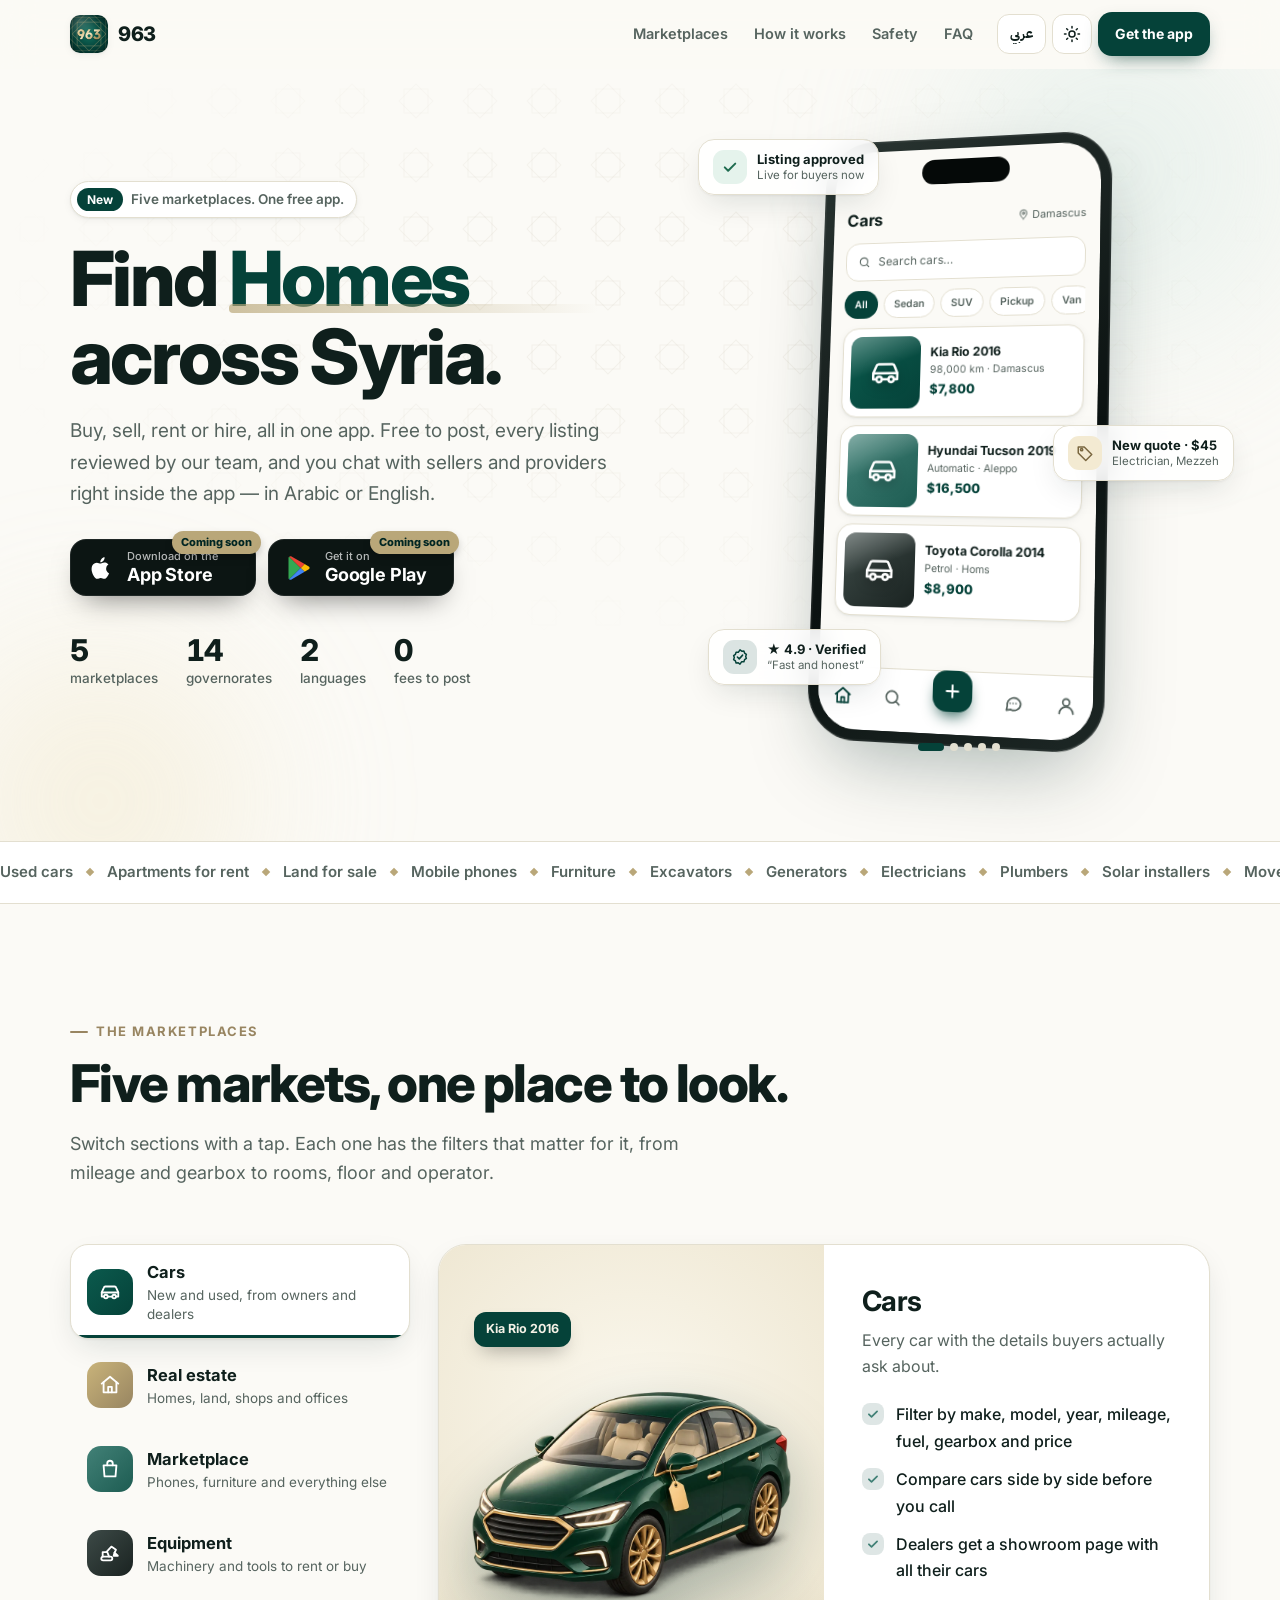
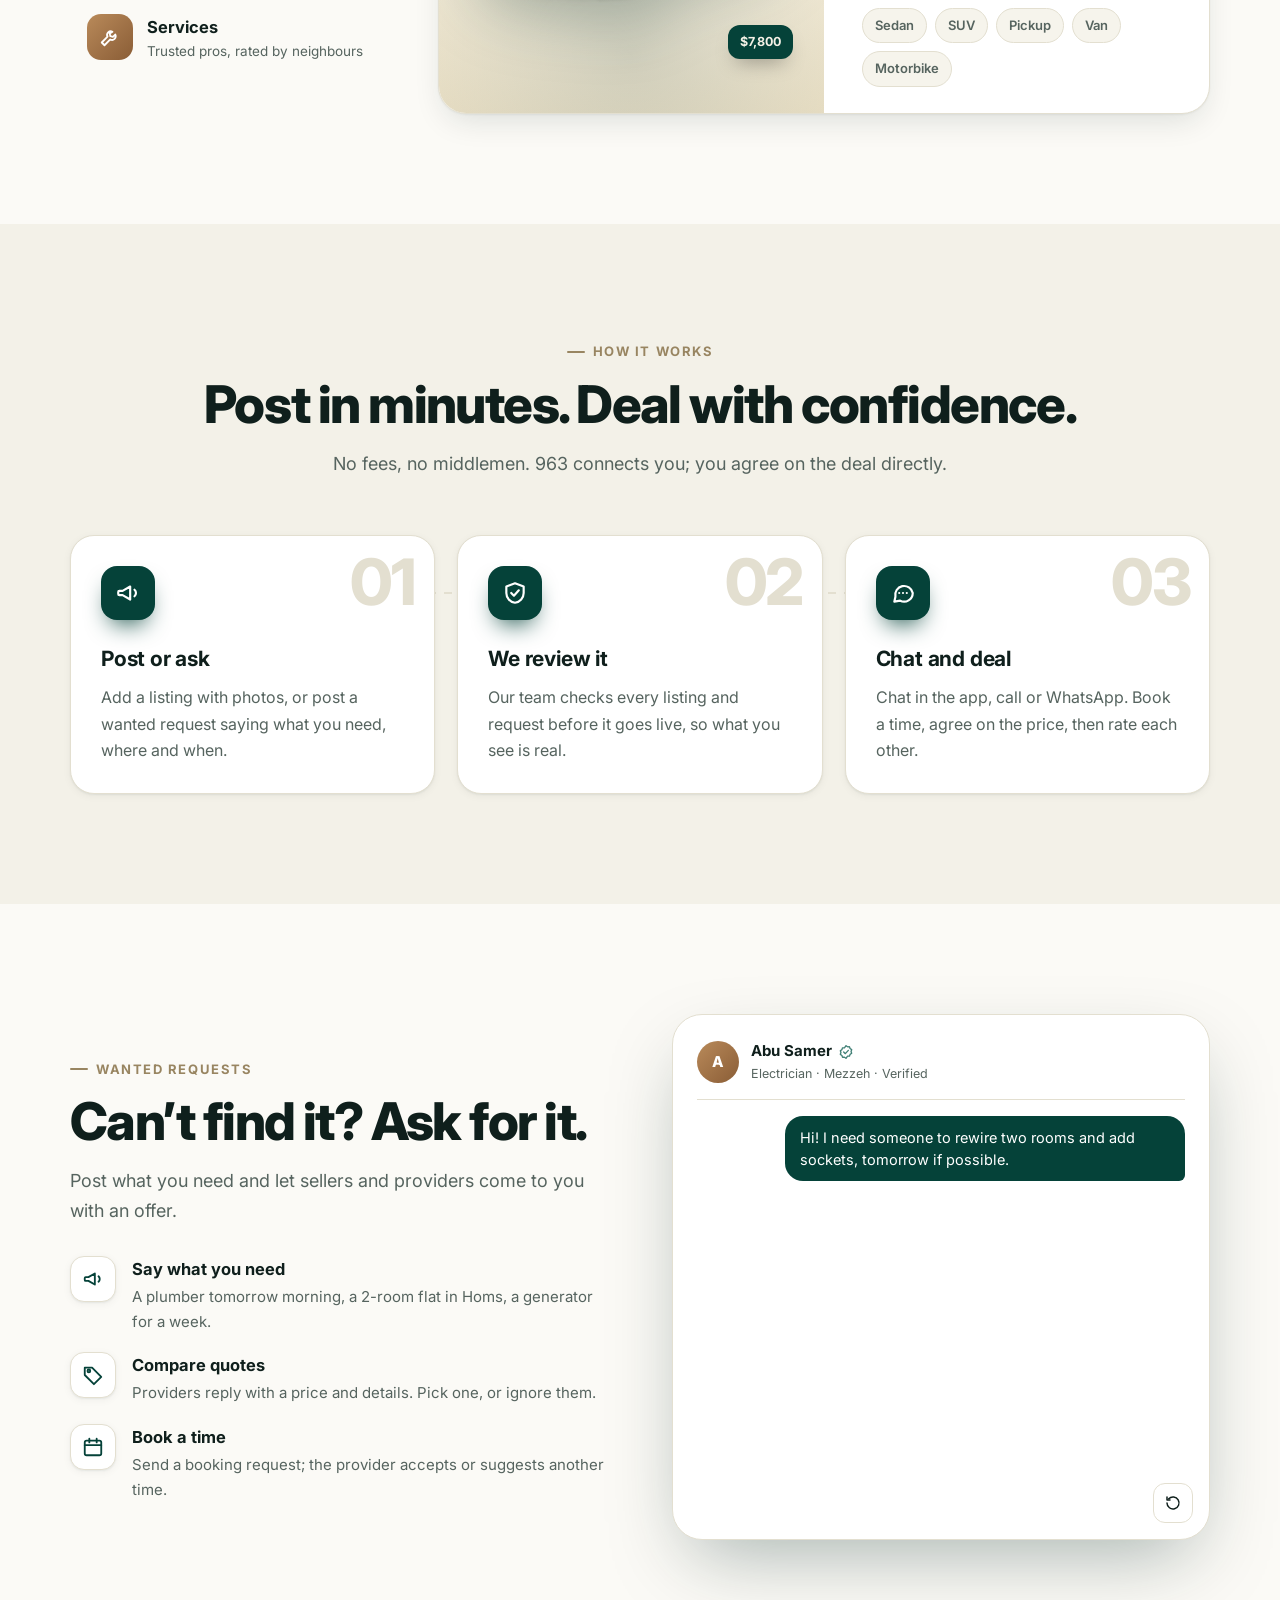
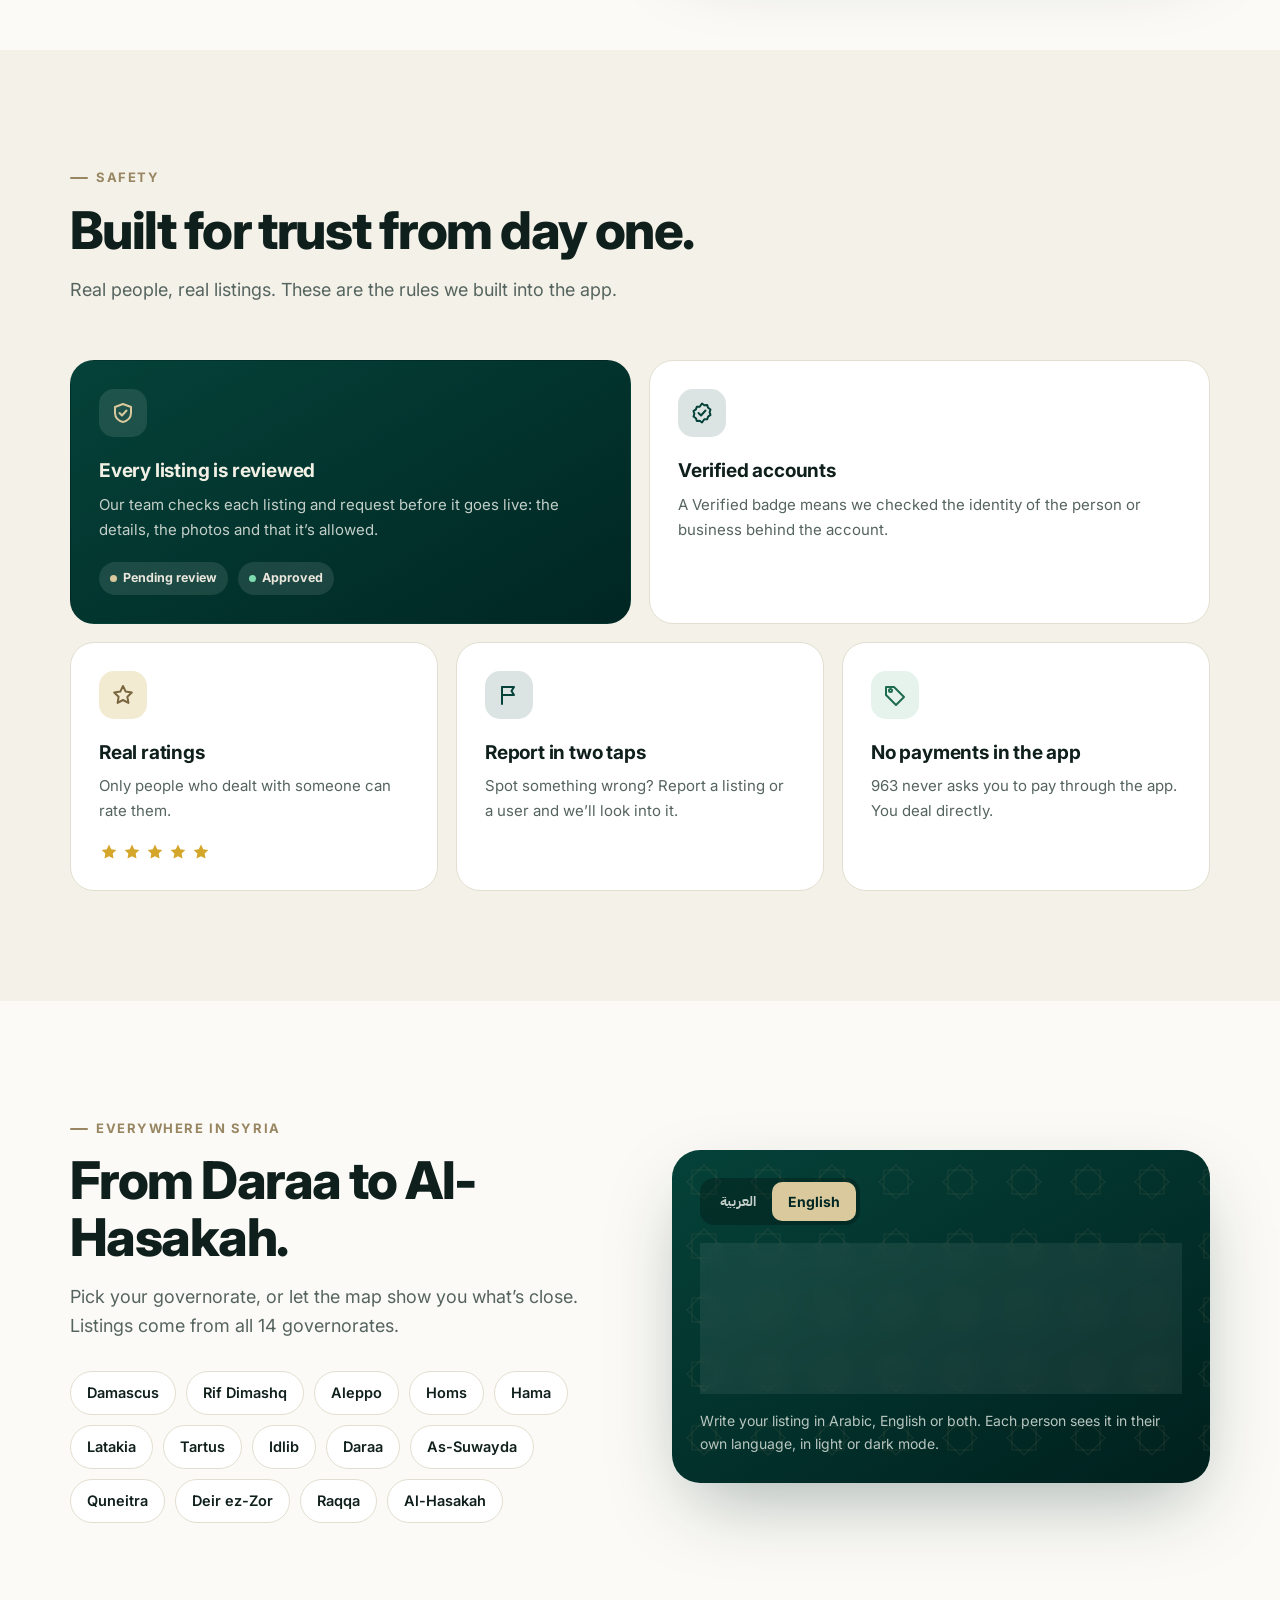
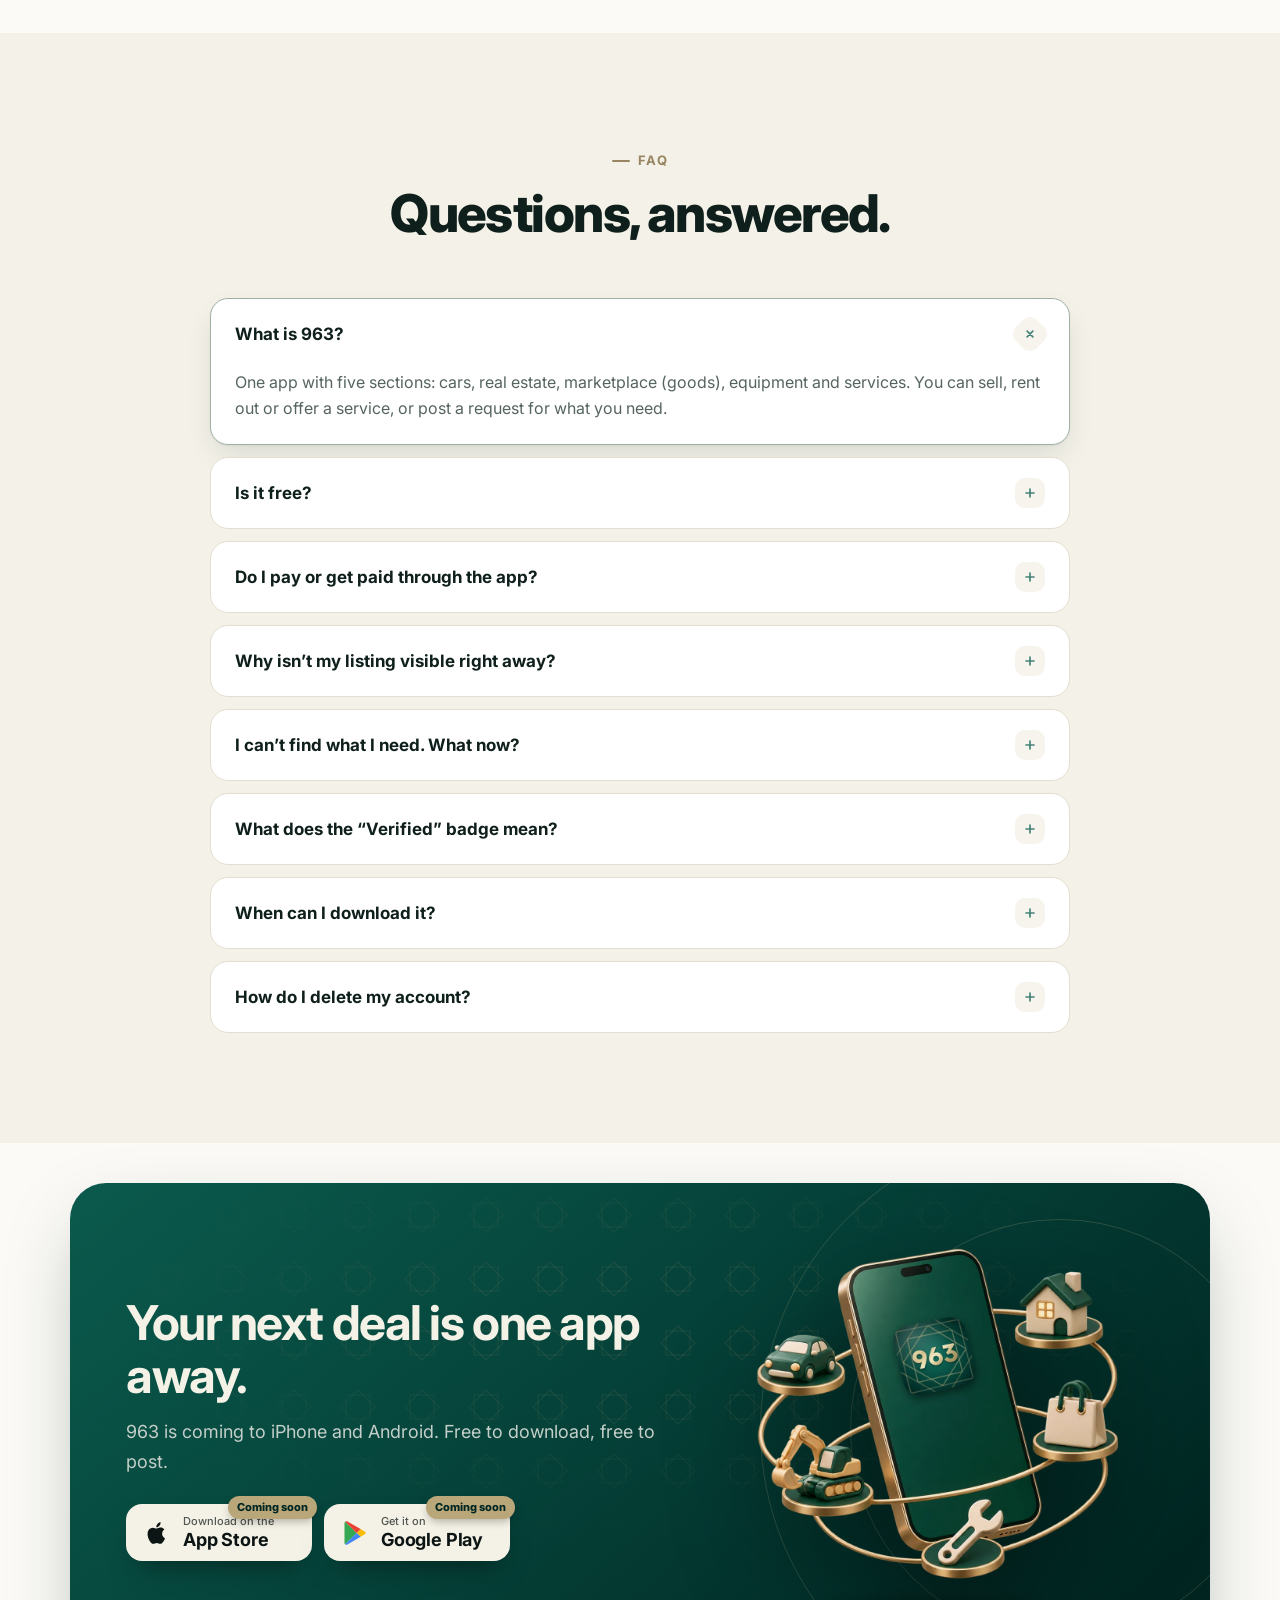
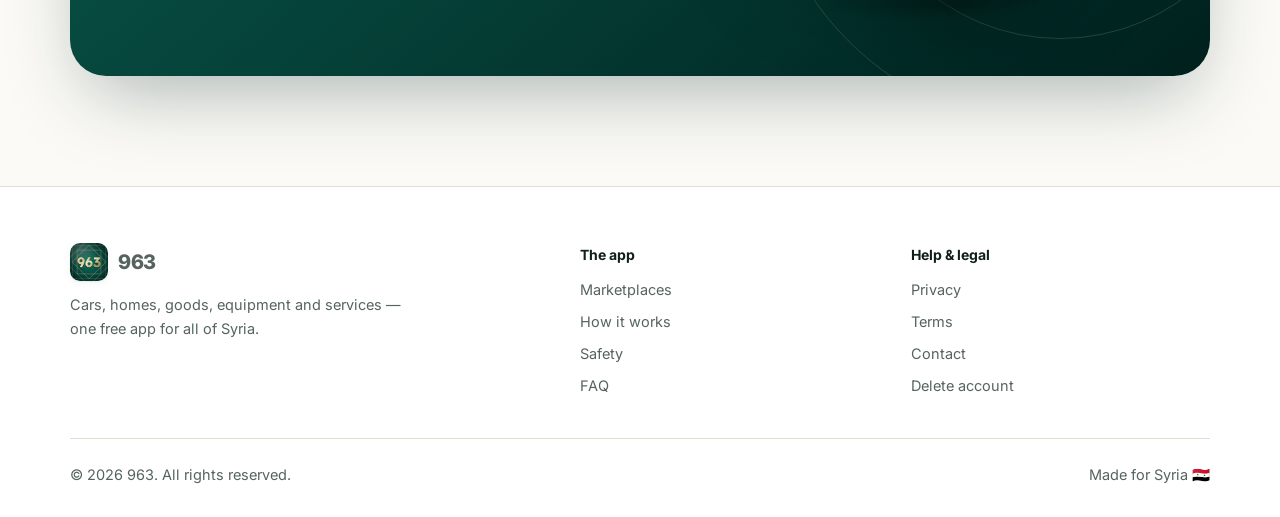
==== commit 9771f926: "Terms: 963 is only a platform; users answer for what they offer Same change as the app (app963 repo)" ====
--- a/index.html
+++ b/index.html
@@ -116,7 +116,7 @@
 <section class="section alt" id="faq">
   <div class="wrap">
     <div class="head center reveal"><div class="kicker">FAQ</div><h2 class="h2">Questions, answered.</h2></div>
-    <div class="faq"><details class="reveal" open><summary>What is 963?</summary><div class="ans"><p>One app with five sections: cars, real estate, marketplace (goods), equipment and services. You can sell, rent out or offer a service, or post a request for what you need.</p></div></details><details class="reveal"><summary>Is it free?</summary><div class="ans"><p>Yes. Posting listings and requests and chatting in the app are completely free.</p></div></details><details class="reveal"><summary>Do I pay or get paid through the app?</summary><div class="ans"><p>No. 963 takes no payments and has no in-app payment. You agree on the deal and pay each other directly. Don’t send a deposit to someone you don’t know before you have seen the item or checked the provider.</p></div></details><details class="reveal"><summary>Why isn’t my listing visible right away?</summary><div class="ans"><p>Our team reviews every listing and request before it goes live, to check the details and photos and that it is allowed. You’ll get a notification once it’s approved or if it needs changes.</p></div></details><details class="reveal"><summary>I can’t find what I need. What now?</summary><div class="ans"><p>Post a request from the Requests tab: say what you need, where and when. Sellers and providers see it and can send you a quote or contact you.</p></div></details><details class="reveal"><summary>What does the “Verified” badge mean?</summary><div class="ans"><p>Our team has checked the identity of the account owner or their business. It is not a guarantee of what they offer. Ratings are written by users who dealt with them.</p></div></details><details class="reveal"><summary>When can I download it?</summary><div class="ans"><p>963 is launching soon on the App Store and Google Play. This page will link to both as soon as it’s live.</p></div></details><details class="reveal"><summary>How do I delete my account?</summary><div class="ans"><p>In the app: Profile → Settings → Delete account. You can also ask from our <a href="delete-account.html">account deletion page</a>.</p></div></details></div>
+    <div class="faq"><details class="reveal" open><summary>What is 963?</summary><div class="ans"><p>One app with five sections: cars, real estate, marketplace (goods), equipment and services. You can sell, rent out or offer a service, or post a request for what you need.</p></div></details><details class="reveal"><summary>Is it free?</summary><div class="ans"><p>Yes. Posting listings and requests and chatting in the app are completely free.</p></div></details><details class="reveal"><summary>Do I pay or get paid through the app?</summary><div class="ans"><p>No. 963 takes no payments and has no in-app payment. You agree on the deal and pay each other directly. Don’t send a deposit to someone you don’t know before you have seen the item or checked the provider.</p></div></details><details class="reveal"><summary>Why isn’t my listing visible right away?</summary><div class="ans"><p>Our team reviews every listing and request before it goes live, to check the details and photos and that it is allowed. You’ll get a notification once it’s approved or if it needs changes.</p></div></details><details class="reveal"><summary>I can’t find what I need. What now?</summary><div class="ans"><p>Post a request from the Requests tab: say what you need, where and when. Sellers and providers see it and can send you a quote or contact you.</p></div></details><details class="reveal"><summary>What does the “Verified” badge mean?</summary><div class="ans"><p>Our team has checked the identity of the account owner or their business. It is not a guarantee of what they offer. Ratings are written by users who dealt with them.</p></div></details><details class="reveal"><summary>When can I download it?</summary><div class="ans"><p>963 is launching soon on the App Store and Google Play. This page will link to both as soon as it’s live.</p></div></details><details class="reveal"><summary>How do I delete my account?</summary><div class="ans"><p>In the app: Profile → Delete account (at the bottom). You can also ask from our <a href="delete-account.html">account deletion page</a>.</p></div></details></div>
   </div>
 </section>
 
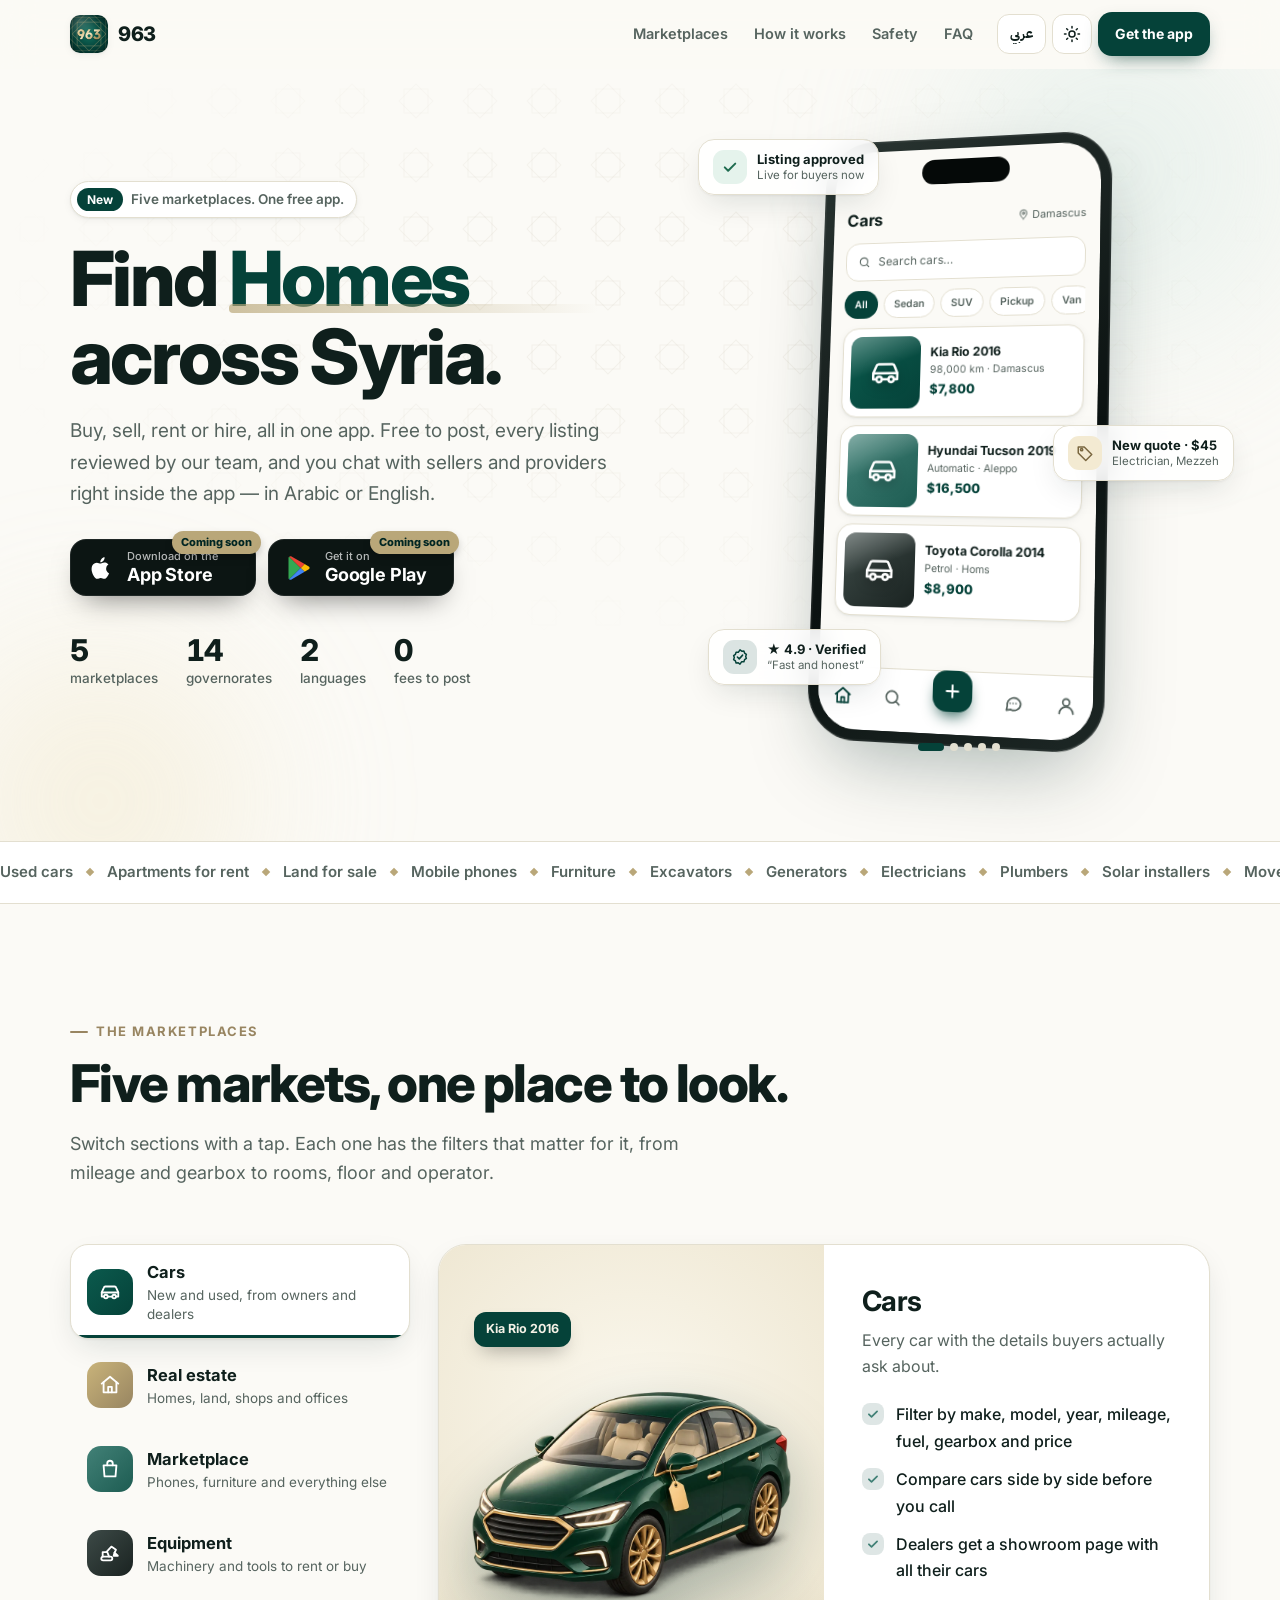
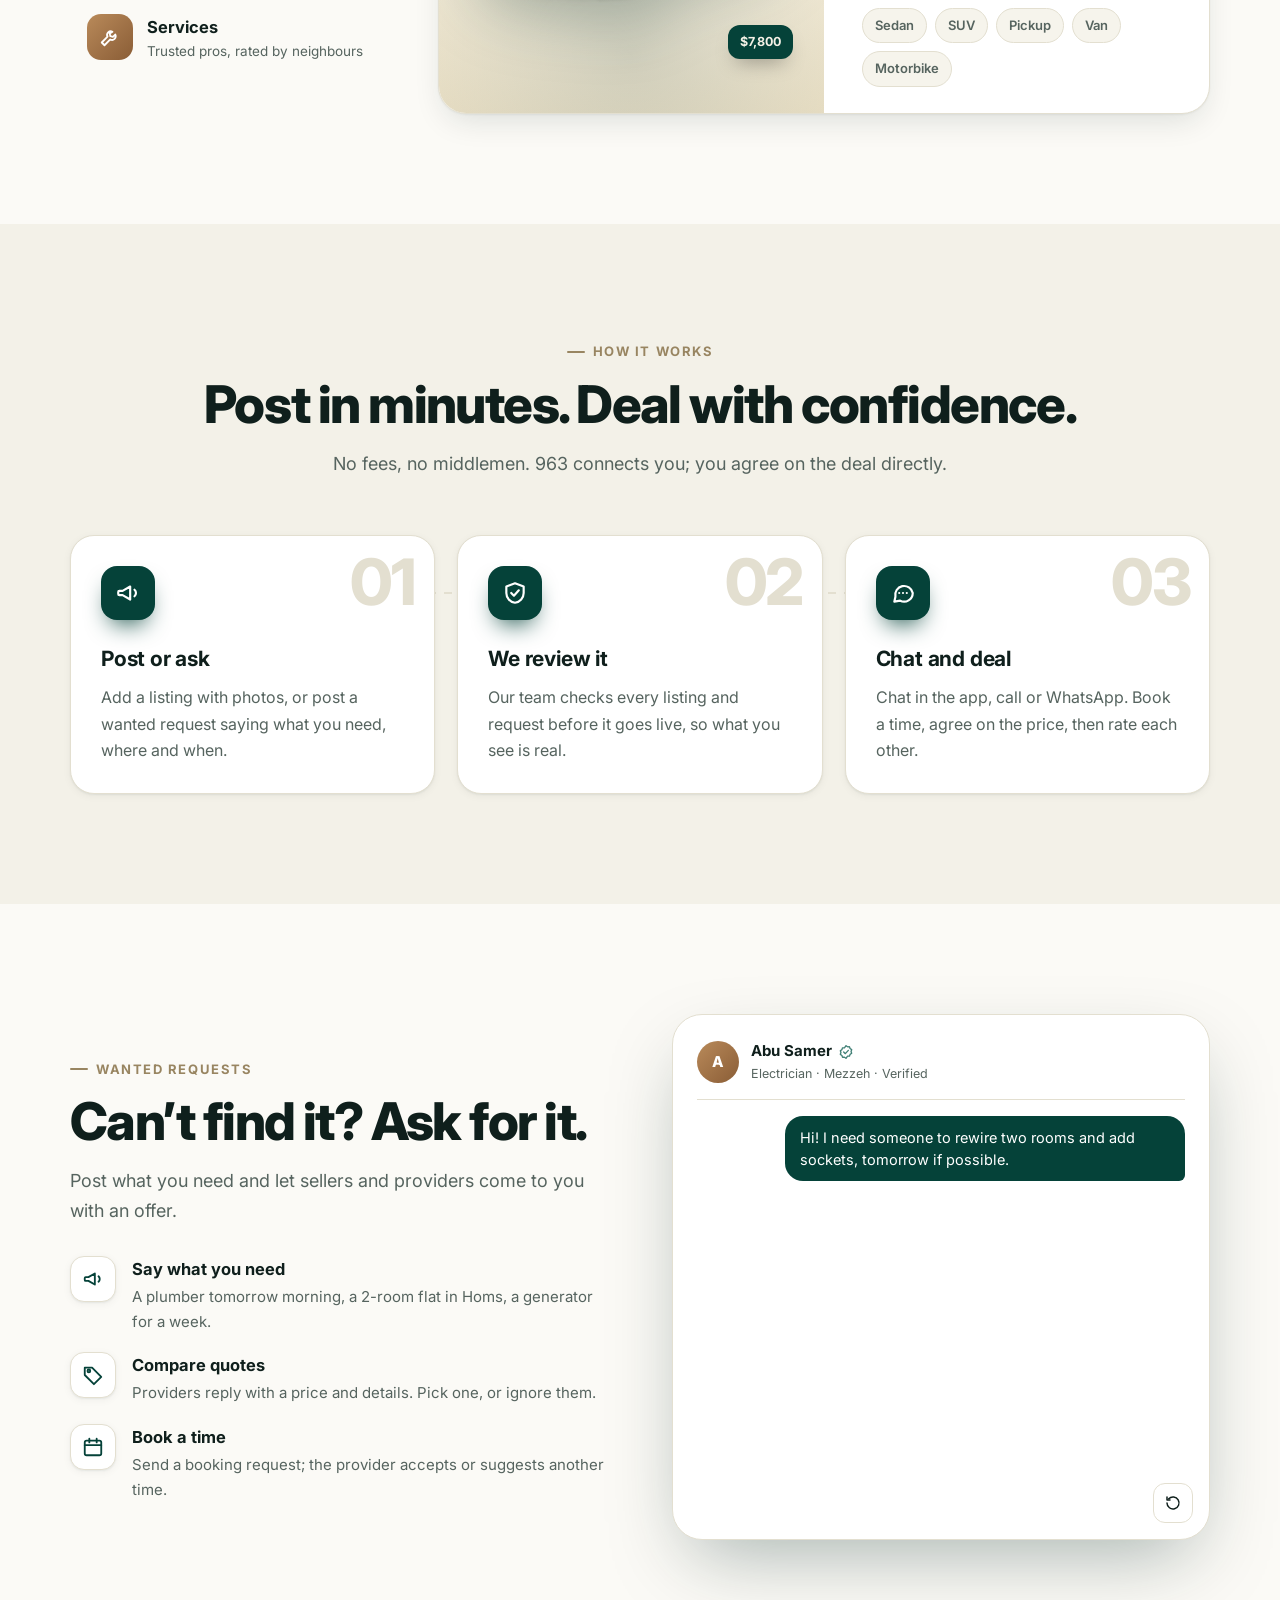
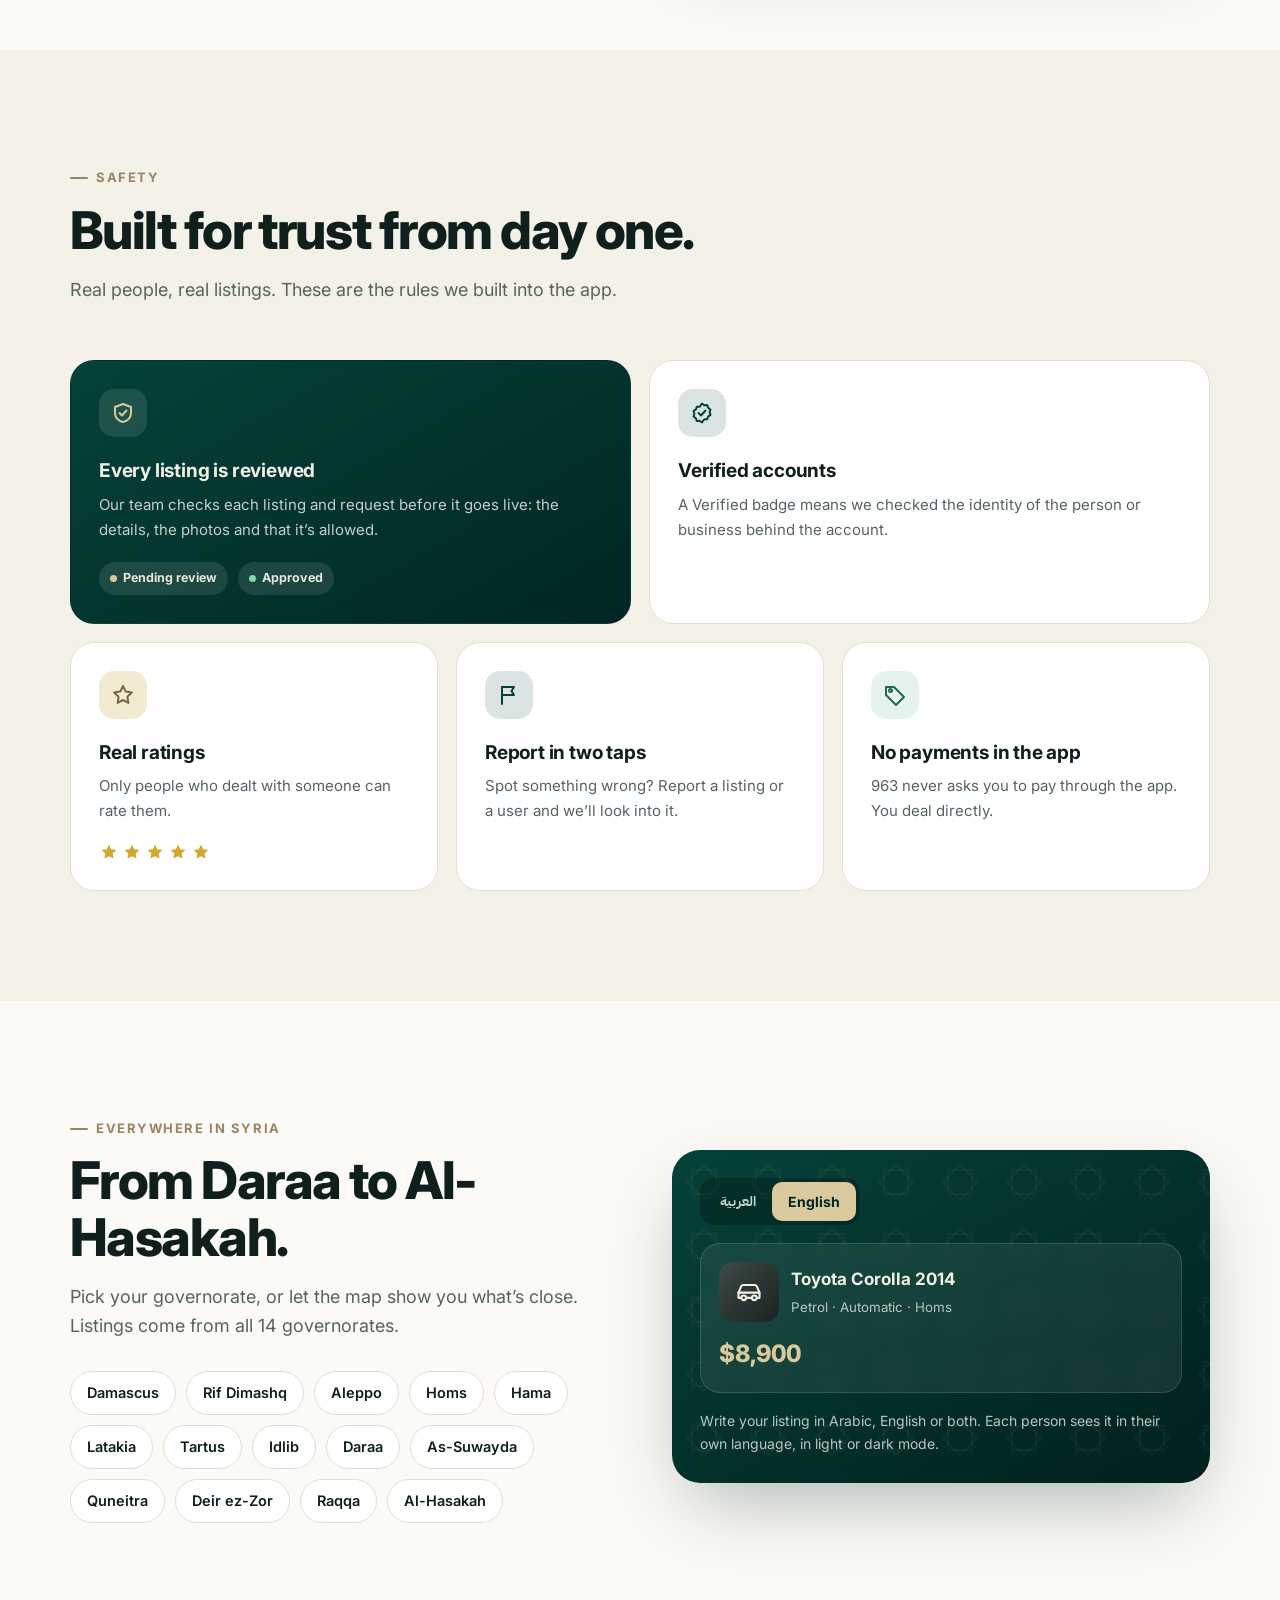
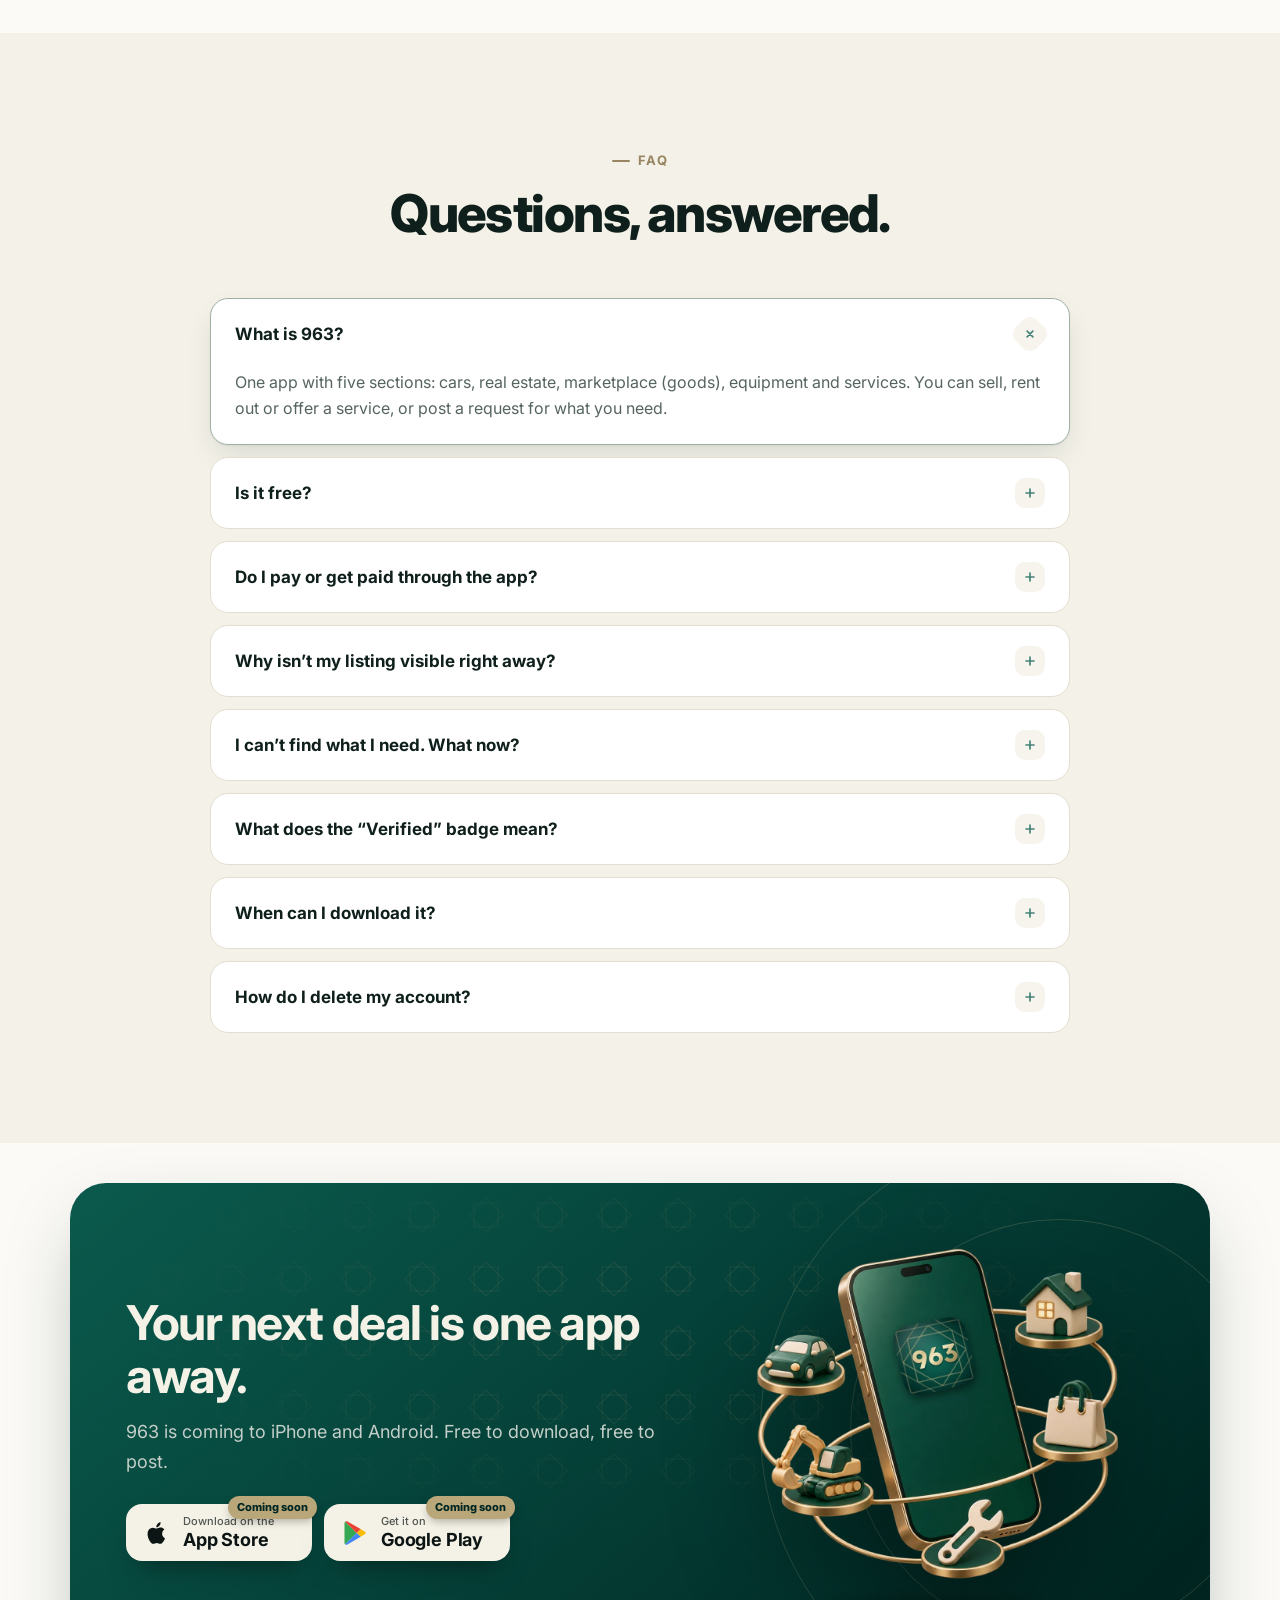
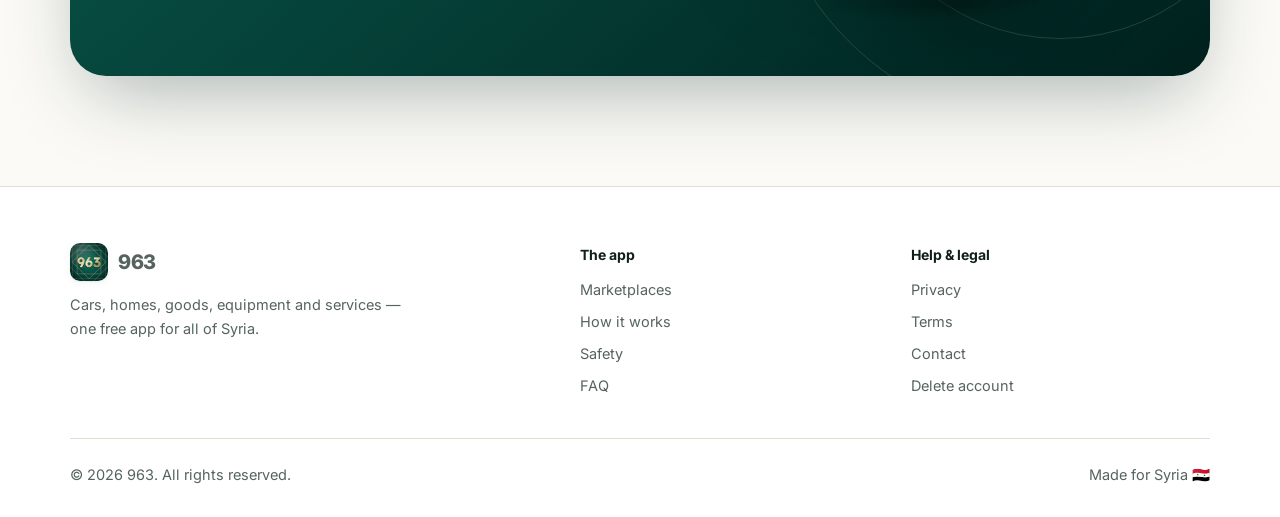
==== commit 67218707: "Add /get: send each phone to its app store; store badges link to the stores /get sends Android to Go" ====
--- a/index.html
+++ b/index.html
@@ -49,7 +49,7 @@
       <span class="eyebrow reveal"><b>New</b>Five marketplaces. One free app.</span>
       <h1 class="reveal" style="--d:.08s"><span class="line">Find <span class="rotator" aria-hidden="true"><span class="on">Cars</span><span>Homes</span><span>Goods</span><span>Equipment</span><span>Services</span></span></span><span class="line">across Syria.</span><span class="sr">Find cars, homes, goods, equipment and services across Syria.</span></h1>
       <p class="sub reveal" style="--d:.16s">Buy, sell, rent or hire, all in one app. Free to post, every listing reviewed by our team, and you chat with sellers and providers right inside the app — in Arabic or English.</p>
-      <div class="reveal" style="--d:.24s"><div class="stores "><span role="img" aria-label="Download on the App Store — Coming soon" class="store"><svg viewBox="0 0 24 24" fill="currentColor" aria-hidden="true"><path d="M16.4 12.6c0-2.3 1.9-3.4 2-3.5-1.1-1.6-2.8-1.8-3.4-1.8-1.4-.1-2.8.9-3.5.9-.7 0-1.8-.8-3-.8-1.5 0-3 .9-3.8 2.3-1.6 2.8-.4 7 1.2 9.3.8 1.1 1.7 2.4 2.9 2.3 1.2 0 1.6-.7 3-.7s1.8.7 3 .7c1.3 0 2.1-1.1 2.8-2.3.9-1.3 1.3-2.6 1.3-2.6s-2.5-1-2.5-3.8zM14.1 5.8c.6-.8 1.1-1.9 1-3-.9 0-2.1.6-2.7 1.4-.6.7-1.1 1.8-1 2.9 1 .1 2.1-.5 2.7-1.3z"/></svg><span dir="ltr"><small>Download on the</small><strong>App Store</strong></span><span class="soon">Coming soon</span></span><span role="img" aria-label="Get it on Google Play — Coming soon" class="store"><svg viewBox="0 0 24 24" aria-hidden="true"><path fill="#34A853" d="M3.6 2.3 13.4 12 3.6 21.7a1 1 0 0 1-.6-.9V3.2c0-.4.2-.7.6-.9z"/><path fill="#FBBC04" d="m16.8 8.6 3.6 2.1c.9.5.9 1.8 0 2.4l-3.6 2.1-3.4-3.2z"/><path fill="#4285F4" d="M3.6 21.7 13.4 12l3.4 3.2L5.2 22c-.6.3-1.2.2-1.6-.3z"/><path fill="#EA4335" d="M3.6 2.3c.4-.5 1-.6 1.6-.3l11.6 6.6-3.4 3.4z"/></svg><span dir="ltr"><small>Get it on</small><strong>Google Play</strong></span><span class="soon">Coming soon</span></span></div></div>
+      <div class="reveal" style="--d:.24s"><div class="stores "><a class="store" href="https://apps.apple.com/app/id6833439652" aria-label="Download on the App Store — Coming soon"><svg viewBox="0 0 24 24" fill="currentColor" aria-hidden="true"><path d="M16.4 12.6c0-2.3 1.9-3.4 2-3.5-1.1-1.6-2.8-1.8-3.4-1.8-1.4-.1-2.8.9-3.5.9-.7 0-1.8-.8-3-.8-1.5 0-3 .9-3.8 2.3-1.6 2.8-.4 7 1.2 9.3.8 1.1 1.7 2.4 2.9 2.3 1.2 0 1.6-.7 3-.7s1.8.7 3 .7c1.3 0 2.1-1.1 2.8-2.3.9-1.3 1.3-2.6 1.3-2.6s-2.5-1-2.5-3.8zM14.1 5.8c.6-.8 1.1-1.9 1-3-.9 0-2.1.6-2.7 1.4-.6.7-1.1 1.8-1 2.9 1 .1 2.1-.5 2.7-1.3z"/></svg><span dir="ltr"><small>Download on the</small><strong>App Store</strong></span><span class="soon">Coming soon</span></a><a class="store" href="https://play.google.com/store/apps/details?id=com.l7techs.app963" aria-label="Get it on Google Play — Coming soon"><svg viewBox="0 0 24 24" aria-hidden="true"><path fill="#34A853" d="M3.6 2.3 13.4 12 3.6 21.7a1 1 0 0 1-.6-.9V3.2c0-.4.2-.7.6-.9z"/><path fill="#FBBC04" d="m16.8 8.6 3.6 2.1c.9.5.9 1.8 0 2.4l-3.6 2.1-3.4-3.2z"/><path fill="#4285F4" d="M3.6 21.7 13.4 12l3.4 3.2L5.2 22c-.6.3-1.2.2-1.6-.3z"/><path fill="#EA4335" d="M3.6 2.3c.4-.5 1-.6 1.6-.3l11.6 6.6-3.4 3.4z"/></svg><span dir="ltr"><small>Get it on</small><strong>Google Play</strong></span><span class="soon">Coming soon</span></a></div></div>
       <div class="hero-facts reveal" style="--d:.32s"><div><strong class="num" data-count="5">5</strong><span>marketplaces</span></div><div><strong class="num" data-count="14">14</strong><span>governorates</span></div><div><strong class="num" data-count="2">2</strong><span>languages</span></div><div><strong class="num" data-count="0">0</strong><span>fees to post</span></div></div>
     </div>
     <div class="stage reveal" style="--d:.2s">
@@ -124,7 +124,7 @@
   <div class="wrap">
     <div class="cta-box reveal">
       <div class="pattern" aria-hidden="true"></div><div class="cta-ring" aria-hidden="true"></div><div class="cta-ring r2" aria-hidden="true"></div>
-      <div><h2>Your next deal is one app away.</h2><p>963 is coming to iPhone and Android. Free to download, free to post.</p><div class="stores "><span role="img" aria-label="Download on the App Store — Coming soon" class="store"><svg viewBox="0 0 24 24" fill="currentColor" aria-hidden="true"><path d="M16.4 12.6c0-2.3 1.9-3.4 2-3.5-1.1-1.6-2.8-1.8-3.4-1.8-1.4-.1-2.8.9-3.5.9-.7 0-1.8-.8-3-.8-1.5 0-3 .9-3.8 2.3-1.6 2.8-.4 7 1.2 9.3.8 1.1 1.7 2.4 2.9 2.3 1.2 0 1.6-.7 3-.7s1.8.7 3 .7c1.3 0 2.1-1.1 2.8-2.3.9-1.3 1.3-2.6 1.3-2.6s-2.5-1-2.5-3.8zM14.1 5.8c.6-.8 1.1-1.9 1-3-.9 0-2.1.6-2.7 1.4-.6.7-1.1 1.8-1 2.9 1 .1 2.1-.5 2.7-1.3z"/></svg><span dir="ltr"><small>Download on the</small><strong>App Store</strong></span><span class="soon">Coming soon</span></span><span role="img" aria-label="Get it on Google Play — Coming soon" class="store"><svg viewBox="0 0 24 24" aria-hidden="true"><path fill="#34A853" d="M3.6 2.3 13.4 12 3.6 21.7a1 1 0 0 1-.6-.9V3.2c0-.4.2-.7.6-.9z"/><path fill="#FBBC04" d="m16.8 8.6 3.6 2.1c.9.5.9 1.8 0 2.4l-3.6 2.1-3.4-3.2z"/><path fill="#4285F4" d="M3.6 21.7 13.4 12l3.4 3.2L5.2 22c-.6.3-1.2.2-1.6-.3z"/><path fill="#EA4335" d="M3.6 2.3c.4-.5 1-.6 1.6-.3l11.6 6.6-3.4 3.4z"/></svg><span dir="ltr"><small>Get it on</small><strong>Google Play</strong></span><span class="soon">Coming soon</span></span></div></div>
+      <div><h2>Your next deal is one app away.</h2><p>963 is coming to iPhone and Android. Free to download, free to post.</p><div class="stores "><a class="store" href="https://apps.apple.com/app/id6833439652" aria-label="Download on the App Store — Coming soon"><svg viewBox="0 0 24 24" fill="currentColor" aria-hidden="true"><path d="M16.4 12.6c0-2.3 1.9-3.4 2-3.5-1.1-1.6-2.8-1.8-3.4-1.8-1.4-.1-2.8.9-3.5.9-.7 0-1.8-.8-3-.8-1.5 0-3 .9-3.8 2.3-1.6 2.8-.4 7 1.2 9.3.8 1.1 1.7 2.4 2.9 2.3 1.2 0 1.6-.7 3-.7s1.8.7 3 .7c1.3 0 2.1-1.1 2.8-2.3.9-1.3 1.3-2.6 1.3-2.6s-2.5-1-2.5-3.8zM14.1 5.8c.6-.8 1.1-1.9 1-3-.9 0-2.1.6-2.7 1.4-.6.7-1.1 1.8-1 2.9 1 .1 2.1-.5 2.7-1.3z"/></svg><span dir="ltr"><small>Download on the</small><strong>App Store</strong></span><span class="soon">Coming soon</span></a><a class="store" href="https://play.google.com/store/apps/details?id=com.l7techs.app963" aria-label="Get it on Google Play — Coming soon"><svg viewBox="0 0 24 24" aria-hidden="true"><path fill="#34A853" d="M3.6 2.3 13.4 12 3.6 21.7a1 1 0 0 1-.6-.9V3.2c0-.4.2-.7.6-.9z"/><path fill="#FBBC04" d="m16.8 8.6 3.6 2.1c.9.5.9 1.8 0 2.4l-3.6 2.1-3.4-3.2z"/><path fill="#4285F4" d="M3.6 21.7 13.4 12l3.4 3.2L5.2 22c-.6.3-1.2.2-1.6-.3z"/><path fill="#EA4335" d="M3.6 2.3c.4-.5 1-.6 1.6-.3l11.6 6.6-3.4 3.4z"/></svg><span dir="ltr"><small>Get it on</small><strong>Google Play</strong></span><span class="soon">Coming soon</span></a></div></div>
       <div class="cta-art"><img src="assets/3d/web/hero.webp" alt="" width="1100" height="1100" loading="lazy"></div>
     </div>
   </div>
